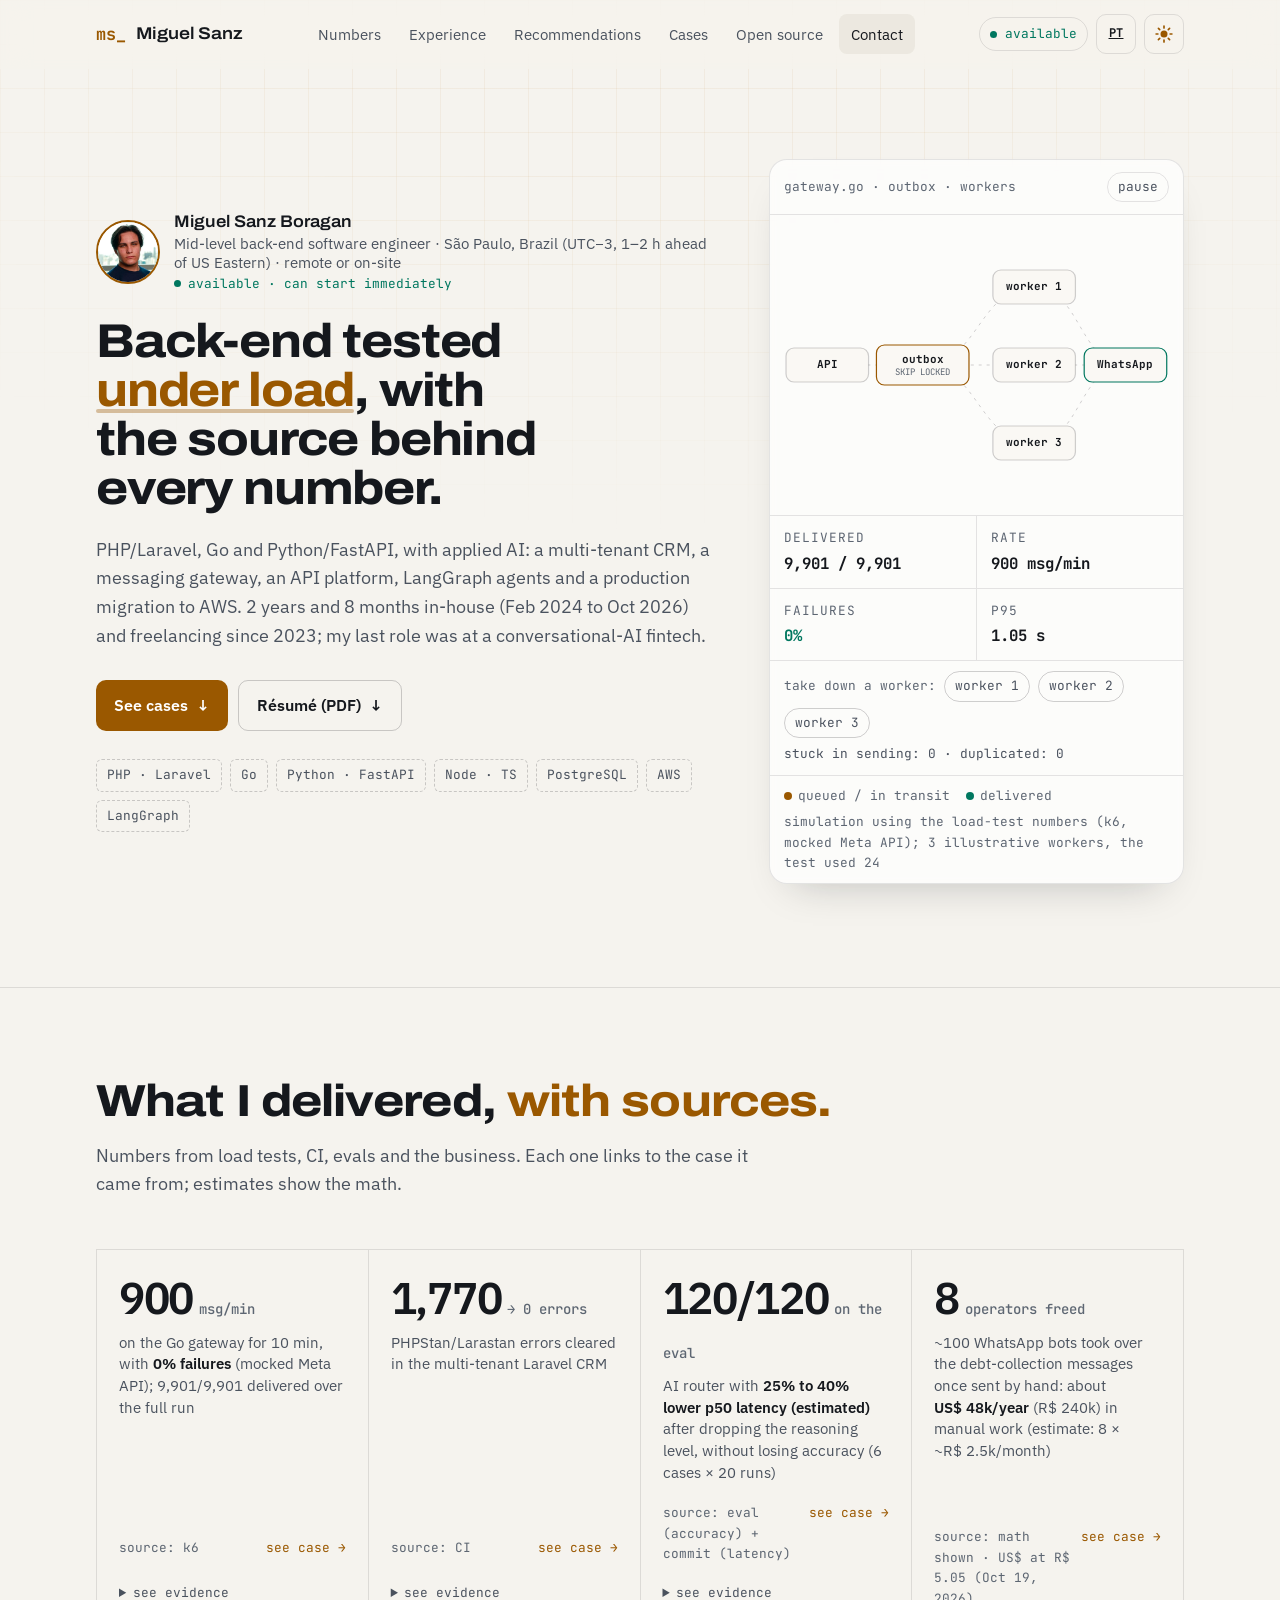
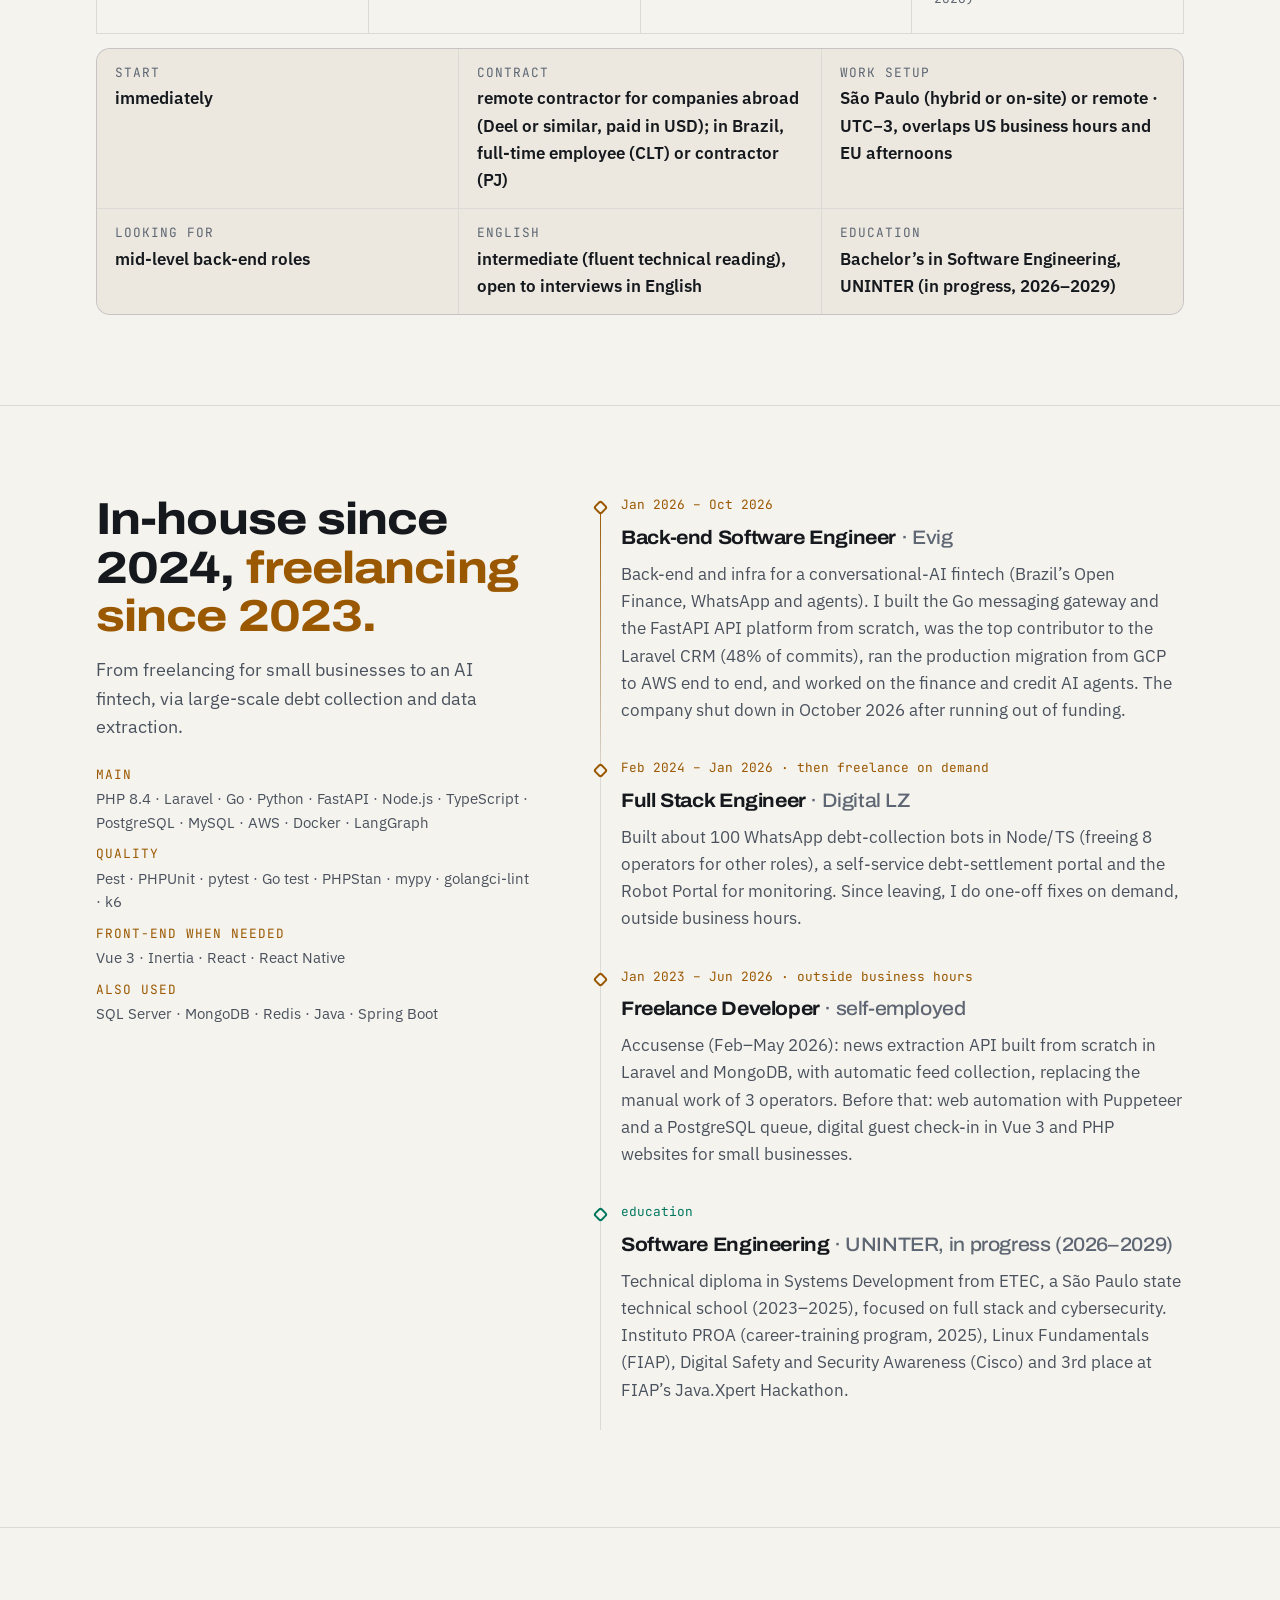
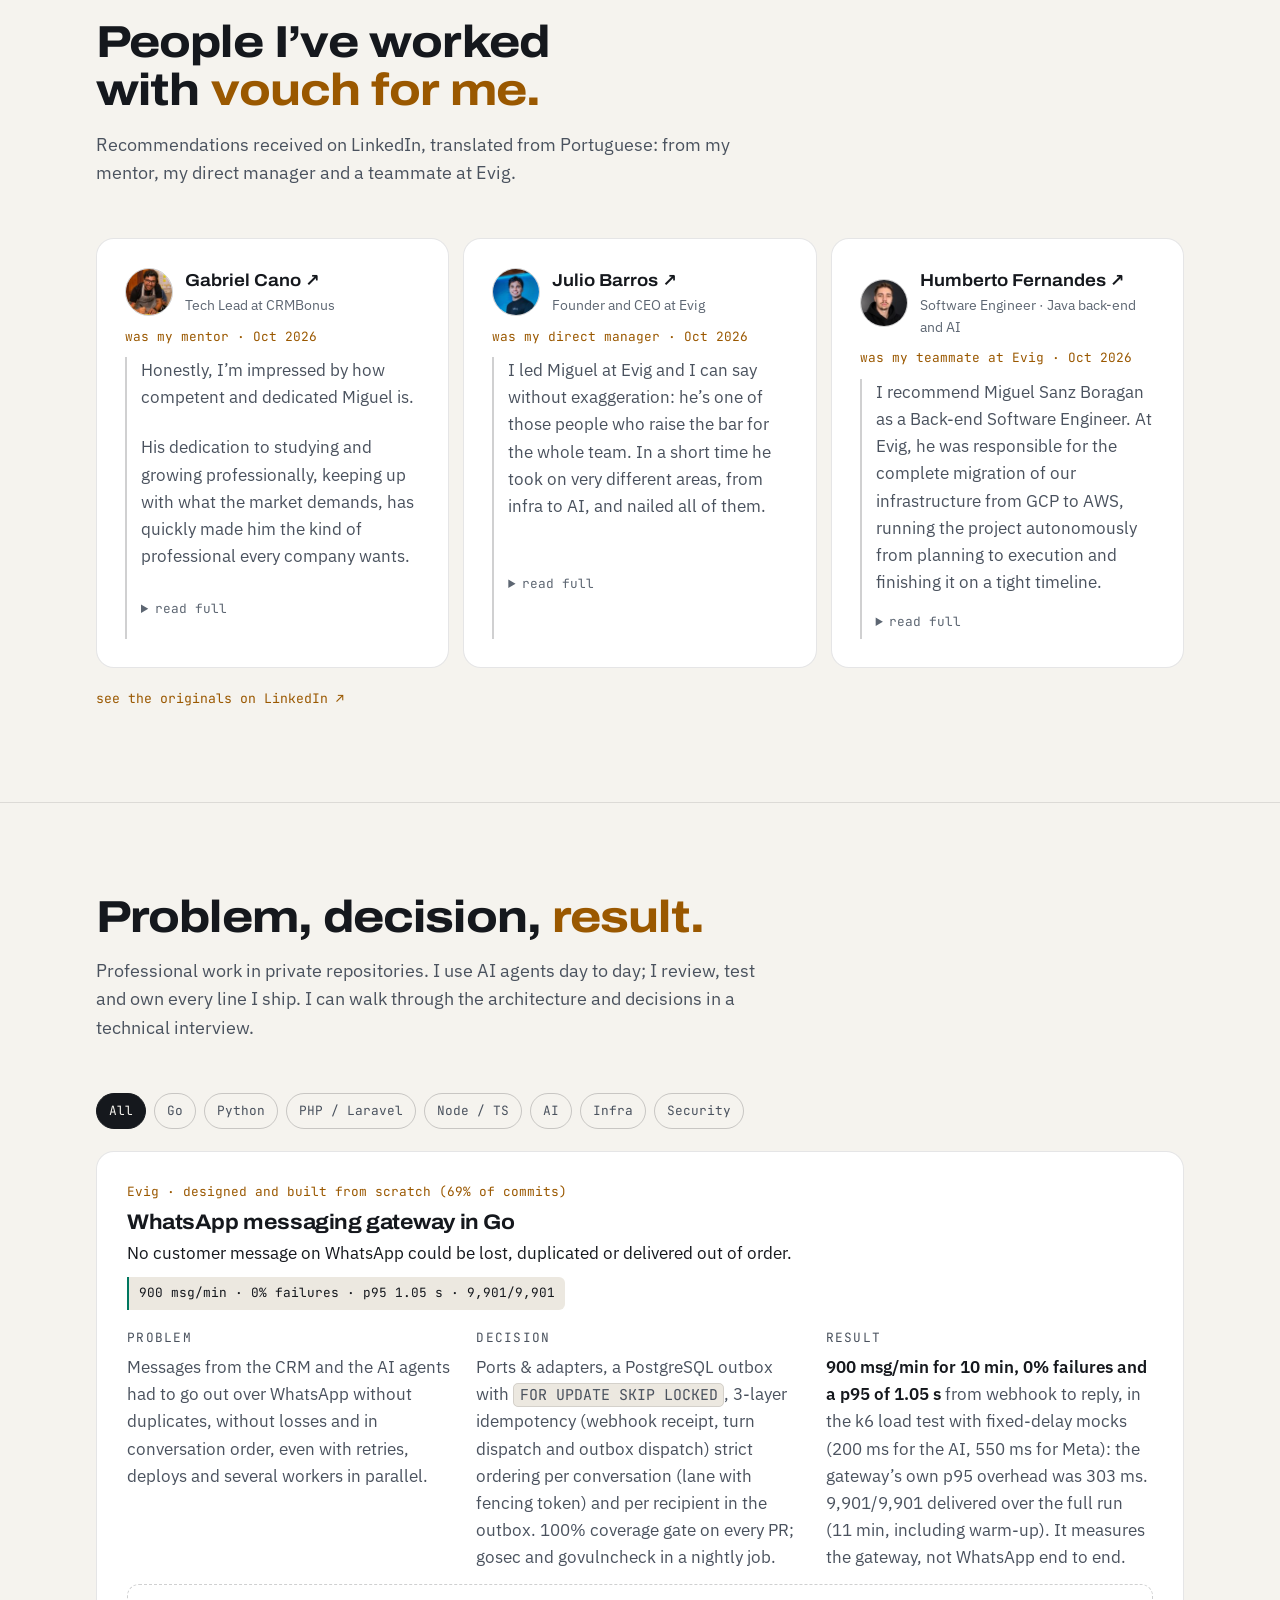
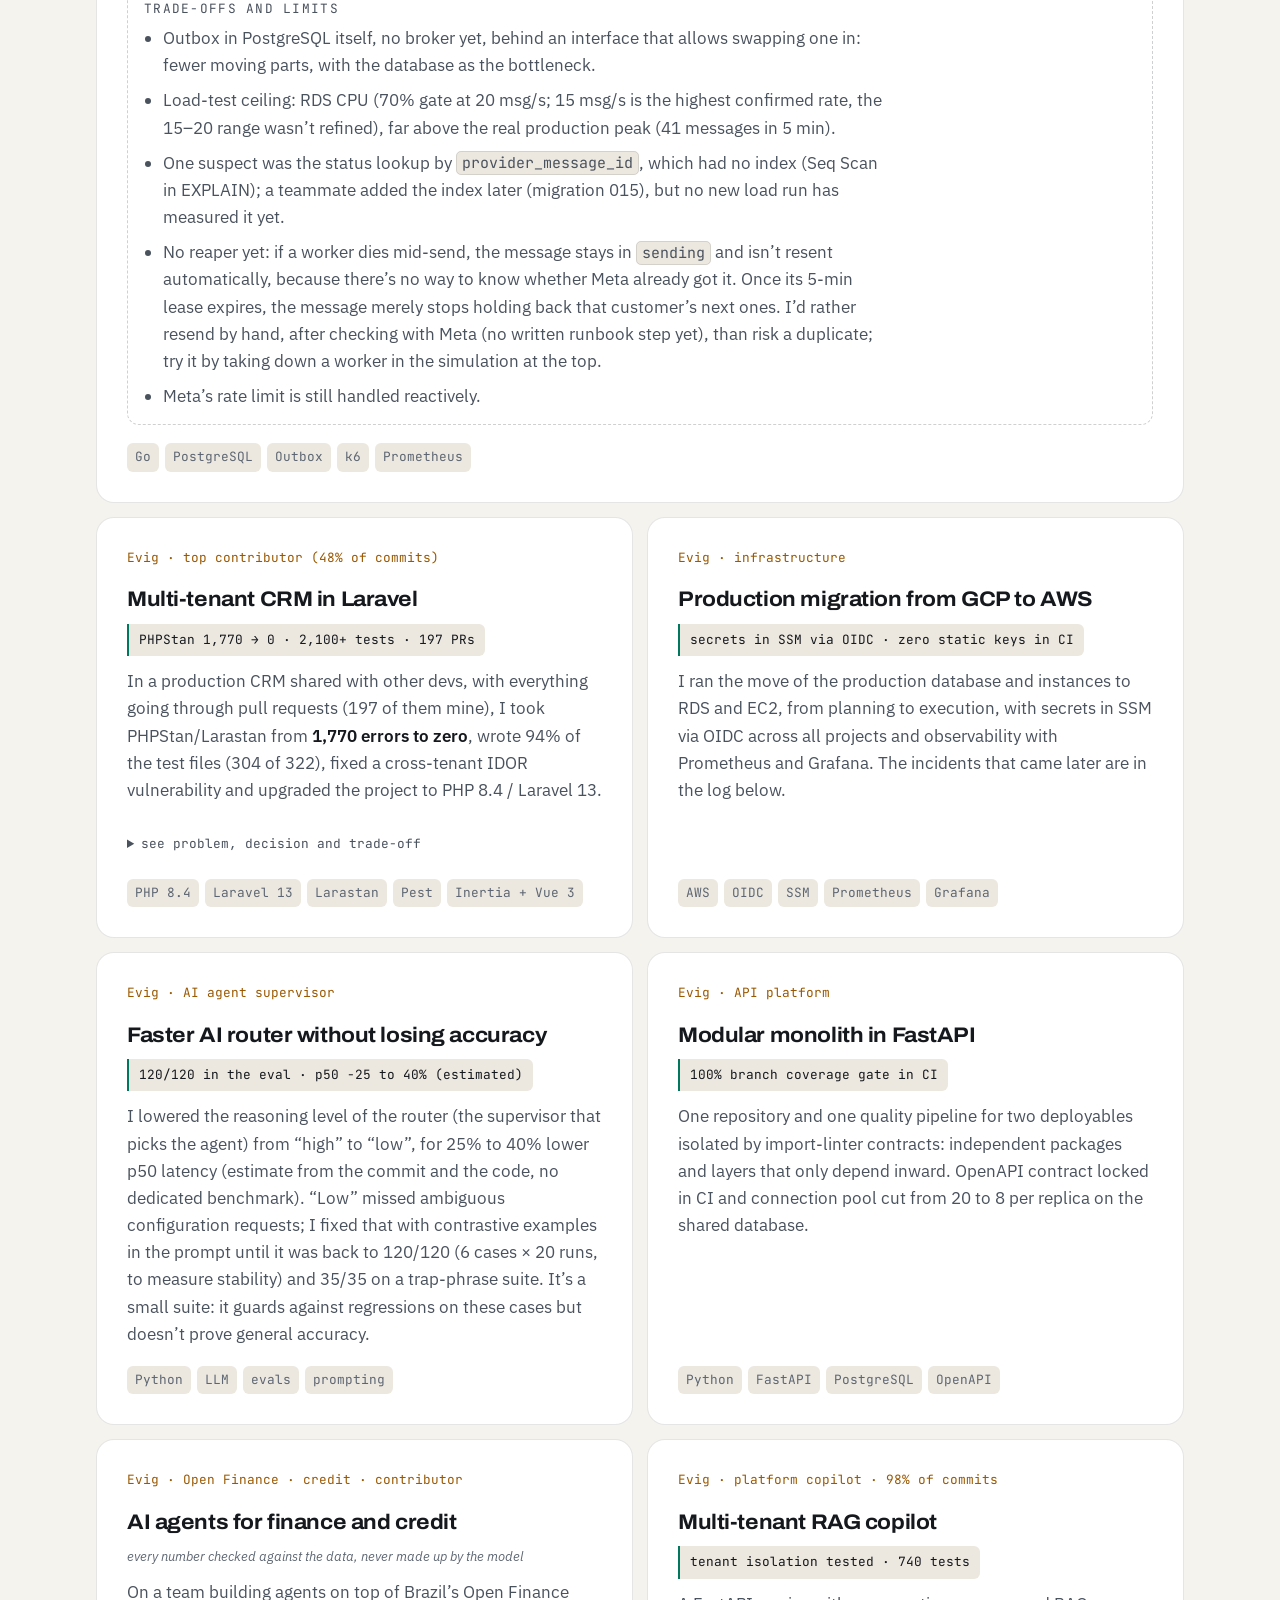
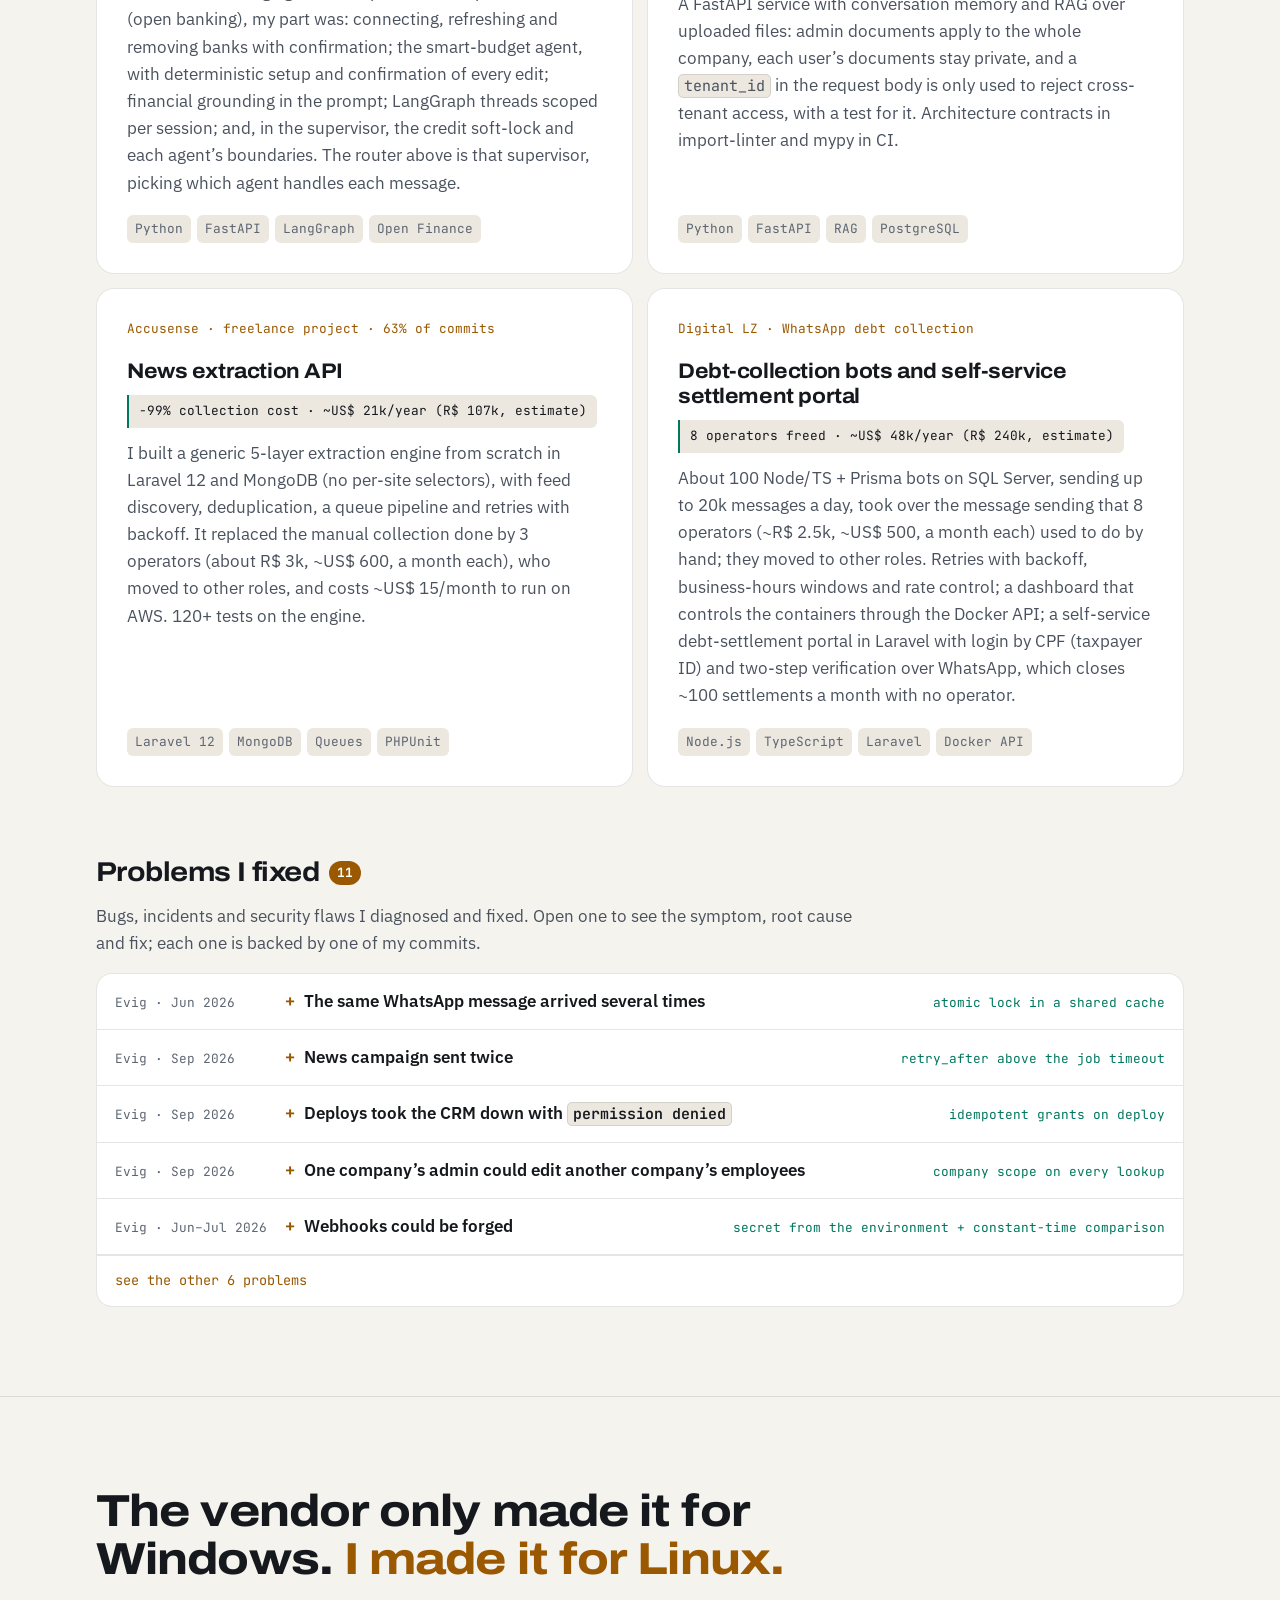
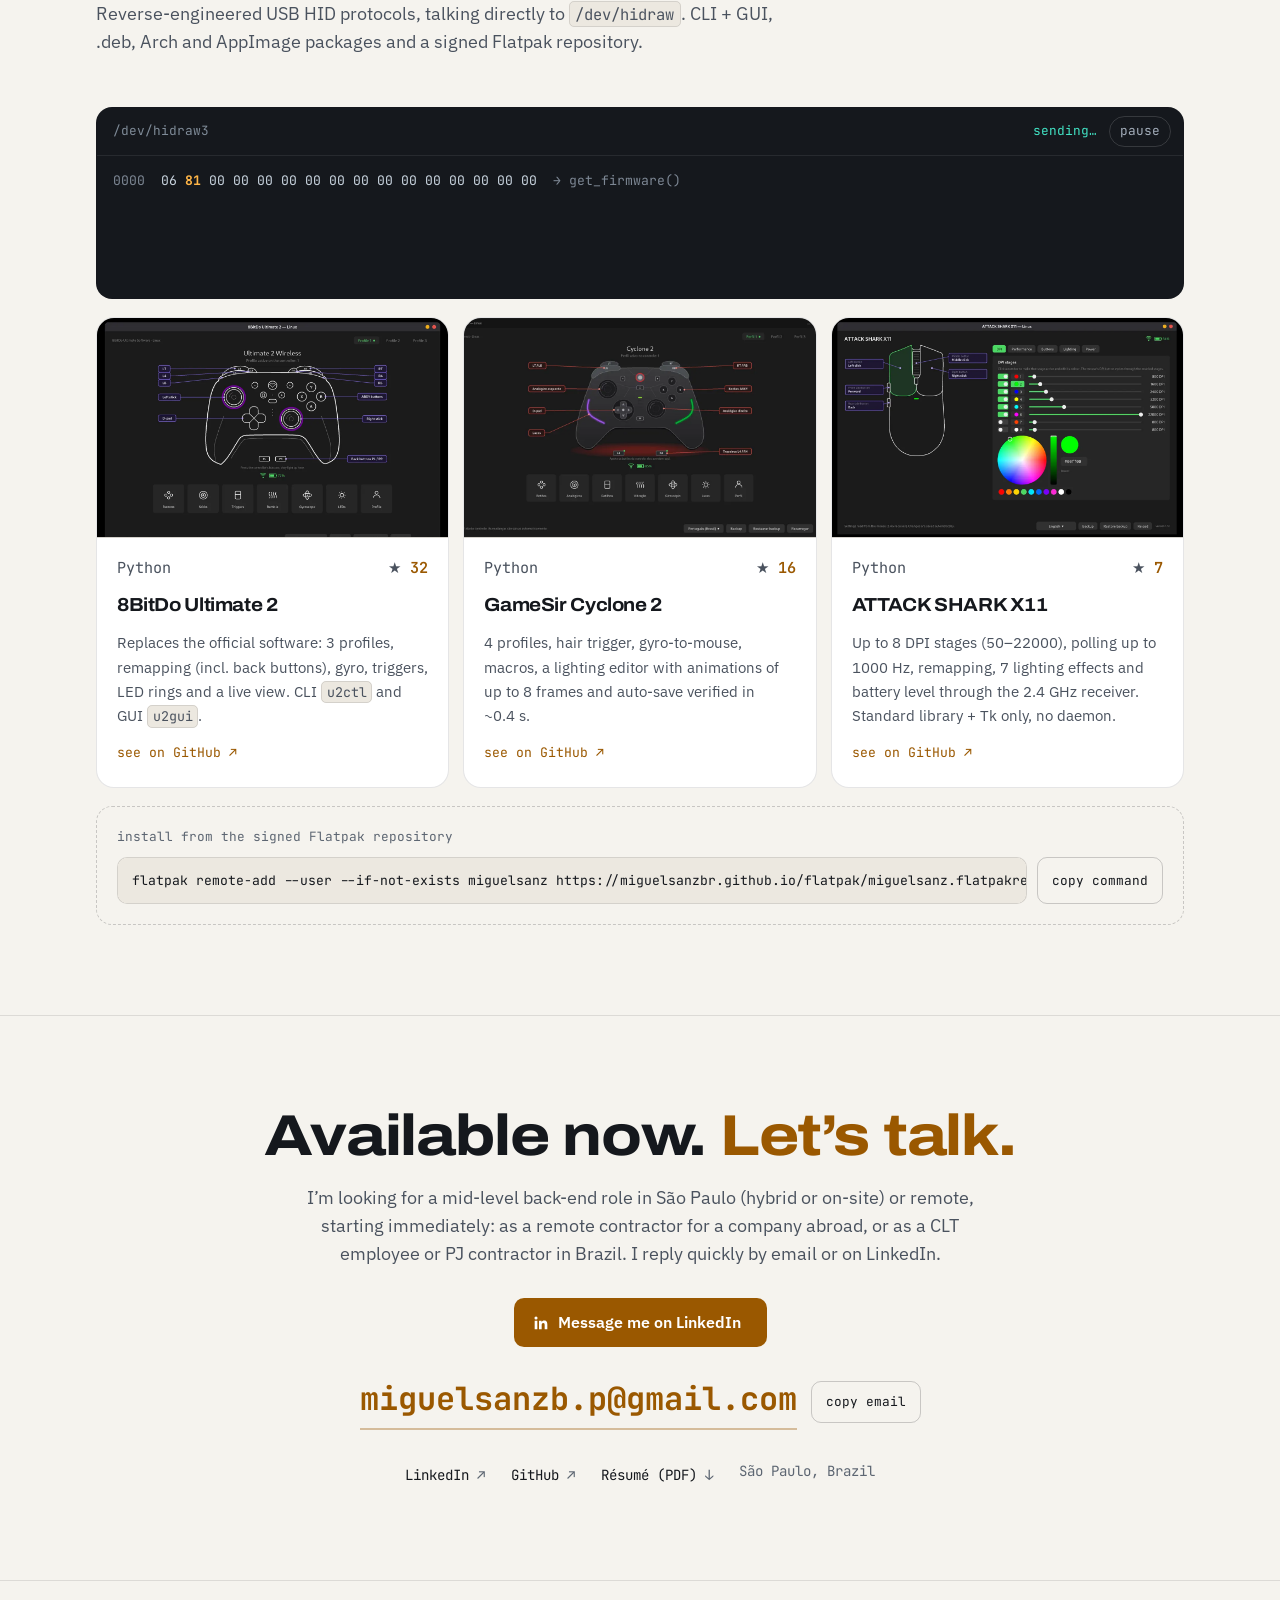
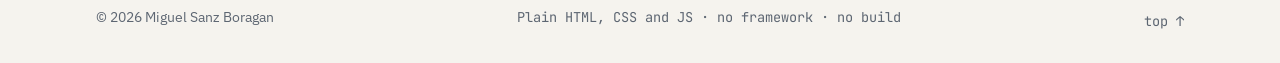
==== en/index.html @ bd4a0da2 "Banca rodada 3: fatos alinhados com git e CVs, trade-offs em lista - Accusense 63% dos commits (82/1" ====
<!DOCTYPE html>
<html lang="en">
<head>
    <meta charset="UTF-8">
    <meta name="viewport" content="width=device-width, initial-scale=1.0">
    <title>Miguel Sanz — Back-end Software Engineer</title>
    <meta name="description" content="Back-end software engineer in São Paulo, Brazil. PHP/Laravel, Go and Python/FastAPI with applied AI: a multi-tenant Laravel CRM (PHPStan 1,770 → 0) and a Go gateway at 900 msg/min with 0% failures.">
    <meta name="theme-color" content="#0b0d10" media="(prefers-color-scheme: dark)">
    <meta name="theme-color" content="#f5f3ee" media="(prefers-color-scheme: light)">
    <link rel="canonical" href="https://miguelsanzbr.github.io/en/">
    <link rel="alternate" hreflang="pt-BR" href="https://miguelsanzbr.github.io/">
    <link rel="alternate" hreflang="en" href="https://miguelsanzbr.github.io/en/">
    <link rel="alternate" hreflang="x-default" href="https://miguelsanzbr.github.io/">
    <meta property="og:type" content="website">
    <meta property="og:url" content="https://miguelsanzbr.github.io/en/">
    <meta property="og:title" content="Miguel Sanz — Back-end Software Engineer">
    <meta property="og:description" content="PHP/Laravel, Go and Python/FastAPI with applied AI. Back-end tested under load, with the source behind every number.">
    <meta property="og:image" content="https://miguelsanzbr.github.io/assets/og-en.png?v=20261019e">
    <meta property="og:image:type" content="image/png">
    <meta property="og:image:width" content="1200">
    <meta property="og:image:height" content="630">
    <meta property="og:image:alt" content="Miguel Sanz — Back-end Software Engineer">
    <meta property="og:locale" content="en_US">
    <meta property="og:locale:alternate" content="pt_BR">
    <meta property="og:site_name" content="Miguel Sanz">
    <meta name="twitter:card" content="summary_large_image">
    <link rel="icon" href="../favicon.svg" type="image/svg+xml">
    <link rel="icon" href="../favicon.ico" sizes="32x32">
    <link rel="apple-touch-icon" href="../assets/apple-touch-icon.png">

    <script>
        (function () {
            var root = document.documentElement;
            root.classList.add("js");
            try {
                var t = localStorage.getItem("ms-theme");
                if (t === "light" || t === "dark") root.setAttribute("data-theme", t);
            } catch (e) {}
        })();
    </script>

    <link rel="preconnect" href="https://fonts.googleapis.com">
    <link rel="preconnect" href="https://fonts.gstatic.com" crossorigin>
    <link href="https://fonts.googleapis.com/css2?family=Archivo:wdth,wght@108..115,500..800&family=IBM+Plex+Sans:wght@400;500;600&family=JetBrains+Mono:wght@400;500;700&display=swap" rel="stylesheet">
    <link rel="stylesheet" href="../style.css?v=20261019e">
    <script src="../main.js?v=20261019e" defer></script>

    <script type="application/ld+json">
    {
        "@context": "https://schema.org",
        "@type": "Person",
        "name": "Miguel Sanz Boragan",
        "jobTitle": "Back-end Software Engineer",
        "url": "https://miguelsanzbr.github.io/en/",
        "image": "https://miguelsanzbr.github.io/assets/avatar.jpg",
        "address": { "@type": "PostalAddress", "addressLocality": "São Paulo", "addressCountry": "BR" },
        "email": "mailto:miguelsanzb.p@gmail.com",
        "knowsAbout": ["PHP", "Laravel", "Vue", "React", "Go", "Python", "FastAPI", "Node.js", "TypeScript", "PostgreSQL", "MySQL", "AWS", "Docker", "LangGraph"],
        "sameAs": ["https://www.linkedin.com/in/miguel-sanz-boragan/", "https://github.com/MiguelSanzBr"]
    }
    </script>
</head>
<body>
    <a class="skip-link" href="#conteudo">Skip to content</a>
    <div class="grid-bg" aria-hidden="true"></div>

    <header class="site-header" data-header>
        <div class="shell header-row">
            <a class="brand" href="#topo">
                <span class="brand-mark" aria-hidden="true">ms<i>_</i></span>
                <span class="brand-name" translate="no">Miguel Sanz</span>
            </a>
            <nav class="nav" aria-label="Main navigation">
                <a href="#numeros" data-nav>Numbers</a>
                <a href="#trajetoria" data-nav>Experience</a>
                <a href="#recomendacoes" data-nav>Recommendations</a>
                <a href="#casos" data-nav>Cases</a>
                <a href="#open-source" data-nav>Open source</a>
                <a href="#contato" data-nav>Contact</a>
            </nav>
            <div class="header-tools">
                <a class="status" href="#contato" title="Open to new opportunities, can start immediately"><i aria-hidden="true"></i>available</a>
                <a class="icon-btn lang-btn" href="../" hreflang="pt-BR" lang="pt-BR" aria-label="PT: ler em português">PT</a>
                <button type="button" class="icon-btn" id="theme-toggle" aria-label="Toggle light/dark theme">
                    <svg class="i-moon" viewBox="0 0 24 24" aria-hidden="true">
                        <path class="moon" d="M20.2 14.6A8.4 8.4 0 0 1 9.4 3.8a8.4 8.4 0 1 0 10.8 10.8z"/>
                        <path class="star" d="M17 3.2l.55 1.45L19 5.2l-1.45.55L17 7.2l-.55-1.45L15 5.2l1.45-.55z"/>
                        <circle class="star star-2" cx="20.6" cy="9.4" r=".9"/>
                    </svg>
                    <svg class="i-sun" viewBox="0 0 24 24" aria-hidden="true">
                        <circle class="core" cx="12" cy="12" r="4.2"/>
                        <path class="rays" d="M12 2.5v2.2M12 19.3v2.2M2.5 12h2.2M19.3 12h2.2M5.3 5.3l1.55 1.55M17.15 17.15l1.55 1.55M5.3 18.7l1.55-1.55M17.15 6.85l1.55-1.55"/>
                    </svg>
                </button>
                <button type="button" class="icon-btn menu-btn" id="menu-toggle" aria-expanded="false" aria-controls="mobile-nav" aria-label="Menu">
                    <span></span><span></span>
                </button>
            </div>
        </div>
        <nav class="mobile-nav" id="mobile-nav" aria-label="Menu">
            <a href="#numeros">Numbers</a>
            <a href="#trajetoria">Experience</a>
            <a href="#recomendacoes">Recommendations</a>
            <a href="#casos">Cases</a>
            <a href="#open-source">Open source</a>
            <a href="#contato">Contact</a>
        </nav>
    </header>

    <main id="conteudo" tabindex="-1">
        <!-- ===================== HERO ===================== -->
        <section class="hero" id="topo" aria-labelledby="hero-title">
            <div class="shell hero-grid">
                <div class="hero-copy">
                    <div class="hero-id" data-in>
                        <img src="../assets/avatar.jpg" alt="" width="64" height="64">
                        <p>
                            <strong translate="no">Miguel Sanz Boragan</strong>
                            <span>Mid-level back-end software engineer · São Paulo, Brazil (UTC−3, 1–2 h ahead of US Eastern) · remote or on-site</span>
                            <span class="avail"><i aria-hidden="true"></i>available · can start immediately</span>
                        </p>
                    </div>
                    <h1 id="hero-title" data-in style="--d:80ms">
                        Back-end tested <span class="hl">under load</span>, with the source behind every number.
                    </h1>
                    <p class="hero-sub" data-in style="--d:160ms">
                        PHP/Laravel, Go and Python/FastAPI, with applied AI: a multi-tenant CRM, a messaging gateway, an API platform,
                        LangGraph agents and a production migration to AWS.
                        2 years and 8 months in-house (Feb 2024 to Oct 2026) and freelancing since 2023; my last role was at a conversational-AI fintech.
                    </p>
                    <div class="hero-cta" data-in style="--d:240ms">
                        <a class="btn btn-solid" href="#casos">See cases <span aria-hidden="true">↓</span></a>
                        <a class="btn btn-line" href="../assets/resume-miguel-sanz-boragan-en.pdf" download>Résumé (PDF) <span aria-hidden="true">↓</span></a>
                    </div>
                    <ul translate="no" class="hero-tags" data-in style="--d:320ms" aria-label="Main stack">
                        <li>PHP · Laravel</li><li>Go</li><li>Python · FastAPI</li><li>Node · TS</li><li>PostgreSQL</li><li>AWS</li><li>LangGraph</li>
                    </ul>
                </div>

                <figure class="flow-card" data-in style="--d:200ms" aria-label="Messaging gateway simulation">
                    <div class="card-bar">
                        <span class="mono" translate="no">gateway.go · outbox · workers</span>
                        <button type="button" class="pause" id="flow-pause" aria-label="pause gateway simulation">pause</button>
                    </div>
                    <canvas id="flow" aria-hidden="true"></canvas>
                    <dl class="flow-stats">
                        <div><dt>delivered</dt><dd><span id="flow-done">9,901</span> / <span id="flow-total">9,901</span></dd></div>
                        <div><dt>rate</dt><dd><span id="flow-rate">900</span> msg/min</dd></div>
                        <div><dt>failures</dt><dd class="ok">0%</dd></div>
                        <div><dt>p95</dt><dd>1.05&nbsp;s</dd></div>
                    </dl>
                    <div class="flow-chaos" id="flow-chaos"></div>
                    <figcaption class="mono"><span class="legend"><i></i>queued / in transit</span><span class="legend ok"><i></i>delivered</span><span>simulation using the load-test numbers (k6, mocked Meta API); 3 illustrative workers, the test used 24</span></figcaption>
                </figure>
            </div>
        </section>

        <!-- ===================== NUMBERS ===================== -->
        <section class="section section-numbers" id="numeros" aria-labelledby="numeros-title">
            <div class="shell">
                <header class="section-head" data-reveal>
                    <h2 id="numeros-title">What I delivered, <em>with sources.</em></h2>
                    <p class="lead">Numbers from load tests, CI, evals and the business. Each one links to the case it came from; estimates show the math.</p>
                </header>

                <div class="metrics">
                    <article class="metric" data-reveal>
                        <p class="metric-val">900<small>msg/min</small></p>
                        <p class="metric-label">on the Go gateway for 10&nbsp;min, with <b>0% failures</b> (mocked Meta API); 9,901/9,901 delivered over the full run</p>
                        <p class="metric-foot mono"><span>source: k6</span><a href="#caso-gateway" aria-label="see case: Go gateway">see case →</a></p>
                        <details class="receipt"><summary>see evidence</summary>
<pre translate="no" tabindex="0" role="region" aria-label="k6 output">checks_succeeded...: <b>100.00%</b> 49505 out of 49505
checks_failed......: 0.00%   0 out of 49505
e2e_first_ms...................: avg=920.04ms min=827ms    med=877ms   max=5.37s p(90)=968ms    p(95)=1.04s
http_req_failed................: <b>0.00%</b>  0 out of 49505
inbound_message................: <b>9901</b>   14.97598/s</pre>
                            <p>k6 output for the full run (660&nbsp;s, including warm-up). Over the measured 600&nbsp;s window, p95 was 1.053&nbsp;s.</p>
                        </details>
                    </article>
                    <article class="metric" data-reveal data-delay="60">
                        <p class="metric-val">1,770<small>→ 0 errors</small></p>
                        <p class="metric-label">PHPStan/Larastan errors cleared in the multi-tenant Laravel CRM</p>
                        <p class="metric-foot mono"><span>source: CI</span><a href="#caso-crm" aria-label="see case: Laravel CRM">see case →</a></p>
                        <details class="receipt"><summary>see evidence</summary>
<pre translate="no" tabindex="0" role="region" aria-label="Larastan baseline">$ git show fbbf7bea:phpstan-baseline.neon | grep -c 'message:'
<b>1770</b>
$ grep -c 'message:' phpstan-baseline.neon
<b>0</b></pre>
                            <p>Larastan baseline (level 5): 1,770 error entries in the commit where I added Larastan to the project. Today, none.</p>
                        </details>
                    </article>
                    <article class="metric" data-reveal data-delay="120">
                        <p class="metric-val">120/120<small>on the eval</small></p>
                        <p class="metric-label">AI router with <b>25% to 40% lower p50 latency (estimated)</b> after dropping the reasoning level, without losing accuracy (6 cases × 20 runs)</p>
                        <p class="metric-foot mono"><span>source: eval (accuracy) + commit (latency)</span><a href="#caso-roteador" aria-label="see case: AI router">see case →</a></p>
                        <details class="receipt"><summary>see evidence</summary>
<pre translate="no" lang="pt-BR" tabindex="0" role="region" aria-label="commit message">corta reasoning tokens + latencia em TODO turno (<b>~-40% p50</b> vs high).
…
Validado N=20 x 6 casos = <b>120/120</b>; suite de 35 frases-armadilha = 35/35.</pre>
                            <p>Excerpt from the commit message that changed the router (original, in Portuguese). In English: “cuts reasoning tokens + latency on EVERY turn (~-40% p50 vs high) … Validated N=20 x 6 cases = 120/120; 35-trap-phrase suite = 35/35.” The code comment in the same commit estimates ~25%: there was no dedicated benchmark, hence the range.</p>
                        </details>
                    </article>
                    <article class="metric" data-reveal data-delay="180">
                        <p class="metric-val">8<small>operators freed</small></p>
                        <p class="metric-label">~100 WhatsApp bots took over the debt-collection messages once sent by hand: about <b>US$&nbsp;48k/year</b> (R$&nbsp;240k) in manual work (estimate: 8 × ~R$&nbsp;2.5k/month)</p>
                        <p class="metric-foot mono"><span>source: math shown · US$ at R$ 5.05 (Oct 19, 2026)</span><a href="#caso-cobranca" aria-label="see case: debt-collection bots">see case →</a></p>
                    </article>
                </div>
                <dl class="terms" data-reveal>
                    <div><dt>start</dt><dd>immediately</dd></div>
                    <div><dt>contract</dt><dd>remote contractor for companies abroad (Deel or similar, paid in USD); in Brazil, full-time employee (CLT) or contractor (PJ)</dd></div>
                    <div><dt>work setup</dt><dd>São Paulo (hybrid or on-site) or remote · UTC−3, overlaps US business hours and EU afternoons</dd></div>
                    <div><dt>looking for</dt><dd>mid-level back-end roles</dd></div>
                    <div><dt>English</dt><dd>intermediate (fluent technical reading), open to interviews in English</dd></div>
                    <div><dt>education</dt><dd>Bachelor’s in Software Engineering, UNINTER (in progress, 2026–2029)</dd></div>
                </dl>
            </div>
        </section>

        <!-- ===================== EXPERIENCE ===================== -->
        <section class="section" id="trajetoria" aria-labelledby="traj-title">
            <div class="shell traj-grid">
                <header class="section-head" data-reveal>
                    <h2 id="traj-title">In-house since 2024, <em>freelancing since 2023.</em></h2>
                    <p class="lead">From freelancing for small businesses to an AI fintech, via large-scale debt collection and data extraction.</p>
                    <div class="stack-mini">
                        <p><span class="mono">main</span>PHP 8.4 · Laravel · Go · Python · FastAPI · Node.js · TypeScript · PostgreSQL · MySQL · AWS · Docker · LangGraph</p>
                        <p><span class="mono">quality</span>Pest · PHPUnit · pytest · Go test · PHPStan · mypy · golangci-lint · k6</p>
                        <p><span class="mono">front-end when needed</span>Vue 3 · Inertia · React · React Native</p>
                        <p><span class="mono">also used</span>SQL Server · MongoDB · Redis · Java · Spring Boot</p>
                    </div>
                </header>

                <ol class="timeline">
                    <li data-reveal>
                        <p class="when mono">Jan 2026 – Oct 2026</p>
                        <h3><span class="nowrap">Back-end</span> Software Engineer <span>· Evig</span></h3>
                        <p>Back-end and infra for a conversational-AI fintech (Brazil’s Open Finance, WhatsApp and agents). I built the Go messaging gateway and the FastAPI API platform from scratch, was the top contributor to the Laravel CRM (48% of commits), ran the production migration from GCP to AWS end to end, and worked on the finance and credit AI agents. The company shut down in October 2026 after running out of funding.</p>
                    </li>
                    <li data-reveal data-delay="60">
                        <p class="when mono">Feb 2024 – Jan 2026 · then freelance on demand</p>
                        <h3>Full Stack Engineer <span>· Digital LZ</span></h3>
                        <p>Built about 100 WhatsApp debt-collection bots in Node/TS (freeing 8 operators for other roles), a self-service debt-settlement portal and the Robot Portal for monitoring. Since leaving, I do one-off fixes on demand, outside business hours.</p>
                    </li>
                    <li data-reveal data-delay="120">
                        <p class="when mono">Jan 2023 – Jun 2026 · outside business hours</p>
                        <h3>Freelance Developer <span>· self-employed</span></h3>
                        <p>Accusense (Feb–May 2026): news extraction API built from scratch in Laravel and MongoDB, with automatic feed collection, replacing the manual work of 3 operators. Before that: web automation with Puppeteer and a PostgreSQL queue, digital guest check-in in Vue 3 and PHP websites for small businesses.</p>
                    </li>
                    <li class="edu" data-reveal data-delay="180">
                        <p class="when mono">education</p>
                        <h3>Software Engineering <span>· UNINTER, in progress (2026–2029)</span></h3>
                        <p>Technical diploma in Systems Development from ETEC, a São Paulo state technical school (2023–2025), focused on full stack and cybersecurity. Instituto PROA (career-training program, 2025), Linux Fundamentals (FIAP), Digital Safety and Security Awareness (Cisco) and 3rd place at FIAP’s Java.Xpert Hackathon.</p>
                    </li>
                </ol>
            </div>
        </section>

        <!-- ===================== RECOMMENDATIONS ===================== -->
        <section class="section" id="recomendacoes" aria-labelledby="recs-title">
            <div class="shell">
                <header class="section-head" data-reveal>
                    <h2 id="recs-title">People I’ve worked with <em>vouch for me.</em></h2>
                    <p class="lead">Recommendations received on LinkedIn, translated from Portuguese: from my mentor, my direct manager and a teammate at Evig.</p>
                </header>

                <div class="recs">
                    <figure class="rec" data-reveal>
                        <figcaption class="rec-who">
                            <img src="../assets/recs/rec-gabriel-cano.jpg" alt="" width="48" height="48" loading="lazy">
                            <span>
                                <a href="https://www.linkedin.com/in/gabrielcano-in/" target="_blank" rel="noopener" translate="no">Gabriel Cano <span aria-hidden="true">↗</span><span class="sr-only"> (opens in a new tab)</span></a>
                                <small>Tech Lead at CRMBonus</small>
                            </span>
                        </figcaption>
                        <p class="rec-rel mono">was my mentor · Oct 2026</p>
                        <blockquote class="rec-text">
                            <p>Honestly, I’m impressed by how competent and dedicated Miguel is.</p>
                            <p>His dedication to studying and growing professionally, keeping up with what the market demands, has quickly made him the kind of professional every company wants.</p>
                            <details class="rec-more"><summary>read full</summary>
                                <p>He has a rare grasp of the business side, always looking to make new products possible and to remove the blockers that hold the business team back.</p>
                                <p>He has broad knowledge of artificial intelligence, from training models to building well-optimized, advanced workflows.</p>
                                <p>He still has a bright future ahead, but I already see him as a true “one-man company”, since he can single-handedly take on many demands that go well beyond his back-end role.</p>
                            </details>
                        </blockquote>
                    </figure>

                    <figure class="rec" data-reveal data-delay="60">
                        <figcaption class="rec-who">
                            <img src="../assets/recs/rec-julio-barros.jpg" alt="" width="48" height="48" loading="lazy">
                            <span>
                                <a href="https://www.linkedin.com/in/juliobarros8/" target="_blank" rel="noopener" translate="no">Julio Barros <span aria-hidden="true">↗</span><span class="sr-only"> (opens in a new tab)</span></a>
                                <small>Founder and CEO at Evig</small>
                            </span>
                        </figcaption>
                        <p class="rec-rel mono">was my direct manager · Oct 2026</p>
                        <blockquote class="rec-text">
                            <p>I led Miguel at Evig and I can say without exaggeration: he’s one of those people who raise the bar for the whole team. In a short time he took on very different areas, from infra to AI, and nailed all of them.</p>
                            <details class="rec-more"><summary>read full</summary>
                                <p>He’s the one who ran the migration of our production from GCP to AWS, built our observability from scratch and created the Go messaging gateway that carries our WhatsApp conversations, and held up even under our heaviest load tests. He also played a huge role in our AI solution: he made agent routing much faster without losing accuracy, and built the platform’s RAG copilot.</p>
                                <p>But what struck me most was the way he works. Miguel is truly meticulous (he tests everything, thinks about security, goes after the root cause of every problem) and still delivers fast. He’s autonomous, takes ownership of what he builds and is a real pleasure to work with.</p>
                                <p>I recommend Miguel without hesitation. Any back-end, infra or AI team will be lucky to have him around.</p>
                            </details>
                        </blockquote>
                    </figure>

                    <figure class="rec" data-reveal>
                        <figcaption class="rec-who">
                            <img src="../assets/recs/rec-humberto-fernandes.jpg" alt="" width="48" height="48" loading="lazy">
                            <span>
                                <a href="https://www.linkedin.com/in/humberto-fernandes-9a4599234/" target="_blank" rel="noopener" translate="no">Humberto Fernandes <span aria-hidden="true">↗</span><span class="sr-only"> (opens in a new tab)</span></a>
                                <small>Software Engineer · Java back-end and AI</small>
                            </span>
                        </figcaption>
                        <p class="rec-rel mono">was my teammate at Evig · Oct 2026</p>
                        <blockquote class="rec-text">
                            <p>I recommend Miguel Sanz Boragan as a Back-end Software Engineer. At Evig, he was responsible for the complete migration of our infrastructure from GCP to AWS, running the project autonomously from planning to execution and finishing it on a tight timeline.</p>
                            <details class="rec-more"><summary>read full</summary>
                                <p>Technically, he stands out in software architecture, PostgreSQL, API development and integrations, with constant attention to system quality and reliability. On top of that, he brings a sense of responsibility, clear communication and a willingness to collaborate with the team. He’s a professional I recommend with complete confidence.</p>
                            </details>
                        </blockquote>
                    </figure>
                </div>

                <p class="recs-src mono" data-reveal><a class="link" href="https://www.linkedin.com/in/miguel-sanz-boragan/details/recommendations/" target="_blank" rel="noopener">see the originals on LinkedIn <span aria-hidden="true">↗</span><span class="sr-only"> (opens in a new tab)</span></a></p>
            </div>
        </section>

        <!-- ===================== CASES ===================== -->
        <section class="section" id="casos" aria-labelledby="casos-title">
            <div class="shell">
                <header class="section-head" data-reveal>
                    <h2 id="casos-title">Problem, decision, <em>result.</em></h2>
                    <p class="lead">Professional work in private repositories. I use AI agents day to day; I review, test and own every line I ship. I can walk through the architecture and decisions in a technical interview.</p>
                </header>

                <div class="filters" role="group" aria-label="Filter cases by stack" data-reveal>
                    <button type="button" class="chip is-on" data-filter="all" aria-pressed="true">All</button>
                    <button type="button" class="chip" data-filter="go" aria-pressed="false">Go</button>
                    <button type="button" class="chip" data-filter="python" aria-pressed="false">Python</button>
                    <button type="button" class="chip" data-filter="php" aria-pressed="false">PHP / Laravel</button>
                    <button type="button" class="chip" data-filter="node" aria-pressed="false">Node / TS</button>
                    <button type="button" class="chip" data-filter="ia" aria-pressed="false">AI</button>
                    <button type="button" class="chip" data-filter="infra" aria-pressed="false">Infra</button>
                    <button type="button" class="chip" data-filter="seg" aria-pressed="false">Security</button>
                </div>

                <div class="cases">
                    <article class="case case-wide" id="caso-gateway" data-tags="go infra" data-reveal>
                        <header>
                            <p class="case-meta mono">Evig · designed and built from scratch (69% of commits)</p>
                            <h3>WhatsApp messaging gateway in Go</h3>
                            <p class="case-lede">No customer message on WhatsApp could be lost, duplicated or delivered out of order.</p>
                            <p class="case-result mono">900&nbsp;msg/min · 0% failures · p95 1.05&nbsp;s · 9,901/9,901</p>
                        </header>
                        <div class="case-cols">
                            <div>
                                <p class="case-k mono">problem</p>
                                <p>Messages from the CRM and the AI agents had to go out over WhatsApp without duplicates, without losses and in conversation order, even with retries, deploys and several workers in parallel.</p>
                            </div>
                            <div>
                                <p class="case-k mono">decision</p>
                                <p>Ports &amp; adapters, a PostgreSQL outbox with <code translate="no">FOR UPDATE SKIP LOCKED</code>, 3-layer idempotency (webhook receipt, turn dispatch and outbox dispatch) strict ordering per conversation (lane with fencing token) and per recipient in the outbox. 100% coverage gate on every PR; gosec and govulncheck in a nightly job.</p>
                            </div>
                            <div>
                                <p class="case-k mono">result</p>
                                <p><b>900&nbsp;msg/min for 10&nbsp;min, 0% failures and a p95 of 1.05&nbsp;s</b> from webhook to reply, in the k6 load test with fixed-delay mocks (200&nbsp;ms for the AI, 550&nbsp;ms for Meta): the gateway’s own p95 overhead was 303&nbsp;ms. 9,901/9,901 delivered over the full run (11&nbsp;min, including warm-up). It measures the gateway, not WhatsApp end to end.</p>
                            </div>
                        </div>
                        <div class="case-trade">
                            <p class="case-k mono">trade-offs and limits</p>
                            <ul class="trade-list">
                                <li>Outbox in PostgreSQL itself, no broker yet, behind an interface that allows swapping one in: fewer moving parts, with the database as the bottleneck.</li>
                                <li>Load-test ceiling: RDS CPU (70% gate at 20&nbsp;msg/s; 15&nbsp;msg/s is the highest confirmed rate, the 15–20 range wasn’t refined), far above the real production peak (41 messages in 5&nbsp;min).</li>
                                <li>One suspect was the status lookup by <code translate="no">provider_message_id</code>, which had no index (Seq Scan in EXPLAIN); a teammate added the index later (migration 015), but no new load run has measured it yet.</li>
                                <li>No reaper yet: if a worker dies mid-send, the message stays in <code translate="no">sending</code> and isn’t resent automatically, because there’s no way to know whether Meta already got it. Once its 5-min lease expires, the message merely stops holding back that customer’s next ones. I’d rather resend by hand, after checking with Meta (no written runbook step yet), than risk a duplicate; try it by taking down a worker in the simulation at the top.</li>
                                <li>Meta’s rate limit is still handled reactively.</li>
                            </ul>
                        </div>
                        <ul class="case-stack mono" translate="no"><li>Go</li><li>PostgreSQL</li><li>Outbox</li><li>k6</li><li>Prometheus</li></ul>
                    </article>

                    <article class="case" id="caso-crm" data-tags="php seg" data-reveal>
                        <p class="case-meta mono">Evig · top contributor (48% of commits)</p>
                        <h3>Multi-tenant CRM in Laravel</h3>
                        <p class="case-result mono">PHPStan 1,770 → 0 · 2,100+ tests · 197 PRs</p>
                        <p>In a production CRM shared with other devs, with everything going through pull requests (197 of them mine), I took PHPStan/Larastan from <b>1,770 errors to zero</b>, wrote 94% of the test files (304 of 322), fixed a cross-tenant IDOR vulnerability and upgraded the project to PHP 8.4 / Laravel 13.</p>
                        <details class="receipt"><summary>see problem, decision and trade-off</summary>
                            <p><b>Problem:</b> a multi-tenant CRM in production, with other devs working on it at the same time and no static analysis. When I added Larastan (level 5), 1,770 errors showed up; and a route let one company’s admin edit another company’s employees.</p>
                            <p><b>Decision:</b> adopt a baseline so the team wouldn’t be blocked, then clear it gradually, in small PRs with tests; every employee lookup is now scoped to the caller’s company, with a 404 for outside IDs and a regression test per route.</p>
                            <p><b>Trade-off:</b> a baseline means living with known errors for a while, in exchange for not stopping delivery.</p>
                        </details>
                        <ul class="case-stack mono" translate="no"><li>PHP 8.4</li><li>Laravel 13</li><li>Larastan</li><li>Pest</li><li>Inertia + Vue 3</li></ul>
                    </article>

                    <article class="case" id="caso-migracao" data-tags="infra seg" data-reveal>
                        <p class="case-meta mono">Evig · infrastructure</p>
                        <h3>Production migration from GCP to AWS</h3>
                        <p class="case-result mono">secrets in SSM via OIDC · zero static keys in CI</p>
                        <p>I ran the move of the production database and instances to RDS and EC2, from planning to execution, with secrets in SSM via OIDC across all projects and observability with Prometheus and Grafana. The incidents that came later are in the log below.</p>
                        <ul class="case-stack mono" translate="no"><li>AWS</li><li>OIDC</li><li>SSM</li><li>Prometheus</li><li>Grafana</li></ul>
                    </article>

                    <article class="case" id="caso-roteador" data-tags="ia python" data-reveal data-delay="60">
                        <p class="case-meta mono">Evig · AI agent supervisor</p>
                        <h3>Faster AI router without losing accuracy</h3>
                        <p class="case-result mono">120/120 in the eval · p50 −25 to 40% (estimated)</p>
                        <p>I lowered the reasoning level of the router (the supervisor that picks the agent) from “high” to “low”, for 25% to 40% lower p50 latency (estimate from the commit and the code, no dedicated benchmark). “Low” missed ambiguous configuration requests; I fixed that with contrastive examples in the prompt until it was back to 120/120 (6 cases × 20 runs, to measure stability) and 35/35 on a trap-phrase suite. It’s a small suite: it guards against regressions on these cases but doesn’t prove general accuracy.</p>
                        <ul class="case-stack mono" translate="no"><li>Python</li><li>LLM</li><li>evals</li><li>prompting</li></ul>
                    </article>

                    <article class="case" data-tags="python" data-reveal>
                        <p class="case-meta mono">Evig · API platform</p>
                        <h3>Modular monolith in FastAPI</h3>
                        <p class="case-result mono">100% branch coverage gate in CI</p>
                        <p>One repository and one quality pipeline for two deployables isolated by import-linter contracts: independent packages and layers that only depend inward. OpenAPI contract locked in CI and connection pool cut from 20 to 8 per replica on the shared database.</p>
                        <ul class="case-stack mono" translate="no"><li>Python</li><li>FastAPI</li><li>PostgreSQL</li><li>OpenAPI</li></ul>
                    </article>

                    <article class="case" data-tags="ia python" data-reveal data-delay="60">
                        <p class="case-meta mono">Evig · Open Finance · credit · contributor</p>
                        <h3>AI agents for finance and credit</h3>
                        <p class="case-claim">every number checked against the data, never made up by the model</p>
                        <p>On a team building agents on top of Brazil’s Open Finance (open banking), my part was: connecting, refreshing and removing banks with confirmation; the smart-budget agent, with deterministic setup and confirmation of every edit; financial grounding in the prompt; LangGraph threads scoped per session; and, in the supervisor, the credit soft-lock and each agent’s boundaries. The router above is that supervisor, picking which agent handles each message.</p>
                        <ul class="case-stack mono" translate="no"><li>Python</li><li>FastAPI</li><li>LangGraph</li><li>Open Finance</li></ul>
                    </article>

                    <article class="case" data-tags="ia python seg" data-reveal>
                        <p class="case-meta mono">Evig · platform copilot · 98% of commits</p>
                        <h3>Multi-tenant RAG copilot</h3>
                        <p class="case-result mono">tenant isolation tested · 740 tests</p>
                        <p>A FastAPI service with conversation memory and RAG over uploaded files: admin documents apply to the whole company, each user’s documents stay private, and a <code translate="no">tenant_id</code> in the request body is only used to reject cross-tenant access, with a test for it. Architecture contracts in import-linter and mypy in CI.</p>
                        <ul class="case-stack mono" translate="no"><li>Python</li><li>FastAPI</li><li>RAG</li><li>PostgreSQL</li></ul>
                    </article>

                    <article class="case" data-tags="php" data-reveal data-delay="60">
                        <p class="case-meta mono">Accusense · freelance project · 63% of commits</p>
                        <h3>News extraction API</h3>
                        <p class="case-result mono">−99% collection cost · ~US$&nbsp;21k/year (R$&nbsp;107k, estimate)</p>
                        <p>I built a generic 5-layer extraction engine from scratch in Laravel 12 and MongoDB (no per-site selectors), with feed discovery, deduplication, a queue pipeline and retries with backoff. It replaced the manual collection done by 3 operators (about R$&nbsp;3k, ~US$&nbsp;600, a month each), who moved to other roles, and costs ~US$&nbsp;15/month to run on AWS. 120+ tests on the engine.</p>
                        <ul class="case-stack mono" translate="no"><li>Laravel 12</li><li>MongoDB</li><li>Queues</li><li>PHPUnit</li></ul>
                    </article>

                    <article class="case" id="caso-cobranca" data-tags="node php" data-reveal>
                        <p class="case-meta mono">Digital LZ · WhatsApp debt collection</p>
                        <h3>Debt-collection bots and self-service settlement portal</h3>
                        <p class="case-result mono">8 operators freed · ~US$&nbsp;48k/year (R$&nbsp;240k, estimate)</p>
                        <p>About 100 Node/TS + Prisma bots on SQL Server, sending up to 20k messages a day, took over the message sending that 8 operators (~R$&nbsp;2.5k, ~US$&nbsp;500, a month each) used to do by hand; they moved to other roles. Retries with backoff, business-hours windows and rate control; a dashboard that controls the containers through the Docker API; a self-service debt-settlement portal in Laravel with login by CPF (taxpayer ID) and two-step verification over WhatsApp, which closes ~100 settlements a month with no operator.</p>
                        <ul class="case-stack mono" translate="no"><li>Node.js</li><li>TypeScript</li><li>Laravel</li><li>Docker API</li></ul>
                    </article>
                </div>

                <div class="incidents" id="problemas">
                    <header class="inc-head" data-reveal>
                        <h3>Problems I fixed <span class="mono">11</span></h3>
                        <p>Bugs, incidents and security flaws I diagnosed and fixed. Open one to see the symptom, root cause and fix; each one is backed by one of my commits.</p>
                    </header>
                    <div class="inc-list">
                    <details class="inc" data-tags="php infra">
                        <summary><span class="inc-meta mono">Evig · Jun 2026</span> <span class="inc-title">The same WhatsApp message arrived several times</span> <span class="inc-fix mono">atomic lock in a shared cache</span></summary>
                        <dl class="inc-body">
                            <div><dt class="mono">symptom</dt><dd>Users received the same message more than once in production, but the database showed no duplicate execution.</dd></div>
                            <div><dt class="mono">root cause</dt><dd>The anti-duplication lock used a file cache, and Cloud Run runs 1 to 100 instances, each with its own disk: each one only saw its own lock.</dd></div>
                            <div><dt class="mono">fix</dt><dd>Atomic lock (<code>Cache::add</code>) in a shared PostgreSQL cache, a second content lock (sha256, 24&nbsp;h), no resend on timeout and removal of a legacy path that also sent messages.</dd></div>
                        </dl>
                        <ul class="case-stack mono" translate="no"><li>Laravel</li><li>Cloud Run</li><li>PostgreSQL</li><li>WhatsApp</li></ul>
                    </details>
                    <details class="inc" data-tags="php">
                        <summary><span class="inc-meta mono">Evig · Sep 2026</span> <span class="inc-title">News campaign sent twice</span> <span class="inc-fix mono">retry_after above the job timeout</span></summary>
                        <dl class="inc-body">
                            <div><dt class="mono">symptom</dt><dd>The same campaign reached the same user twice.</dd></div>
                            <div><dt class="mono">root cause</dt><dd>The queue’s <code>retry_after</code> (90&nbsp;s) was shorter than the job’s run time: another worker picked up the job while the first was still sending.</dd></div>
                            <div><dt class="mono">fix</dt><dd><code>retry_after</code> of 900&nbsp;s, above the worker timeout, a per-user-and-campaign lock, a batch named after the campaign, 30/120/300&nbsp;s backoff and a metric for skipped duplicate sends.</dd></div>
                        </dl>
                        <ul class="case-stack mono" translate="no"><li>Laravel Queues</li><li>Supervisor</li></ul>
                    </details>
                    <details class="inc" data-tags="php infra">
                        <summary><span class="inc-meta mono">Evig · Sep 2026</span> <span class="inc-title">Deploys took the CRM down with <code>permission denied</code></span> <span class="inc-fix mono">idempotent grants on deploy</span></summary>
                        <dl class="inc-body">
                            <div><dt class="mono">symptom</dt><dd>After a deploy, the CRM returned 500 with <code>SQLSTATE[42501]</code>.</dd></div>
                            <div><dt class="mono">root cause</dt><dd>Migrations ran under another role, which owned the new tables, and <code>ALTER DEFAULT PRIVILEGES</code> without <code>FOR ROLE</code> only covers objects of the role that ran the command.</dd></div>
                            <div><dt class="mono">fix</dt><dd>An idempotent command that grants DML only, right after <code>migrate</code>, default privileges for the migration role and a deploy that fails early on bad config. Documented in a runbook.</dd></div>
                        </dl>
                        <ul class="case-stack mono" translate="no"><li>PostgreSQL</li><li>Laravel</li><li>deploy</li></ul>
                    </details>
                    <details class="inc" data-tags="php seg">
                        <summary><span class="inc-meta mono">Evig · Sep 2026</span> <span class="inc-title">One company’s admin could edit another company’s employees</span> <span class="inc-fix mono">company scope on every lookup</span></summary>
                        <dl class="inc-body">
                            <div><dt class="mono">symptom</dt><dd>Any admin who knew the ID could change the email, CPF and phone of another company’s employees, or delete them.</dd></div>
                            <div><dt class="mono">root cause</dt><dd>The update and destroy routes looked the employee up by ID without checking the company (IDOR).</dd></div>
                            <div><dt class="mono">fix</dt><dd>Lookups always scoped to the caller’s company, 404 for outside IDs, a review of the bulk endpoints and regression tests for every path.</dd></div>
                        </dl>
                        <ul class="case-stack mono" translate="no"><li>Laravel</li><li>multi-tenant</li><li>PHPUnit</li></ul>
                    </details>
                    <details class="inc" data-tags="go seg">
                        <summary><span class="inc-meta mono">Evig · Jun–Jul 2026</span> <span class="inc-title">Webhooks could be forged</span> <span class="inc-fix mono">secret from the environment + constant-time comparison</span></summary>
                        <dl class="inc-body">
                            <div><dt class="mono">symptom</dt><dd>The webhook signature used a secret hard-coded in the source, and the internal endpoint only checked that an authorization header was present.</dd></div>
                            <div><dt class="mono">root cause</dt><dd>Placeholder values in the code, with no config validation at boot.</dd></div>
                            <div><dt class="mono">fix</dt><dd>Secret from the environment (empty = reject), internal key compared with <code>crypto/subtle</code>, body capped at 1&nbsp;MiB, boot fails without secrets. Later: signed tokens with single-use nonces, events older than 5&nbsp;min dropped and rate limiting on public routes.</dd></div>
                        </dl>
                        <ul class="case-stack mono" translate="no"><li>Go</li><li>HMAC</li><li>rate limit</li></ul>
                    </details>
                    <details class="inc-more" id="inc-more"><summary class="mono">see the other 6 problems</summary>
                    <details class="inc" data-tags="go seg">
                        <summary><span class="inc-meta mono">Evig · Sep 2026</span> <span class="inc-title">Login by CPF could cross companies</span> <span class="inc-fix mono">tenant-scoped lookup</span></summary>
                        <dl class="inc-body">
                            <div><dt class="mono">symptom</dt><dd>An identity found in another company could open a session or redeem an invite.</dd></div>
                            <div><dt class="mono">root cause</dt><dd>The per-turn identity lookup did not respect the directory’s tenant.</dd></div>
                            <div><dt class="mono">fix</dt><dd>Every lookup respects the tenant; a mismatch becomes “not found” and feeds a metric, an ambiguous invite gets 409, all behind a feature flag.</dd></div>
                        </dl>
                        <ul class="case-stack mono" translate="no"><li>Go</li><li>multi-tenant</li><li>Prometheus</li></ul>
                    </details>
                    <details class="inc" data-tags="go infra">
                        <summary><span class="inc-meta mono">Evig · Jul 2026</span> <span class="inc-title">Production worker consumed the Dev queue</span> <span class="inc-fix mono">worker role pinned per environment</span></summary>
                        <dl class="inc-body">
                            <div><dt class="mono">symptom</dt><dd>Commands went unanswered and Dev events were processed with production credentials.</dd></div>
                            <div><dt class="mono">root cause</dt><dd>Two machines shared the same database URL, so the production worker picked up Dev events.</dd></div>
                            <div><dt class="mono">fix</dt><dd>Worker role pinned per environment, a verification runbook that never prints secrets and config validation that doesn’t take down back-end-only workers.</dd></div>
                        </dl>
                        <ul class="case-stack mono" translate="no"><li>Go</li><li>AWS</li><li>runbook</li></ul>
                    </details>
                    <details class="inc" data-tags="python">
                        <summary><span class="inc-meta mono">Evig · Jun 2026</span> <span class="inc-title">Message marked as sent without reaching the user</span> <span class="inc-fix mono">lease with reclaim in the outbox</span></summary>
                        <dl class="inc-body">
                            <div><dt class="mono">symptom</dt><dd>If the instance died mid-send, every later attempt was skipped as a “duplicate”.</dd></div>
                            <div><dt class="mono">root cause</dt><dd>The idempotency record stayed <code>reserved</code> forever.</dd></div>
                            <div><dt class="mono">fix</dt><dd>Lease-based reclaim with <code>ON CONFLICT DO UPDATE … WHERE</code>, success (200) only on a confirmed send and 409 so the caller retries.</dd></div>
                        </dl>
                        <ul class="case-stack mono" translate="no"><li>Python</li><li>FastAPI</li><li>PostgreSQL</li></ul>
                    </details>
                    <details class="inc" data-tags="ia python">
                        <summary><span class="inc-meta mono">Evig · May–Jun 2026</span> <span class="inc-title">AI could make up numbers in financial answers</span> <span class="inc-fix mono">number guard + deterministic fallback</span></summary>
                        <dl class="inc-body">
                            <div><dt class="mono">symptom</dt><dd>The model could cite values that didn’t exist and once showed internal keys to the user.</dd></div>
                            <div><dt class="mono">root cause</dt><dd>The LLM’s answer went to the user without being checked against the data.</dd></div>
                            <div><dt class="mono">fix</dt><dd>Every number must exist in the data snapshot, otherwise it falls back to a deterministic answer; a rule in the output contract, internal identifiers stripped and tests with made-up numbers.</dd></div>
                        </dl>
                        <ul class="case-stack mono" translate="no"><li>LLM</li><li>guardrails</li><li>Python</li></ul>
                    </details>
                    <details class="inc" data-tags="go">
                        <summary><span class="inc-meta mono">Evig · Aug 2026</span> <span class="inc-title">100% test coverage, broken boot on real Postgres</span> <span class="inc-fix mono">database contract test</span></summary>
                        <dl class="inc-body">
                            <div><dt class="mono">symptom</dt><dd>The authentication service died at startup on a real PostgreSQL.</dd></div>
                            <div><dt class="mono">root cause</dt><dd>A NULL value in the <code>roles</code> column violated a NOT NULL constraint; the tests covered the line, not the database contract.</dd></div>
                            <div><dt class="mono">fix</dt><dd>Bootstrap fix, a migration that merges users duplicated by email (window function) and an SMTP timeout without retry, so temporary passwords aren’t sent twice.</dd></div>
                        </dl>
                        <ul class="case-stack mono" translate="no"><li>Go</li><li>PostgreSQL</li><li>SMTP</li></ul>
                    </details>
                    <details class="inc" data-tags="node">
                        <summary><span class="inc-meta mono">Digital LZ · Nov 2025</span> <span class="inc-title">Memory leak in QR code login</span> <span class="inc-fix mono">single finalize + global timeout</span></summary>
                        <dl class="inc-body">
                            <div><dt class="mono">symptom</dt><dd>Every WhatsApp reconnect left timers and listeners alive, and memory kept growing.</dd></div>
                            <div><dt class="mono">root cause</dt><dd>The QR flow didn’t clear <code>setInterval</code> or listeners and had no overall timeout.</dd></div>
                            <div><dt class="mono">fix</dt><dd>A single <code>finalize()</code> that removes listeners and timers, a 5&nbsp;min timeout and cleanup before every reconnect.</dd></div>
                        </dl>
                        <ul class="case-stack mono" translate="no"><li>TypeScript</li><li>Node.js</li><li>Baileys</li></ul>
                    </details>
                    </details>
                    </div>
                </div>
            </div>
        </section>

        <!-- ===================== OPEN SOURCE ===================== -->
        <section class="section" id="open-source" aria-labelledby="os-title">
            <div class="shell">
                <header class="section-head" data-reveal>
                    <h2 id="os-title">The vendor only made it for Windows. <em>I made it for Linux.</em></h2>
                    <p class="lead">Reverse-engineered USB HID protocols, talking directly to <code translate="no">/dev/hidraw</code>. CLI + GUI, .deb, Arch and AppImage packages and a signed Flatpak repository.</p>
                </header>

                <div class="hex" data-reveal>
                    <div class="hex-head mono"><span translate="no">/dev/hidraw3</span><span id="hex-status">capturing…</span><button type="button" class="pause" id="hex-pause" aria-label="pause HID dump">pause</button></div>
                    <pre class="hex-body mono" id="hex" translate="no" tabindex="0" role="img" aria-label="Sample HID reports sent and acknowledged by the device"></pre>
                </div>

                <div class="repos">
                    <article class="repo" data-repo="MiguelSanzBr/8bitdo-ultimate2-linux" data-reveal>
                        <img src="../assets/8bitdo-ultimate2-linux.webp" alt="u2gui interface: live view of the 8BitDo Ultimate 2 controller" loading="lazy" width="1280" height="845">
                        <div class="repo-body">
                            <p class="repo-meta mono"><span>Python</span><span class="stars">★ <b data-stars>32</b></span></p>
                            <h3>8BitDo Ultimate 2</h3>
                            <p>Replaces the official software: 3 profiles, remapping (incl. back buttons), gyro, triggers, LED rings and a live view. CLI <code translate="no">u2ctl</code> and GUI <code translate="no">u2gui</code>.</p>
                            <a class="link" href="https://github.com/MiguelSanzBr/8bitdo-ultimate2-linux" target="_blank" rel="noopener">see on GitHub <span aria-hidden="true">↗</span><span class="sr-only"> (opens in a new tab)</span></a>
                        </div>
                    </article>
                    <article class="repo" data-repo="MiguelSanzBr/gamesir-cyclone2-linux" data-reveal data-delay="80">
                        <img src="../assets/gamesir-cyclone2-linux.webp" alt="c2gui interface for the GameSir Cyclone 2 controller" loading="lazy" width="1280" height="692">
                        <div class="repo-body">
                            <p class="repo-meta mono"><span>Python</span><span class="stars">★ <b data-stars>16</b></span></p>
                            <h3>GameSir Cyclone 2</h3>
                            <p>4 profiles, hair trigger, gyro-to-mouse, macros, a lighting editor with animations of up to 8 frames and auto-save verified in ~0.4&nbsp;s.</p>
                            <a class="link" href="https://github.com/MiguelSanzBr/gamesir-cyclone2-linux" target="_blank" rel="noopener">see on GitHub <span aria-hidden="true">↗</span><span class="sr-only"> (opens in a new tab)</span></a>
                        </div>
                    </article>
                    <article class="repo" data-repo="MiguelSanzBr/attackshark-x11-linux" data-reveal data-delay="160">
                        <img src="../assets/attackshark-x11-linux.webp" alt="x11gui interface with the DPI stages of the ATTACK SHARK X11 mouse" loading="lazy" width="1280" height="790">
                        <div class="repo-body">
                            <p class="repo-meta mono"><span>Python</span><span class="stars">★ <b data-stars>7</b></span></p>
                            <h3>ATTACK SHARK X11</h3>
                            <p>Up to 8 DPI stages (50–22000), polling up to 1000&nbsp;Hz, remapping, 7 lighting effects and battery level through the 2.4&nbsp;GHz receiver. Standard library + Tk only, no daemon.</p>
                            <a class="link" href="https://github.com/MiguelSanzBr/attackshark-x11-linux" target="_blank" rel="noopener">see on GitHub <span aria-hidden="true">↗</span><span class="sr-only"> (opens in a new tab)</span></a>
                        </div>
                    </article>
                </div>

                <div class="flatpak" data-reveal>
                    <p class="mono flatpak-k">install from the signed Flatpak repository</p>
                    <div class="cmd">
                        <code id="flatpak-cmd" translate="no" tabindex="0" role="region" aria-label="Flatpak command">flatpak remote-add --user --if-not-exists miguelsanz https://miguelsanzbr.github.io/flatpak/miguelsanz.flatpakrepo</code>
                        <button type="button" class="copy" data-copy="#flatpak-cmd">copy command</button>
                    </div>
                </div>
            </div>
        </section>

        <!-- ===================== CONTACT ===================== -->
        <section class="section contact" id="contato" aria-labelledby="contato-title">
            <div class="shell">
                <h2 id="contato-title" data-reveal>Available now. <em>Let’s talk.</em></h2>
                <p class="lead" data-reveal>I’m looking for a mid-level back-end role in São Paulo (hybrid or on-site) or remote, starting immediately: as a remote contractor for a company abroad, or as a CLT employee or PJ contractor in Brazil. I reply quickly by email or on LinkedIn.</p>
                <div class="contact-cta" data-reveal>
                    <a class="btn btn-solid" href="https://www.linkedin.com/messaging/compose/?recipient=ACoAAEqHUKgBj80vZTlyQ8fioHG4Je4HlGZfmNg" target="_blank" rel="noopener">
                        <svg viewBox="0 0 24 24" aria-hidden="true"><path d="M20.45 20.45h-3.56v-5.57c0-1.33-.02-3.04-1.85-3.04-1.86 0-2.14 1.45-2.14 2.94v5.67H9.34V9h3.42v1.56h.05c.48-.9 1.64-1.85 3.37-1.85 3.6 0 4.27 2.37 4.27 5.46v6.28zM5.34 7.43a2.06 2.06 0 110-4.13 2.06 2.06 0 010 4.13zM7.12 20.45H3.56V9h3.56v11.45z"/></svg>
                        Message me on LinkedIn<span class="sr-only"> (opens in a new tab)</span>
                    </a>
                </div>
                <div class="mail-row" data-reveal>
                    <a class="mail" href="mailto:miguelsanzb.p@gmail.com">miguelsanzb.p<wbr>@gmail.com</a>
                    <button type="button" class="copy" data-copy-text="miguelsanzb.p@gmail.com">copy email</button>
                </div>
                <ul class="contact-links" data-reveal>
                    <li><a href="https://www.linkedin.com/in/miguel-sanz-boragan/" target="_blank" rel="noopener">LinkedIn <span aria-hidden="true">↗</span><span class="sr-only"> (opens in a new tab)</span></a></li>
                    <li><a href="https://github.com/MiguelSanzBr" target="_blank" rel="noopener">GitHub <span aria-hidden="true">↗</span><span class="sr-only"> (opens in a new tab)</span></a></li>
                    <li><a href="../assets/resume-miguel-sanz-boragan-en.pdf" download>Résumé (PDF) <span aria-hidden="true">↓</span></a></li>
                    <li><span>São Paulo, Brazil</span></li>
                </ul>
            </div>
        </section>
    </main>

    <footer class="site-footer">
        <div class="shell footer-row">
            <p>© 2026 Miguel Sanz Boragan</p>
            <p class="mono">Plain HTML, CSS and JS · no framework · no build</p>
            <a href="#topo" class="mono">top <span aria-hidden="true">↑</span></a>
        </div>
    </footer>
    <div class="toast mono" id="toast" role="status" aria-live="polite"></div>
</body>
</html>
---- style.css ----
/* ============================================================
   Miguel Sanz — Portfólio 2026
   Grafite + âmbar (sinal) + ciano (ok). Grade de osciloscópio,
   tipografia Archivo + IBM Plex Sans + JetBrains Mono.
   ============================================================ */

:root {
    /* layout: coluna editorial larga + um único "instrumento" vivo (o gateway) no hero */
    --display: "Archivo", "Arial Narrow", system-ui, sans-serif;
    --font: "IBM Plex Sans", system-ui, -apple-system, "Segoe UI", sans-serif;
    --mono: "JetBrains Mono", ui-monospace, "Cascadia Code", Consolas, monospace;

    --bg: #0b0d10;
    --bg-2: #11151a;
    --panel: #12161c;
    --panel-2: #171c23;
    --text: #e9edf2;
    --dim: #a3adba;
    --faint: #8691a0;
    --line: rgba(233, 237, 242, 0.10);
    --line-2: rgba(233, 237, 242, 0.18);
    --amber: #ffb547;
    --amber-2: #ffd08a;
    --amber-ink: #1b1204;
    --cyan: #42e2c4;
    --red: #ff6b6b;
    --grid: rgba(255, 181, 71, 0.045);
    --shadow: 0 30px 60px -30px rgba(0, 0, 0, 0.7);
    /* marcas do canvas (validadas: dataviz validate_palette, dark L 0.48–0.67) */
    --mark-in: #c8811e;
    --mark-ok: #12a58c;

    --shell: 1200px;
    --gutter: clamp(16px, 4.5vw, 56px);
    --header-h: 68px;
    --ease: cubic-bezier(0.22, 1, 0.36, 1);
    color-scheme: dark;
}

@media (prefers-color-scheme: light) {
    :root:not([data-theme="dark"]) {
        --bg: #f5f3ee;
        --bg-2: #ece8e0;
        --panel: #ffffff;
        --panel-2: #faf8f4;
        --text: #15181d;
        --dim: #4a525e;
        --faint: #5d6672;
        --line: rgba(21, 24, 29, 0.11);
        --line-2: rgba(21, 24, 29, 0.2);
        --amber: #9a5800;
        --amber-2: #7a4500;
        --amber-ink: #ffffff;
        --cyan: #00775f;
        --red: #b83232;
        --grid: rgba(184, 106, 0, 0.06);
        --shadow: 0 20px 40px -24px rgba(21, 24, 29, 0.28);
        --mark-in: #9a5800;
        --mark-ok: #00775f;
        color-scheme: light;
    }
}
:root[data-theme="light"] {
    --bg: #f5f3ee;
    --bg-2: #ece8e0;
    --panel: #ffffff;
    --panel-2: #faf8f4;
    --text: #15181d;
    --dim: #4a525e;
    --faint: #5d6672;
    --line: rgba(21, 24, 29, 0.11);
    --line-2: rgba(21, 24, 29, 0.2);
    --amber: #9a5800;
    --amber-2: #7a4500;
    --amber-ink: #ffffff;
    --cyan: #00775f;
    --red: #b83232;
    --grid: rgba(184, 106, 0, 0.06);
    --shadow: 0 20px 40px -24px rgba(21, 24, 29, 0.28);
    --mark-in: #9a5800;
    --mark-ok: #00775f;
    color-scheme: light;
}

*, *::before, *::after { box-sizing: border-box; margin: 0; padding: 0; }
@media (pointer: fine) { html { overscroll-behavior: none; } }
html { scroll-behavior: smooth; scroll-padding-top: calc(var(--header-h) + 12px); -webkit-text-size-adjust: 100%; }
body {
    font-family: var(--font);
    font-size: 1.0625rem;
    line-height: 1.6;
    color: var(--text);
    background: var(--bg);
    overflow-x: hidden;
    transition: background-color .4s ease, color .4s ease;
}
img { max-width: 100%; height: auto; display: block; }
p, dd, li, h3 { overflow-wrap: break-word; }
b, strong { font-weight: 600; }
a, button, summary { touch-action: manipulation; -webkit-tap-highlight-color: color-mix(in srgb, var(--amber) 25%, transparent); }
.hero-grid > *, .cmd code, .case-cols > div, .repo-body, .metric { min-width: 0; }
a { color: inherit; }
button { font: inherit; color: inherit; cursor: pointer; background: none; border: 0; }
code { font-family: var(--mono); font-size: .88em; padding: .1em .35em; border-radius: 5px; background: var(--bg-2); border: 1px solid var(--line); }
.mono { font-family: var(--mono); }
:focus-visible { outline: 2px solid var(--amber); outline-offset: 3px; border-radius: 4px; }
::selection { background: var(--amber); color: var(--amber-ink); }

.skip-link { position: absolute; left: 12px; top: -60px; z-index: 100; padding: 10px 14px; background: var(--amber); color: var(--amber-ink); border-radius: 8px; text-decoration: none; font-weight: 600; }
.skip-link:focus-visible { top: 12px; }
main:focus { outline: none; }

.shell { width: 100%; max-width: var(--shell); margin: 0 auto; padding: 0 var(--gutter); }

/* grade de fundo, desvanece para baixo */
.grid-bg {
    position: fixed; inset: 0; z-index: -1; pointer-events: none;
    background-image:
        linear-gradient(var(--grid) 1px, transparent 1px),
        linear-gradient(90deg, var(--grid) 1px, transparent 1px);
    background-size: 44px 44px;
    mask-image: radial-gradient(ellipse 90% 70% at 50% 0%, #000 30%, transparent 85%);
}

/* ---------- Header ---------- */
.site-header {
    /* inset vira padding, não offset: com top = inset o conteúdo vazava por cima do header no celular */
    position: sticky; top: 0; padding-top: env(safe-area-inset-top, 0px); z-index: 50;
    backdrop-filter: blur(14px) saturate(140%);
    -webkit-backdrop-filter: blur(14px) saturate(140%);
    background: color-mix(in srgb, var(--bg) 72%, transparent);
    border-bottom: 1px solid transparent;
    transition: border-color .3s ease;
}
.site-header.is-scrolled { border-bottom-color: var(--line); }
.header-row { height: var(--header-h); display: flex; align-items: center; justify-content: space-between; gap: 16px; }
.brand { font-family: var(--display); font-stretch: 112%; display: flex; align-items: center; gap: 10px; text-decoration: none; font-weight: 600; letter-spacing: -.01em; }
.brand-mark { font-family: var(--mono); font-weight: 700; color: var(--amber); font-size: 1.05rem; }
.brand-mark i { font-style: normal; }
.nav { display: flex; gap: 4px; }
.nav a { text-decoration: none; color: var(--dim); font-size: .95rem; padding: 8px 12px; white-space: nowrap; border-radius: 8px; transition: color .2s, background .2s; }
.nav a:hover, .nav a.is-active { color: var(--text); background: var(--bg-2); }
.header-tools { display: flex; align-items: center; gap: 8px; }
.status { display: inline-flex; align-items: center; gap: 8px; font-family: var(--mono); font-size: .8rem; color: var(--cyan); padding: 6px 10px; border: 1px solid var(--line); border-radius: 999px; text-decoration: none; }
.icon-btn { width: 40px; height: 40px; display: grid; place-items: center; border-radius: 10px; border: 1px solid var(--line); transition: border-color .2s, background .2s; }
.icon-btn:hover { border-color: var(--line-2); background: var(--bg-2); }
.lang-btn { font-family: var(--mono); font-size: .75rem; font-weight: 700; letter-spacing: .04em; }
.icon-btn svg { width: 18px; height: 18px; fill: none; stroke: currentColor; stroke-width: 1.7; stroke-linecap: round; stroke-linejoin: round; }
/* tema: lua e sol empilhados, trocam girando */
#theme-toggle { overflow: hidden; }
#theme-toggle svg { grid-area: 1 / 1; width: 20px; height: 20px; stroke: none; transition: transform .55s var(--ease), opacity .3s ease; }
.i-moon .moon { fill: var(--amber-2); }
.i-moon .star { fill: var(--amber); animation: twinkle 2.4s ease-in-out 2; transform-origin: center; transform-box: fill-box; }
.i-moon .star-2 { animation-delay: 1.2s; }
.i-sun .core { fill: var(--amber); }
.i-sun .rays { stroke: var(--amber); stroke-width: 2; stroke-linecap: round; }
.i-sun { opacity: 0; transform: rotate(-90deg) scale(.4); }
#theme-toggle:hover .i-moon { transform: rotate(-18deg) scale(1.08); }
@keyframes twinkle { 0%, 100% { opacity: 1; transform: scale(1); } 50% { opacity: .35; transform: scale(.6); } }
:root[data-theme="light"] .i-sun { opacity: 1; transform: none; }
:root[data-theme="light"] .i-moon { opacity: 0; transform: rotate(90deg) scale(.4); }
:root[data-theme="light"] #theme-toggle:hover .i-sun { transform: rotate(45deg) scale(1.08); }
@media (prefers-color-scheme: light) {
    :root:not([data-theme="dark"]) .i-sun { opacity: 1; transform: none; }
    :root:not([data-theme="dark"]) .i-moon { opacity: 0; transform: rotate(90deg) scale(.4); }
    :root:not([data-theme="dark"]) #theme-toggle:hover .i-sun { transform: rotate(45deg) scale(1.08); }
}
.menu-btn { display: none; flex-direction: column; align-items: center; justify-content: center; gap: 5px; }
.menu-btn span { display: block; width: 18px; height: 1.6px; background: currentColor; transition: transform .25s var(--ease); }
.menu-btn[aria-expanded="true"] span:first-child { transform: translateY(3.3px) rotate(45deg); }
.menu-btn[aria-expanded="true"] span:last-child { transform: translateY(-3.3px) rotate(-45deg); }
.mobile-nav { display: none; }

/* ---------- Botões ---------- */
.btn { display: inline-flex; align-items: center; gap: 8px; padding: 12px 18px; border-radius: 10px; font-weight: 600; font-size: .98rem; text-decoration: none; transition: transform .2s var(--ease), background .2s, border-color .2s, color .2s; }
.btn:hover { transform: translateY(-2px); }
.btn-solid { background: var(--amber); color: var(--amber-ink); }
.btn-solid:hover { background: var(--amber-2); }
.btn-line { border: 1px solid var(--line-2); }
.btn-line:hover { border-color: var(--amber); color: var(--amber); }
.btn-ghost { color: var(--dim); }
.btn-ghost:hover { color: var(--text); }

/* ---------- Hero ---------- */
.hero { position: relative; padding: clamp(40px, 7vw, 96px) 0 clamp(64px, 8vw, 104px); }
.hero-grid { display: grid; grid-template-columns: 1.2fr .8fr; gap: clamp(28px, 4vw, 56px); align-items: center; }
.hero-id { display: flex; align-items: center; gap: 14px; margin-bottom: 24px; }
.hero-id img { width: 64px; height: 64px; border-radius: 50%; border: 2px solid var(--amber); object-fit: cover; flex: none; }
.hero-id p { display: flex; flex-direction: column; line-height: 1.35; }
.hero-id strong { font-family: var(--display); font-stretch: 108%; font-size: 1.05rem; }
.hero-id span { color: var(--dim); font-size: .92rem; }
.avail { display: inline-flex; align-items: center; gap: 7px; color: var(--cyan) !important; font-family: var(--mono); font-size: .8rem !important; margin-top: 2px; }
.avail i, .status i { width: 7px; height: 7px; border-radius: 50%; background: var(--cyan); }
h1 { font-family: var(--display); font-stretch: 112%; font-size: clamp(2.05rem, 3.7vw, 3.15rem); line-height: 1.04; letter-spacing: -.025em; font-weight: 750; text-wrap: balance; }
.hl { color: var(--amber); position: relative; white-space: nowrap; }
.hl::after { content: ""; position: absolute; left: 0; right: 0; bottom: .06em; height: .09em; background: currentColor; opacity: .35; border-radius: 2px; transform-origin: left; animation: underline 1.2s .6s var(--ease) both; }
@keyframes underline { from { transform: scaleX(0); } }
.hero-sub { margin-top: 22px; max-width: 58ch; color: var(--dim); font-size: 1.12rem; }
.hero-sub strong { color: var(--text); }
.hero-cta { margin-top: 30px; display: flex; flex-wrap: wrap; gap: 10px; }
.hero-tags { margin-top: 28px; display: flex; flex-wrap: wrap; gap: 8px; list-style: none; }
.hero-tags li { font-family: var(--mono); font-size: .8rem; color: var(--dim); padding: 5px 10px; border: 1px dashed var(--line-2); border-radius: 6px; }

/* cartão do fluxo */
.flow-card { background: color-mix(in srgb, var(--panel) 72%, transparent); -webkit-backdrop-filter: blur(5px); backdrop-filter: blur(5px); border: 1px solid var(--line); border-radius: 18px; box-shadow: var(--shadow); overflow: hidden; }
.card-bar { display: flex; align-items: center; gap: 12px; padding: 12px 14px; border-bottom: 1px solid var(--line); font-size: .8rem; color: var(--faint); }
.card-bar .mono { min-width: 0; white-space: nowrap; overflow: hidden; text-overflow: ellipsis; }
#flow { display: block; width: 100%; height: 300px; }
.flow-stats { display: grid; grid-template-columns: repeat(2, minmax(0, 1fr)); border-top: 1px solid var(--line); }
.flow-stats div { padding: 12px 14px; border-right: 1px solid var(--line); min-width: 0; }
.flow-stats div:nth-child(2n) { border-right: 0; }
.flow-stats div:nth-child(-n+2) { border-bottom: 1px solid var(--line); }
.flow-stats dt { font-family: var(--mono); font-size: .8rem; text-transform: uppercase; letter-spacing: .08em; color: var(--faint); }
.flow-stats dd { font-family: var(--mono); font-size: .98rem; font-weight: 700; margin-top: 2px; font-variant-numeric: tabular-nums; white-space: nowrap; }
.flow-stats .ok { color: var(--cyan); }
.pause { margin-left: auto; font-family: var(--mono); font-size: .8rem; color: var(--dim); padding: 4px 10px; border: 1px solid var(--line); border-radius: 999px; transition: color .2s, border-color .2s; }
.pause:hover { color: var(--amber); border-color: var(--amber); }
.flow-card figcaption { padding: 10px 14px; font-size: .8rem; color: var(--faint); border-top: 1px solid var(--line); display: flex; flex-wrap: wrap; gap: 6px 16px; }
.flow-chaos { display: flex; flex-wrap: wrap; align-items: center; gap: 6px 8px; padding: 10px 14px; border-top: 1px solid var(--line); font-family: var(--mono); font-size: .8rem; color: var(--faint); }
.flow-chaos:empty { display: none; }
.chaos-btn { font-family: var(--mono); font-size: .8rem; padding: 4px 10px; border-radius: 999px; border: 1px solid var(--line-2); color: var(--dim); transition: color .2s, border-color .2s, background-color .2s; }
.chaos-btn:hover { color: var(--red); border-color: var(--red); }
.chaos-btn[aria-pressed="true"] { color: var(--red); border-color: var(--red); background: color-mix(in srgb, var(--red) 12%, transparent); text-decoration: line-through; }
.chaos-log { flex-basis: 100%; color: var(--dim); min-height: 1.5em; }
.legend { display: inline-flex; align-items: center; gap: 6px; }
.legend i { width: 8px; height: 8px; border-radius: 50%; background: var(--mark-in); }
.legend.ok i { background: var(--mark-ok); }

/* ---------- Seções ---------- */
.section { padding: clamp(56px, 7vw, 96px) 0; border-top: 1px solid var(--line); }
.section-head { max-width: 760px; margin-bottom: clamp(32px, 4vw, 52px); }
h2 { font-family: var(--display); font-stretch: 115%; font-size: clamp(1.8rem, 3.6vw, 2.8rem); line-height: 1.08; letter-spacing: -.02em; font-weight: 750; text-wrap: balance; }
h2 em { font-style: normal; color: var(--amber); }
.lead { margin-top: 16px; color: var(--dim); font-size: 1.1rem; max-width: 62ch; }

/* números */
.metrics { display: grid; grid-template-columns: repeat(4, 1fr); border-top: 1px solid var(--line); border-left: 1px solid var(--line); }
.metric { padding: 26px 22px 24px; border-right: 1px solid var(--line); border-bottom: 1px solid var(--line); transition: background .25s; }
.metric:hover { background: var(--bg-2); }
.metric-val { font-variant-numeric: tabular-nums; font-family: var(--font); font-size: clamp(2.2rem, 3.4vw, 3rem); font-weight: 600; letter-spacing: -.03em; line-height: 1; }
.metric-val small { font-family: var(--mono); font-size: .32em; font-weight: 500; color: var(--faint); margin-left: 6px; letter-spacing: 0; }
.metric-label { margin-top: 12px; color: var(--dim); font-size: .93rem; line-height: 1.45; }
.metric-label b { color: var(--text); }
.metric { display: flex; flex-direction: column; }
.metric-foot { margin-top: auto; padding-top: 14px; display: flex; justify-content: space-between; align-items: baseline; gap: 10px; font-size: .8rem; color: var(--faint); }
.metric-foot a { color: var(--amber); text-decoration: none; white-space: nowrap; display: inline-block; padding-block: 6px; }
.metric-foot a:hover { text-decoration: underline; }
.receipt { margin-top: 12px; font-size: .8rem; }
.receipt summary { padding-block: 6px; cursor: pointer; font-family: var(--mono); color: var(--dim); width: fit-content; }
.receipt summary:hover { color: var(--amber); }
.receipt pre { margin-top: 8px; padding: 10px 12px; background: #07090b; color: #c9d4df; border-radius: 10px; font-family: var(--mono); font-size: .8rem; line-height: 1.6; overflow-x: auto; white-space: pre; }
.receipt pre b { color: #42e2c4; font-weight: 500; }
.receipt p { margin-top: 8px; color: var(--faint); font-size: .8rem; }

/* recomendações */
.recs { display: grid; grid-template-columns: repeat(3, 1fr); gap: 14px; align-items: stretch; }
.recs .rec-text { flex: 1; }
.rec { background: var(--panel); border: 1px solid var(--line); border-radius: 18px; padding: clamp(20px, 2.4vw, 28px); min-width: 0; display: flex; flex-direction: column; gap: 10px; transition: border-color .25s; }
.rec:hover { border-color: var(--line-2); }
.rec-who { display: flex; align-items: center; gap: 12px; }
.rec-who img { width: 48px; height: 48px; border-radius: 50%; border: 1px solid var(--line-2); flex: none; object-fit: cover; }
.rec-who > span { display: grid; min-width: 0; }
.rec-who a { font-family: var(--display); font-stretch: 108%; font-weight: 650; font-size: 1.08rem; color: var(--text); text-decoration: none; }
.rec-who a:hover { color: var(--amber); }
.rec-who small { color: var(--faint); font-size: .85rem; }
.rec-rel { font-size: .8rem; color: var(--amber); }
.rec-text { display: grid; gap: 10px; padding-left: 14px; border-left: 2px solid var(--line-2); }
.rec-text p { color: var(--dim); }
.rec-more summary { padding-block: 6px; cursor: pointer; font-family: var(--mono); font-size: .8rem; color: var(--faint); width: fit-content; }
.rec-more summary:hover { color: var(--amber); }
.rec-more p { margin-top: 10px; }
.recs-src { margin-top: 16px; }
.recs-src a, .contact-links a { display: inline-block; padding-block: 4px; }
.terms { margin-top: 14px; display: grid; grid-template-columns: repeat(3, 1fr); gap: 1px; background: var(--line); border: 1px solid var(--line); border-radius: 14px; overflow: hidden; }
.terms div { padding: 14px 18px; background: var(--bg-2); min-width: 0; }
.terms dt { font-family: var(--mono); font-size: .8rem; text-transform: uppercase; letter-spacing: .08em; color: var(--faint); }
.terms dd { font-weight: 600; margin-top: 2px; font-variant-numeric: tabular-nums; }

/* trajetória: stack resumida */
.stack-mini { margin-top: 24px; display: grid; gap: 10px; }
.stack-mini p { color: var(--dim); font-size: .92rem; }
.stack-mini span { display: block; font-size: .8rem; text-transform: uppercase; letter-spacing: .08em; color: var(--amber); margin-bottom: 2px; }

/* casos */
.filters { display: flex; flex-wrap: wrap; gap: 8px; margin-bottom: 22px; }
.chip { font-family: var(--mono); font-size: .8rem; padding: 7px 12px; border-radius: 999px; border: 1px solid var(--line-2); color: var(--dim); transition: color .2s, background-color .2s, border-color .2s; }
.chip:hover { color: var(--text); border-color: var(--text); }
.chip.is-on { background: var(--text); color: var(--bg); border-color: var(--text); }
.cases { display: grid; grid-template-columns: repeat(2, 1fr); gap: 14px; }
.case { background: var(--panel); border: 1px solid var(--line); border-radius: 18px; padding: clamp(20px, 2.4vw, 30px); display: flex; flex-direction: column; gap: 12px; transition: border-color .25s, opacity .3s, transform .3s var(--ease); }
.case:hover { border-color: var(--line-2); }
.case.is-hidden { display: none; }
.case-wide { grid-column: 1 / -1; }
.case h3 { font-family: var(--display); font-stretch: 108%; font-size: 1.32rem; letter-spacing: -.02em; line-height: 1.2; }
.case p { color: var(--dim); }
.case p b { color: var(--text); font-weight: 600; }
.case .case-meta { font-size: .8rem; color: var(--amber); margin-bottom: 6px; }
.case .case-result { font-size: .8rem; color: var(--text); padding: 6px 10px; border-left: 2px solid var(--cyan); background: var(--bg-2); border-radius: 0 6px 6px 0; width: fit-content; max-width: 100%; }
.case header .case-result { margin-top: 10px; }
/* frase de posição, não número medido: sem a barra ciano de "resultado" */
.case .case-claim { font-size: .82rem; color: var(--faint); font-style: italic; }
.chaos-group { display: contents; }
.sr-only { position: absolute; width: 1px; height: 1px; overflow: hidden; clip-path: inset(50%); white-space: nowrap; }
.case .case-lede { color: var(--text); font-size: 1.05rem; margin-top: 6px; }
.case-trade { padding: 14px 16px; border: 1px dashed var(--line-2); border-radius: 12px; }
.case-trade p:last-child { color: var(--dim); max-width: 75ch; }
.case-cols { display: grid; grid-template-columns: repeat(3, 1fr); gap: 22px; margin-top: 6px; }
.case-k { font-size: .8rem; text-transform: uppercase; letter-spacing: .1em; color: var(--faint); margin-bottom: 6px; }
.case-stack { list-style: none; display: flex; flex-wrap: wrap; gap: 6px; margin-top: auto; padding-top: 6px; }
.case-stack li { font-size: .8rem; color: var(--faint); padding: 4px 8px; background: var(--bg-2); border-radius: 6px; }

/* registro de problemas */
.incidents { margin-top: clamp(40px, 5vw, 64px); }
.inc-head { margin-bottom: 16px; max-width: 760px; }
.inc-head h3 { font-family: var(--display); font-stretch: 112%; font-size: clamp(1.3rem, 2.4vw, 1.7rem); letter-spacing: -.02em; display: flex; align-items: center; gap: 10px; }
.inc-head h3 span { font-size: .8rem; color: var(--amber-ink); background: var(--amber); padding: 2px 8px; border-radius: 999px; letter-spacing: 0; }
.inc-head p { margin-top: 8px; color: var(--dim); }
.inc-list { border: 1px solid var(--line); border-radius: 16px; overflow: hidden; background: var(--panel); }
.inc { border-bottom: 1px solid var(--line); }
.inc:last-child { border-bottom: 0; }
.inc.is-hidden { display: none; }
.inc-more { border-top: 1px solid var(--line); }
.inc-more > summary { list-style: none; cursor: pointer; padding: 14px 18px; color: var(--amber); font-size: .85rem; }
.inc-more > summary::-webkit-details-marker { display: none; }
.inc-more > summary:hover { background: var(--bg-2); }
.inc-more[open] > summary { border-bottom: 1px solid var(--line); }
.inc summary { list-style: none; cursor: pointer; display: grid; grid-template-columns: 9.5rem 1fr auto; align-items: baseline; gap: 6px 18px; padding: 14px 18px; transition: background .2s; }
.inc summary::-webkit-details-marker { display: none; }
.inc summary:hover, .inc[open] summary { background: var(--bg-2); }
.inc-meta { font-size: .8rem; color: var(--faint); }
.inc-title { font-weight: 600; min-width: 0; }
.inc-title::before { content: "+" / ""; display: inline-block; width: 1.1em; font-family: var(--mono); color: var(--amber); }
.inc[open] .inc-title::before { content: "−" / ""; }
.inc summary:focus-visible, .inc-more > summary:focus-visible { outline-offset: -3px; }
.inc-fix { font-size: .8rem; color: var(--cyan); text-align: right; }
.inc-body { display: grid; grid-template-columns: repeat(3, 1fr); gap: 18px; padding: 4px 18px 6px calc(9.5rem + 36px); }
.inc-body dt { font-size: .8rem; text-transform: uppercase; letter-spacing: .1em; color: var(--faint); margin-bottom: 4px; }
.inc-body dd { color: var(--dim); font-size: .95rem; }
.inc .case-stack { padding: 6px 18px 16px calc(9.5rem + 36px); }

/* open source */
.hex { background: #07090b; color: #c9d4df; border: 1px solid var(--line); border-radius: 16px; overflow: hidden; margin-bottom: 18px; }
[data-theme="light"] .hex { background: #15181d; }
@media (prefers-color-scheme: light) { :root:not([data-theme="dark"]) .hex { background: #15181d; } }
.hex-head { display: flex; align-items: center; gap: 12px; padding: 8px 12px 8px 16px; font-size: .8rem; color: #7f8b98; border-bottom: 1px solid rgba(255,255,255,.08); }
#hex-status { color: #42e2c4; margin-left: auto; }
.hex .pause { margin-left: 0; color: #a3adba; border-color: rgba(255,255,255,.14); }
.hex-body { padding: 14px 16px; font-size: clamp(.62rem, 1.35vw, .82rem); line-height: 1.75; height: calc(5 * 1.75em + 28px); overflow: hidden; white-space: pre; }
.hex-body:focus-visible { outline-offset: -3px; }
.trade-list { display: grid; gap: 8px; padding-left: 1.1em; margin: 0; color: var(--dim); max-width: 75ch; }
.nowrap { white-space: nowrap; }
.hex-body .off { color: #7d8794; }
.hex-body .hot { color: #ffb547; font-weight: 700; }
.hex-body .ack { color: #42e2c4; }
.repos { display: grid; grid-template-columns: repeat(3, 1fr); gap: 14px; }
.repo { background: var(--panel); border: 1px solid var(--line); border-radius: 18px; overflow: hidden; display: flex; flex-direction: column; transition: border-color .25s, transform .25s var(--ease); }
.repo:hover { border-color: var(--amber); transform: translateY(-4px); }
.repo img { width: 100%; height: auto; aspect-ratio: 16 / 10; object-fit: cover; object-position: top; border-bottom: 1px solid var(--line); background: var(--bg-2); }
.repo-body { padding: 18px 20px 20px; display: flex; flex-direction: column; gap: 10px; flex: 1; }
.repo-meta { display: flex; justify-content: space-between; font-size: .8rem; color: var(--faint); }
.stars b { color: var(--amber); font-variant-numeric: tabular-nums; }
.repo h3 { font-family: var(--display); font-stretch: 108%; font-size: 1.18rem; letter-spacing: -.02em; }
.repo p { color: var(--dim); font-size: .95rem; }
.link { display: inline-block; padding-block: 4px; margin-top: auto; font-family: var(--mono); font-size: .82rem; color: var(--amber); text-decoration: none; }
.link:hover { text-decoration: underline; }
.flatpak { margin-top: 18px; padding: 20px; border: 1px dashed var(--line-2); border-radius: 16px; }
.flatpak-k { font-size: .8rem; color: var(--faint); margin-bottom: 10px; }
.cmd { display: flex; gap: 10px; align-items: stretch; }
.cmd code { flex: 1; display: block; overflow-x: auto; white-space: nowrap; padding: 12px 14px; font-size: .82rem; border-radius: 10px; }
.copy { font-family: var(--mono); font-size: .8rem; padding: 0 14px; border-radius: 10px; border: 1px solid var(--line-2); white-space: nowrap; transition: color .2s, border-color .2s; }
.copy:hover { border-color: var(--amber); color: var(--amber); }

/* trajetória */
.traj-grid { display: grid; grid-template-columns: .85fr 1.15fr; gap: clamp(28px, 5vw, 72px); align-items: start; }
.traj-grid .section-head { position: sticky; top: calc(var(--header-h) + 28px); }
.timeline { list-style: none; position: relative; padding-left: 26px; }
.timeline::before { content: ""; position: absolute; left: 5px; top: 8px; bottom: 8px; width: 1px; background: linear-gradient(var(--amber), var(--line) 30%); }
.timeline li { position: relative; padding: 0 0 34px; }
.timeline li::before { content: ""; position: absolute; left: -26px; top: 7px; width: 11px; height: 11px; border-radius: 3px; background: var(--bg); border: 2px solid var(--amber); transform: rotate(45deg); }
.timeline li.edu::before { border-color: var(--cyan); }
.when { font-size: .8rem; color: var(--amber); }
.timeline .edu .when { color: var(--cyan); }
.timeline h3 { font-family: var(--display); font-stretch: 108%; font-size: 1.22rem; margin: 6px 0 8px; letter-spacing: -.02em; }
.timeline h3 span:not(.nowrap) { color: var(--faint); font-weight: 500; }
.timeline p:not(.when) { color: var(--dim); }


/* contato */
.contact .shell { max-width: 900px; text-align: center; }
.contact .lead { margin-left: auto; margin-right: auto; }
.contact h2 { font-size: clamp(2.1rem, 5vw, 3.6rem); }
.contact-cta { margin-top: 30px; display: flex; justify-content: center; }
.contact-cta svg { width: 18px; height: 18px; fill: currentColor; flex: none; }
.mail-row { margin-top: 26px; display: flex; flex-wrap: wrap; justify-content: center; align-items: center; gap: 14px; }
.mail { font-family: var(--mono); font-size: clamp(1.1rem, 3.2vw, 2rem); font-weight: 700; color: var(--amber); text-decoration: none; border-bottom: 2px solid color-mix(in srgb, var(--amber) 35%, transparent); padding-bottom: 4px; overflow-wrap: anywhere; }
.mail:hover { border-bottom-color: var(--amber); }
.mail-row .copy { padding: 10px 14px; }
.contact-links { list-style: none; margin-top: 30px; display: flex; flex-wrap: wrap; justify-content: center; gap: 10px 26px; font-family: var(--mono); font-size: .88rem; }
.contact-links a { color: var(--text); text-decoration: none; }
.contact-links a:hover { color: var(--amber); }
.contact-links span { color: var(--faint); }

/* footer */
.site-footer { border-top: 1px solid var(--line); padding: 26px 0; font-size: .85rem; color: var(--faint); }
.footer-row { display: flex; flex-wrap: wrap; justify-content: space-between; gap: 10px; }
.site-footer a { text-decoration: none; display: inline-block; padding-block: 4px; }
.site-footer a:hover { color: var(--amber); }

.toast { position: fixed; left: 50%; bottom: 24px; transform: translate(-50%, 20px); opacity: 0; pointer-events: none; background: var(--text); color: var(--bg); padding: 10px 16px; border-radius: 10px; font-size: .82rem; transition: opacity .3s var(--ease), transform .3s var(--ease); z-index: 90; }
.toast.is-on { opacity: 1; transform: translate(-50%, 0); }

/* ---------- Animações de entrada ---------- */
/* conteúdo sempre visível; o movimento é só um leve assentamento */
.js [data-in] { animation: settle .7s var(--ease) both; animation-delay: var(--d, 0ms); }
@keyframes settle { from { transform: translateY(10px); } to { transform: none; } }
.js [data-reveal] { transform: translateY(12px); transition: transform .7s var(--ease); }
.js [data-reveal].is-in { transform: none; }


/* ---------- Responsivo ---------- */
@media (max-width: 1060px) {
    .status { display: none; }
    .nav a { padding: 8px 9px; }
    .hero-grid { grid-template-columns: 1fr; }
    .metrics { grid-template-columns: repeat(2, 1fr); }
    .repos { grid-template-columns: 1fr 1fr; }
    .traj-grid { grid-template-columns: 1fr; }
    .traj-grid .section-head { position: static; }
    .recs { grid-template-columns: repeat(2, 1fr); }
    .rec:last-child:nth-child(odd) { grid-column: 1 / -1; }
}
@media (max-width: 860px) {
    .nav, .status { display: none; }
    .menu-btn { display: flex; }
    .mobile-nav { display: grid; max-height: 0; overflow: hidden; visibility: hidden; transition: max-height .35s var(--ease), visibility 0s .35s; border-top: 1px solid transparent; }
    .mobile-nav.is-open { max-height: 420px; visibility: visible; transition-delay: 0s; border-top-color: var(--line); }
    .mobile-nav a { padding: 14px var(--gutter); text-decoration: none; font-size: 1.05rem; border-bottom: 1px solid var(--line); }
    .cases { grid-template-columns: 1fr; }
    .recs { grid-template-columns: 1fr; }
    .inc summary { grid-template-columns: 1fr; }
    .inc-fix { text-align: left; }
    .inc-body { grid-template-columns: 1fr; gap: 10px; padding: 4px 18px 6px; }
    .inc .case-stack { padding: 6px 18px 16px; }
    .terms { grid-template-columns: repeat(2, 1fr); }
    .case-cols { grid-template-columns: 1fr; gap: 14px; }
}
@media (max-width: 620px) {
    body { font-size: 1rem; }
    .metrics, .repos { grid-template-columns: 1fr; }
    .hex-body { overflow-x: auto; }
    #flow { height: 190px; }
    .flow-card figcaption > span:last-child { position: absolute; width: 1px; height: 1px; overflow: hidden; clip-path: inset(50%); white-space: nowrap; }
    .terms { grid-template-columns: repeat(2, 1fr); grid-auto-flow: dense; }
    .terms div:nth-child(2), .terms div:nth-child(5) { grid-column: 1 / -1; }
    .cmd { flex-direction: column; }
    .copy { padding: 10px 14px; }
    .btn { padding: 11px 15px; }
    .hero-tags { position: absolute; width: 1px; height: 1px; overflow: hidden; clip-path: inset(50%); white-space: nowrap; margin: 0; }
    .inc-head h3 { display: block; }
    .inc-head h3 span { display: inline-block; vertical-align: middle; margin-left: 8px; }
}

@media (prefers-reduced-motion: reduce) {
    *, *::before, *::after { animation-duration: .01ms !important; animation-iteration-count: 1 !important; transition-duration: .01ms !important; scroll-behavior: auto !important; }
    .js [data-in], .js [data-reveal] { transform: none; }
}
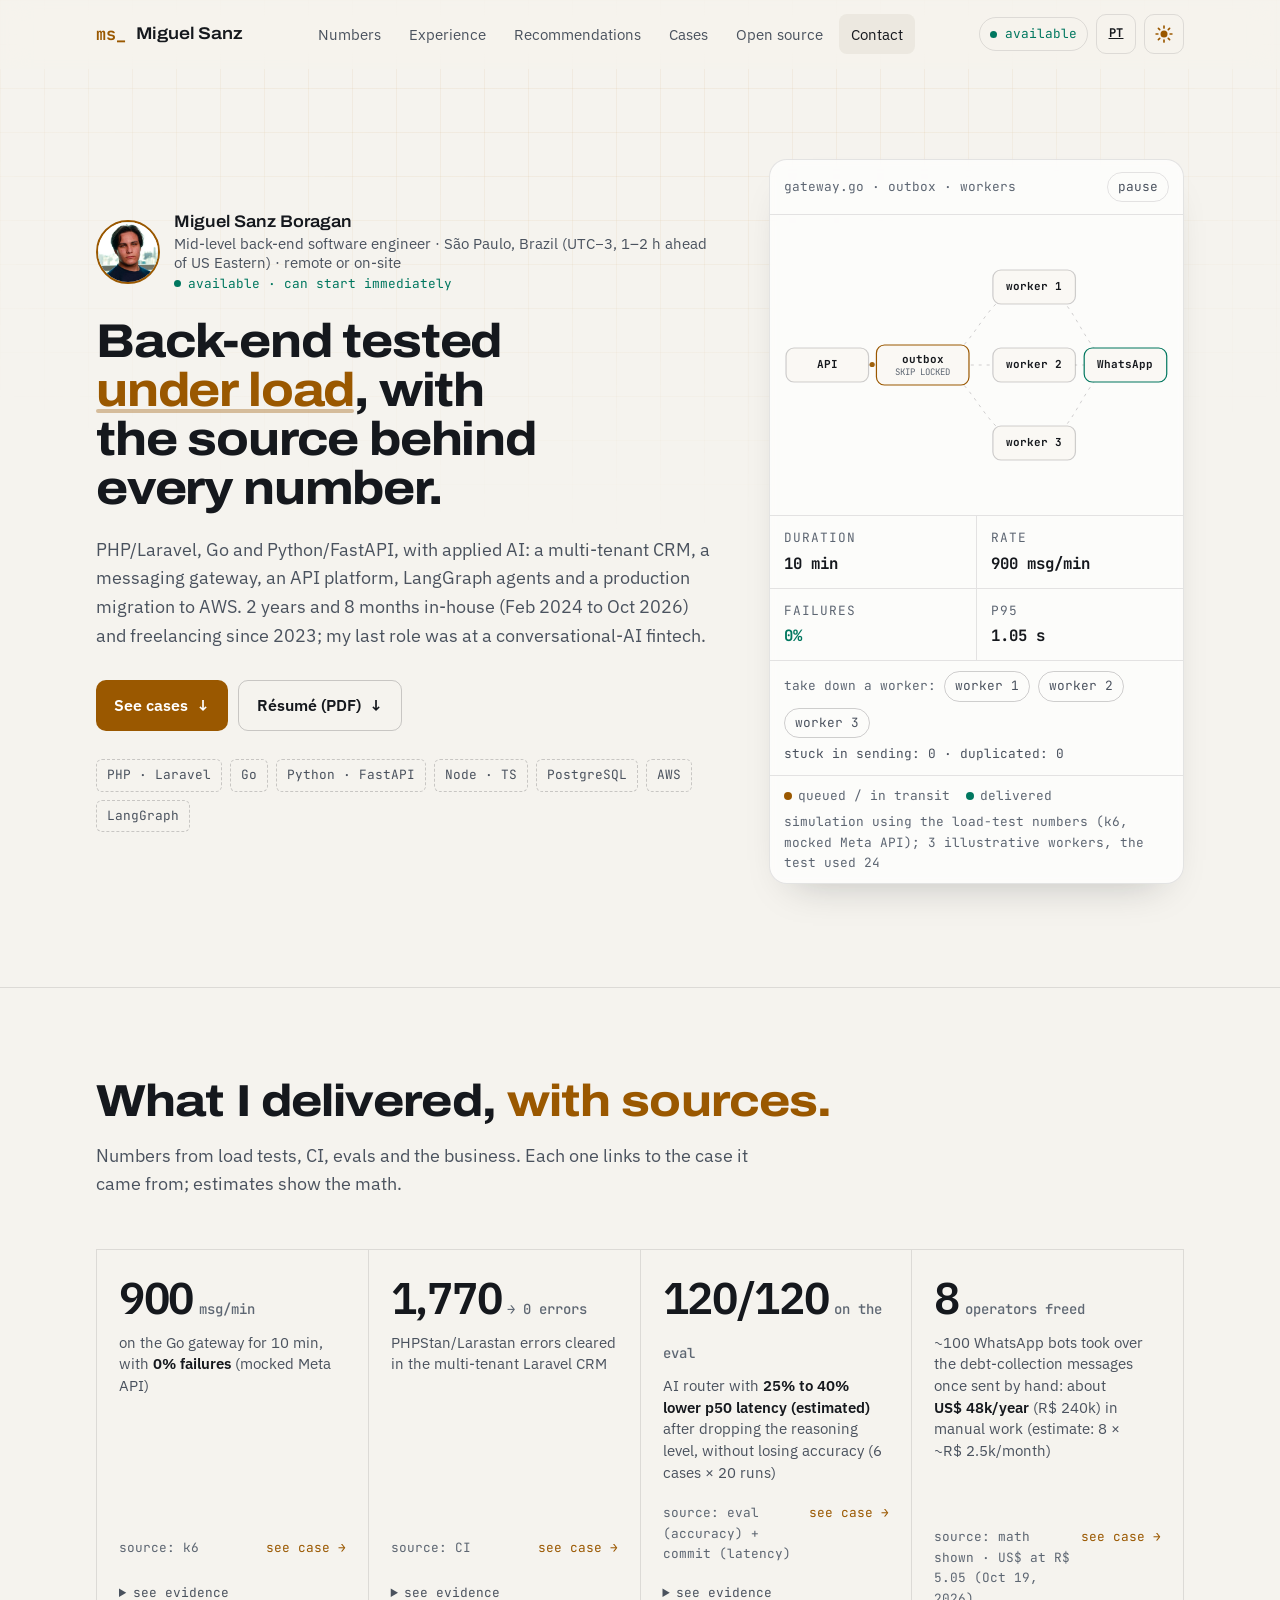
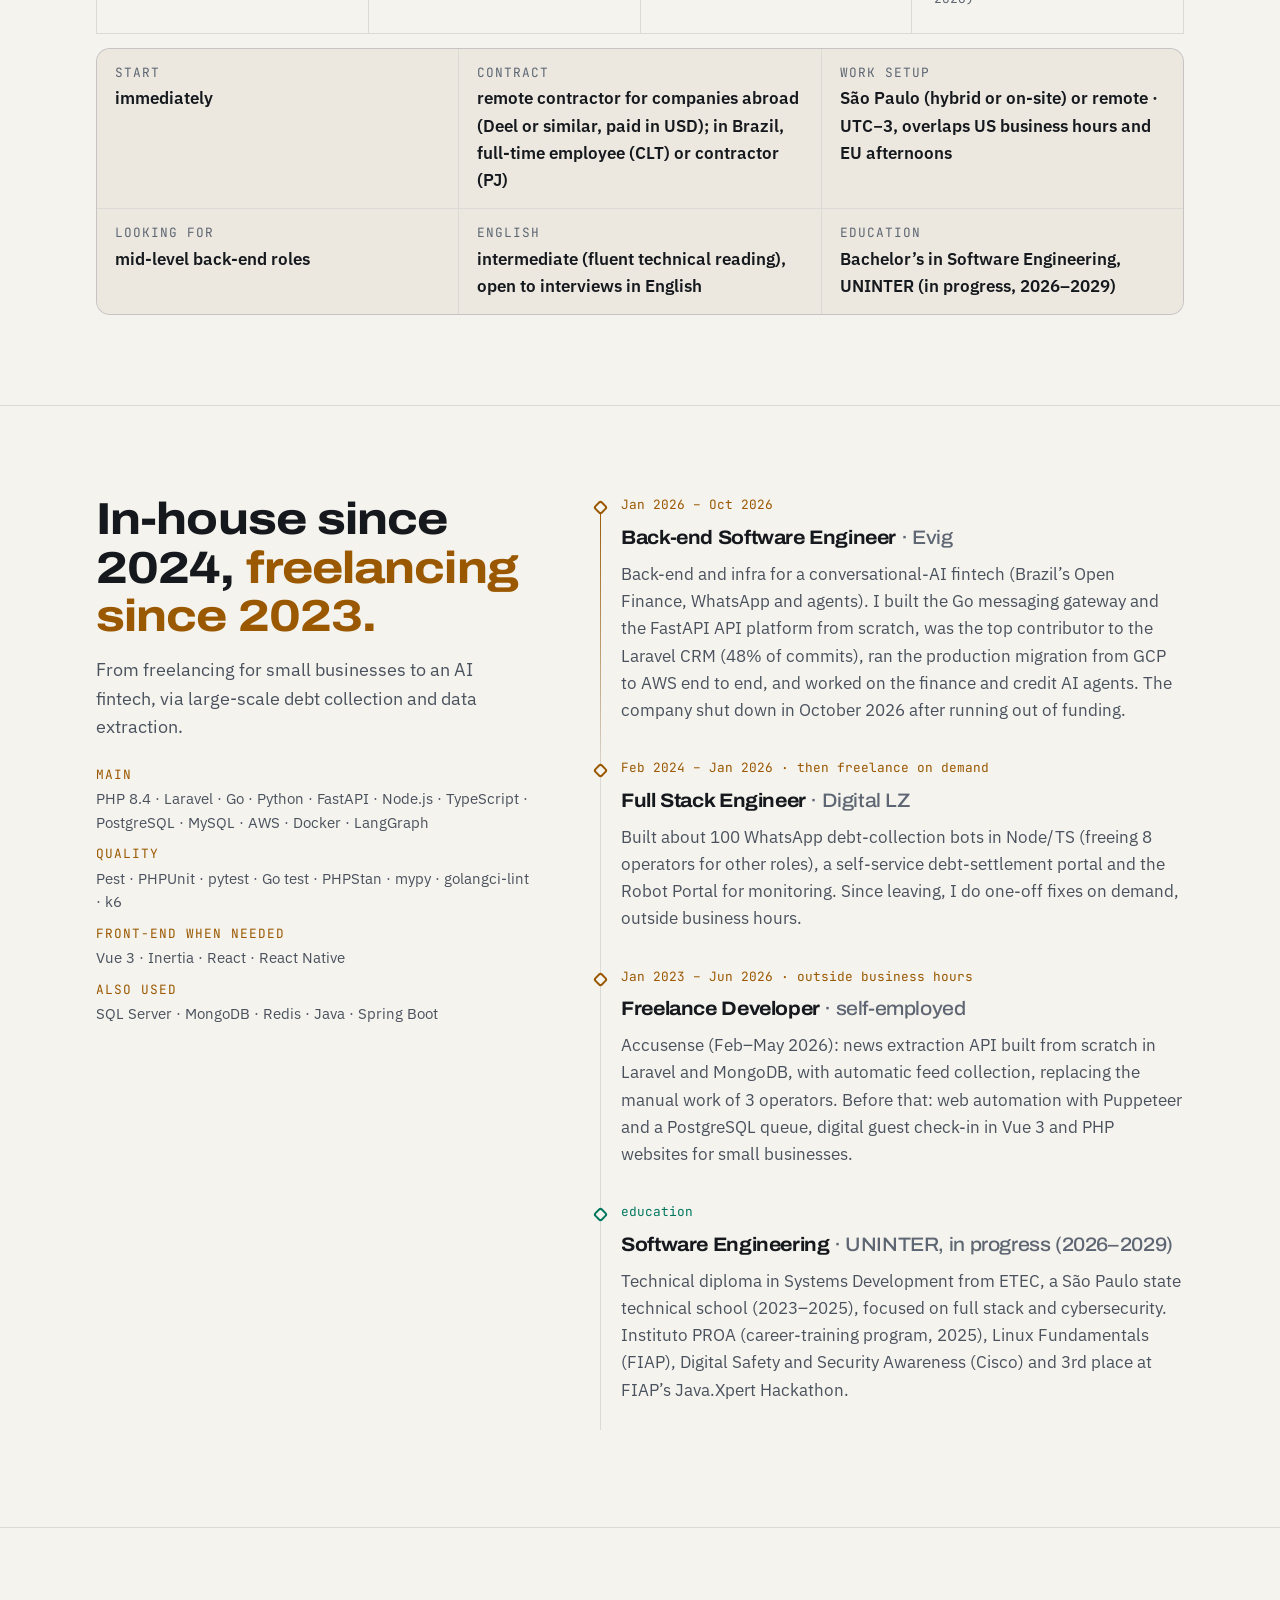
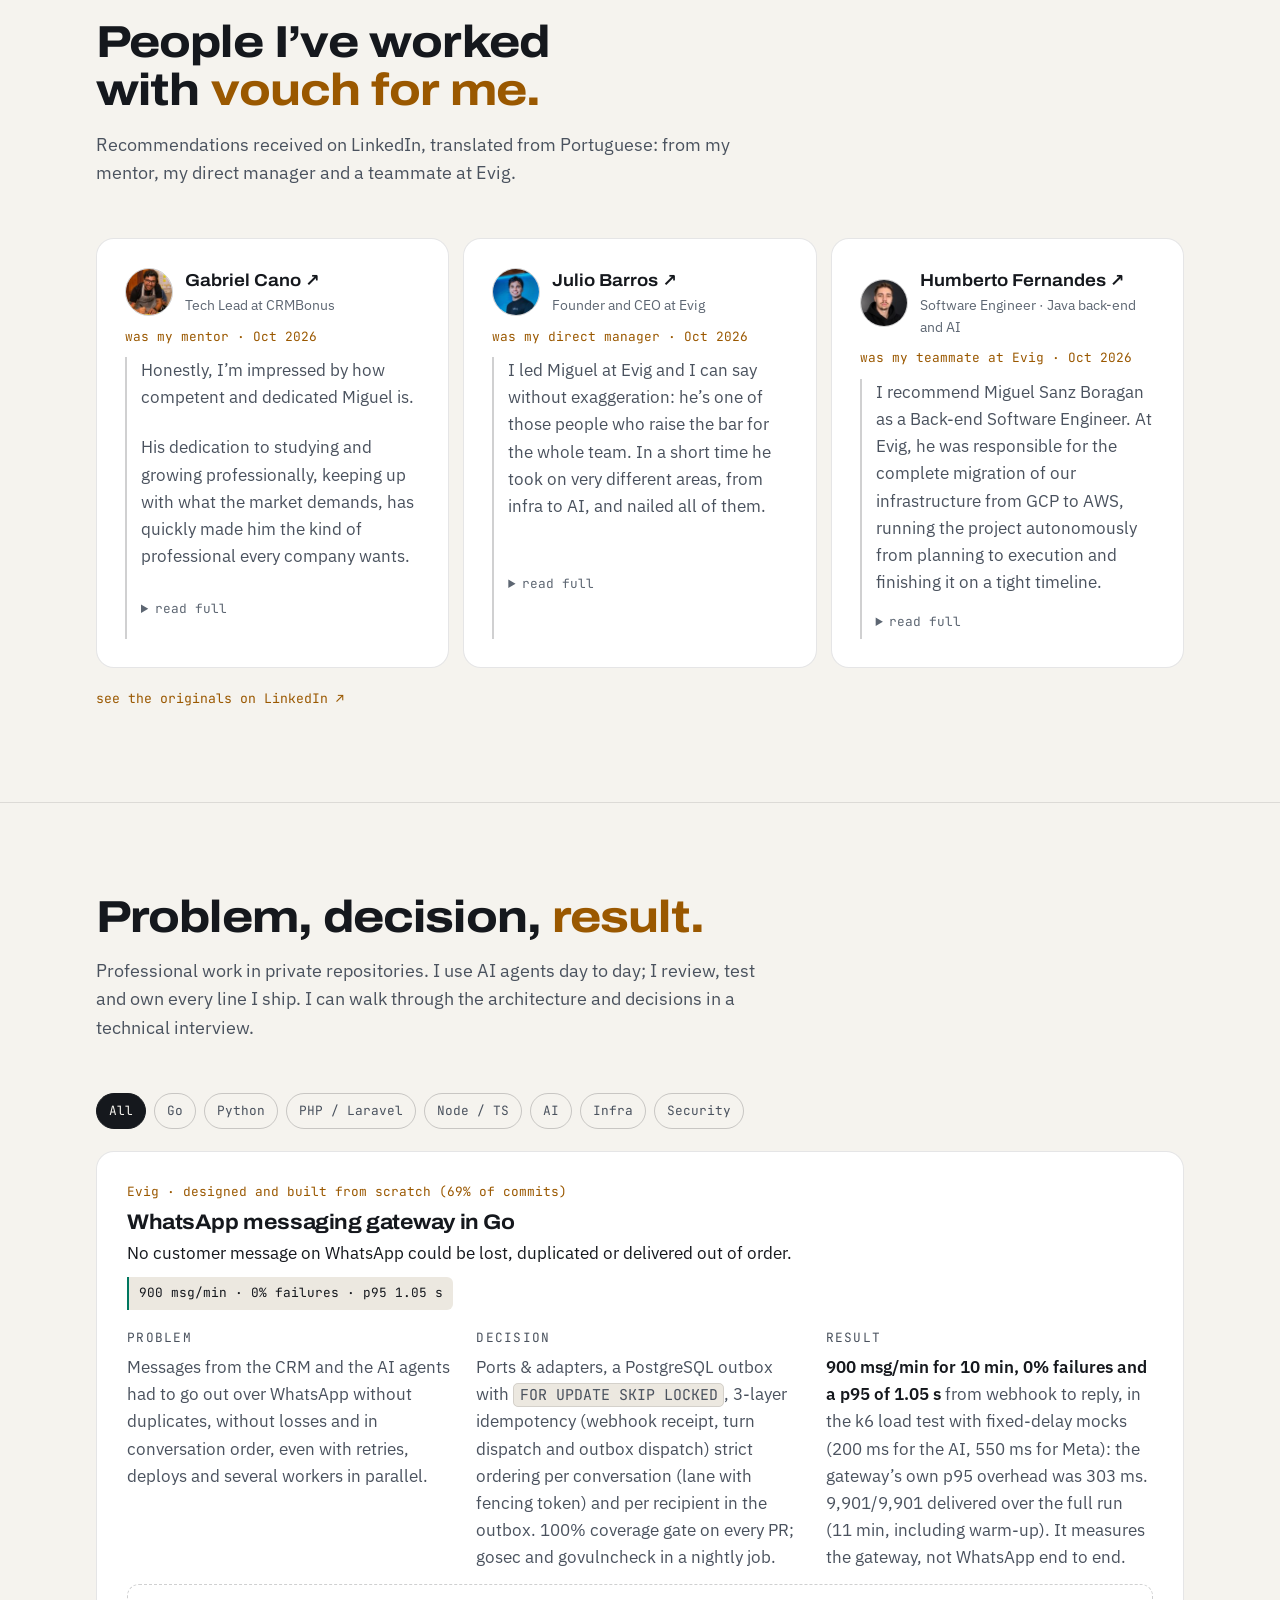
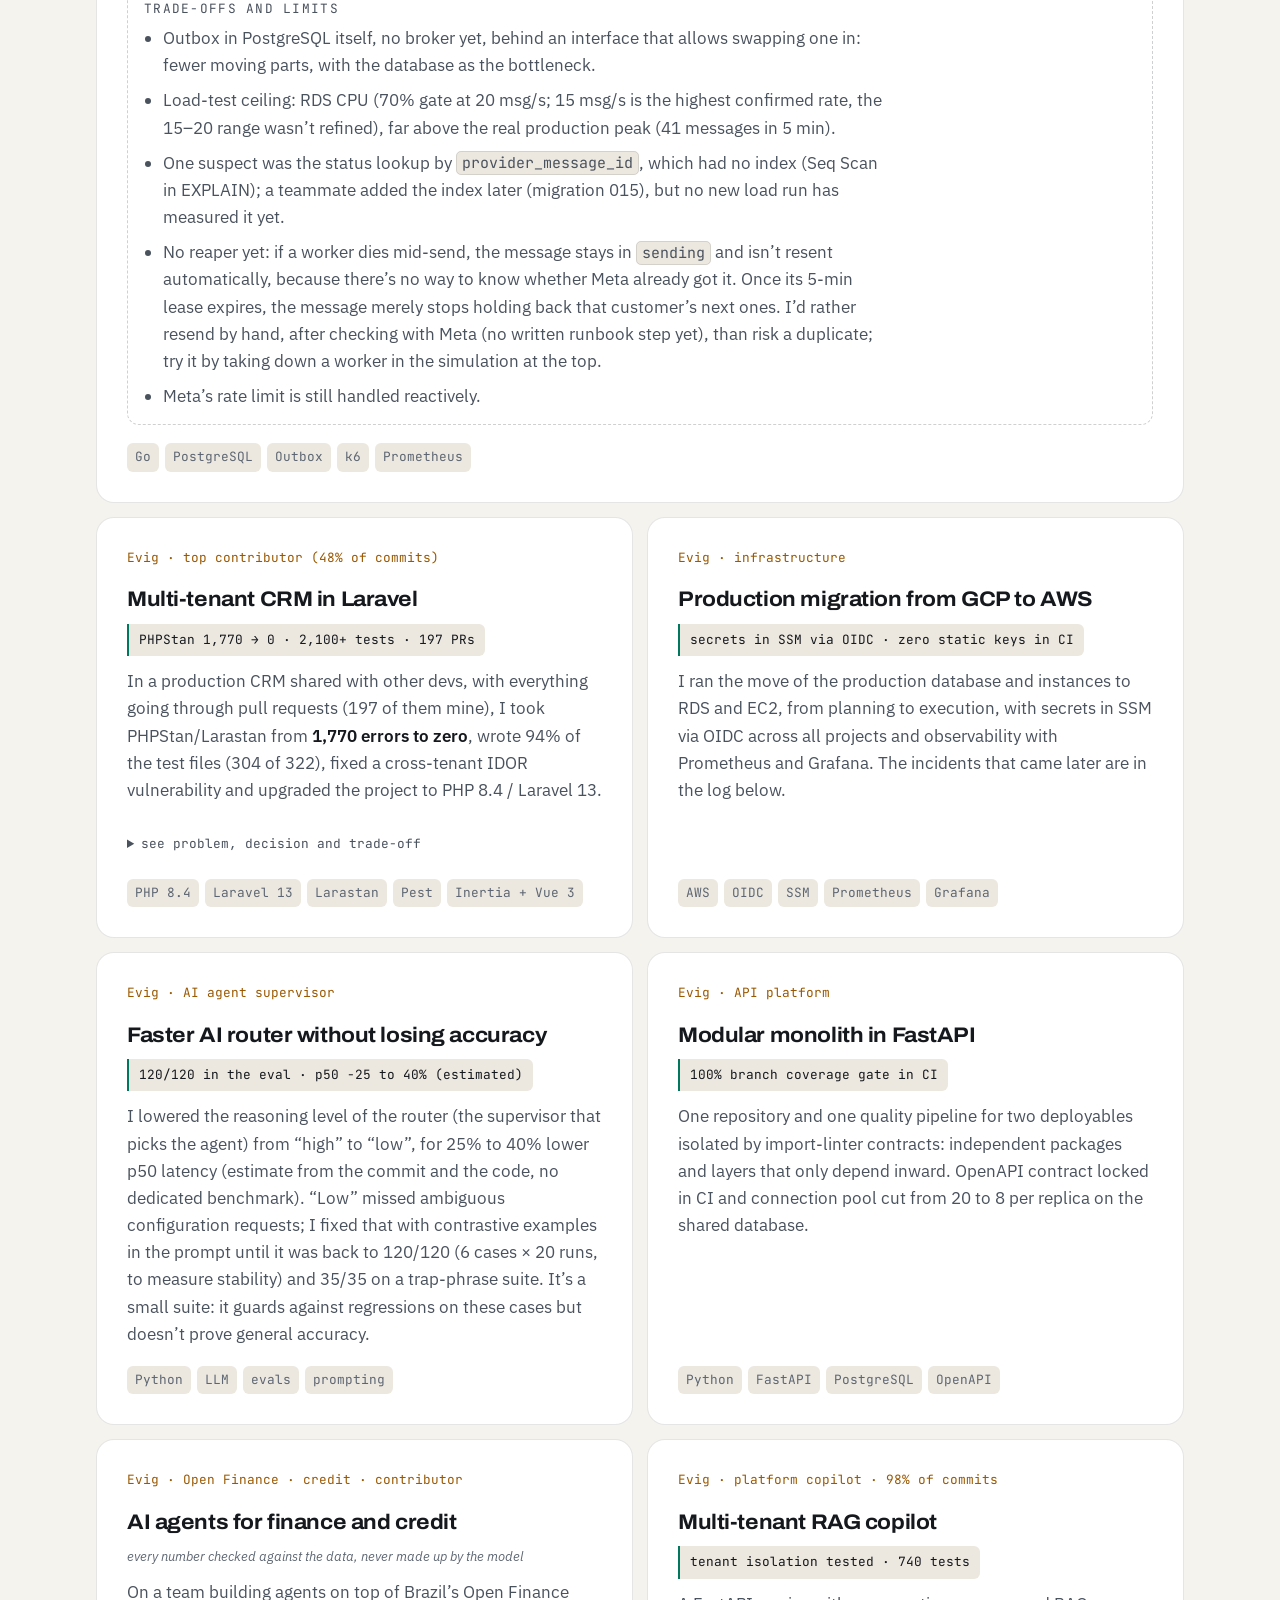
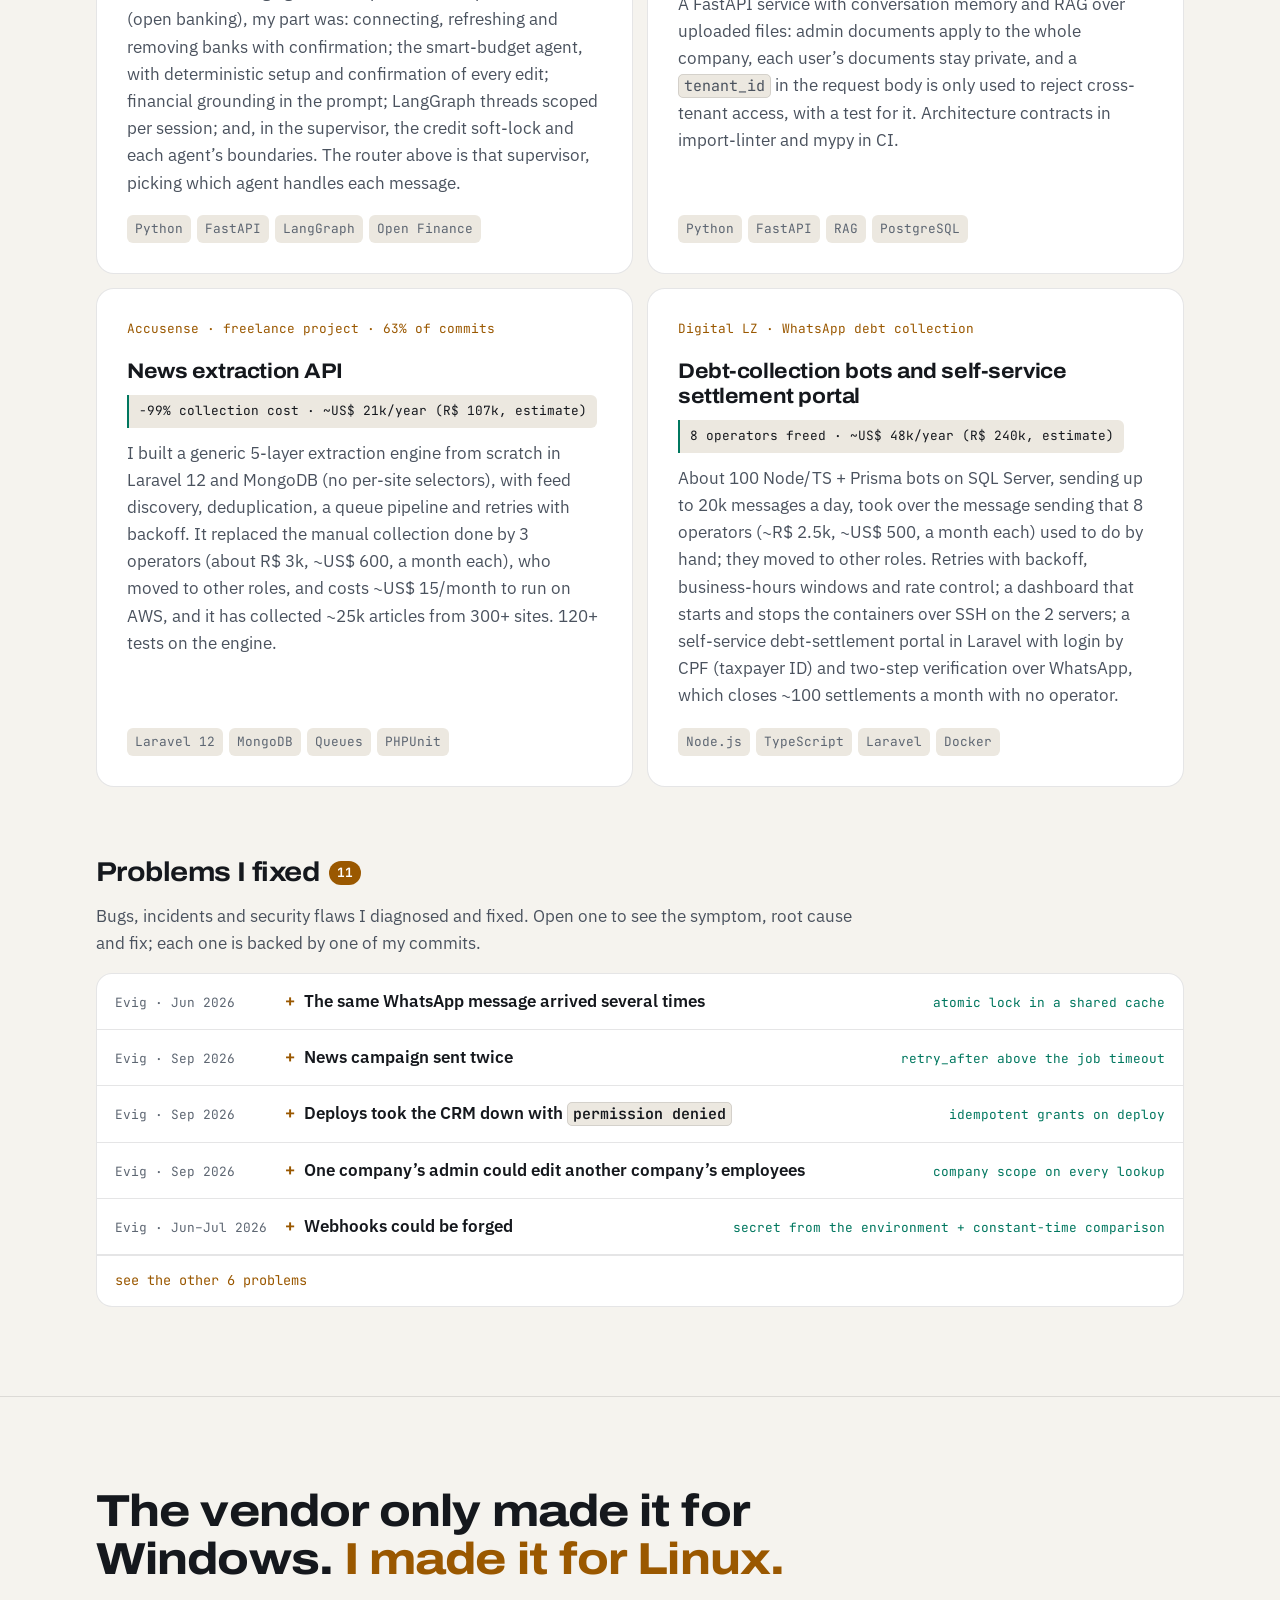
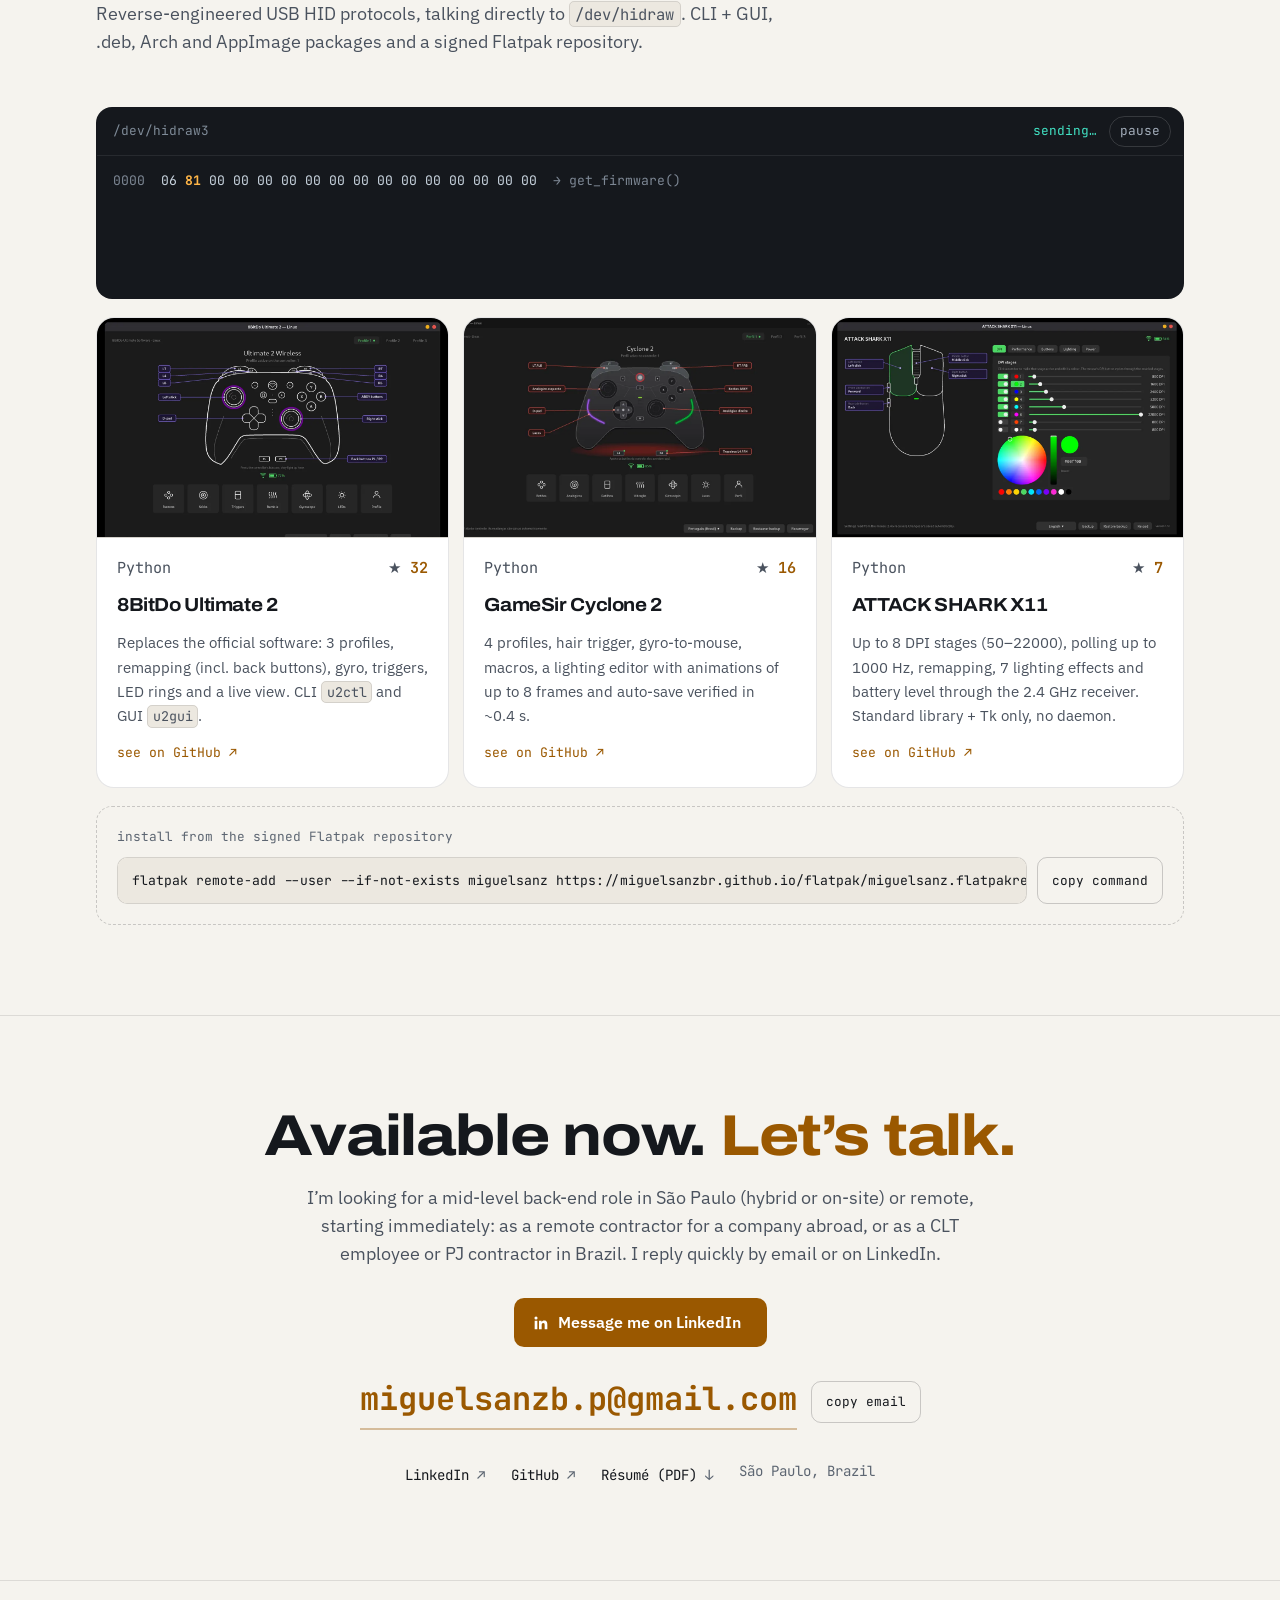
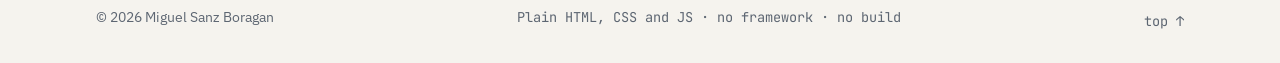
==== commit 4037ce37: "Alinha números com LinkedIn e CVs - Tira 9.901/9.901 do hero, da métrica e do resumo do caso (900 × " ====
--- a/en/index.html
+++ b/en/index.html
@@ -144,7 +144,7 @@
                     </div>
                     <canvas id="flow" aria-hidden="true"></canvas>
                     <dl class="flow-stats">
-                        <div><dt>delivered</dt><dd><span id="flow-done">9,901</span> / <span id="flow-total">9,901</span></dd></div>
+                        <div><dt>duration</dt><dd>10&nbsp;min</dd></div>
                         <div><dt>rate</dt><dd><span id="flow-rate">900</span> msg/min</dd></div>
                         <div><dt>failures</dt><dd class="ok">0%</dd></div>
                         <div><dt>p95</dt><dd>1.05&nbsp;s</dd></div>
@@ -166,7 +166,7 @@
                 <div class="metrics">
                     <article class="metric" data-reveal>
                         <p class="metric-val">900<small>msg/min</small></p>
-                        <p class="metric-label">on the Go gateway for 10&nbsp;min, with <b>0% failures</b> (mocked Meta API); 9,901/9,901 delivered over the full run</p>
+                        <p class="metric-label">on the Go gateway for 10&nbsp;min, with <b>0% failures</b> (mocked Meta API)</p>
                         <p class="metric-foot mono"><span>source: k6</span><a href="#caso-gateway" aria-label="see case: Go gateway">see case →</a></p>
                         <details class="receipt"><summary>see evidence</summary>
 <pre translate="no" tabindex="0" role="region" aria-label="k6 output">checks_succeeded...: <b>100.00%</b> 49505 out of 49505
@@ -351,7 +351,7 @@
                             <p class="case-meta mono">Evig · designed and built from scratch (69% of commits)</p>
                             <h3>WhatsApp messaging gateway in Go</h3>
                             <p class="case-lede">No customer message on WhatsApp could be lost, duplicated or delivered out of order.</p>
-                            <p class="case-result mono">900&nbsp;msg/min · 0% failures · p95 1.05&nbsp;s · 9,901/9,901</p>
+                            <p class="case-result mono">900&nbsp;msg/min · 0% failures · p95 1.05&nbsp;s</p>
                         </header>
                         <div class="case-cols">
                             <div>
@@ -437,7 +437,7 @@
                         <p class="case-meta mono">Accusense · freelance project · 63% of commits</p>
                         <h3>News extraction API</h3>
                         <p class="case-result mono">−99% collection cost · ~US$&nbsp;21k/year (R$&nbsp;107k, estimate)</p>
-                        <p>I built a generic 5-layer extraction engine from scratch in Laravel 12 and MongoDB (no per-site selectors), with feed discovery, deduplication, a queue pipeline and retries with backoff. It replaced the manual collection done by 3 operators (about R$&nbsp;3k, ~US$&nbsp;600, a month each), who moved to other roles, and costs ~US$&nbsp;15/month to run on AWS. 120+ tests on the engine.</p>
+                        <p>I built a generic 5-layer extraction engine from scratch in Laravel 12 and MongoDB (no per-site selectors), with feed discovery, deduplication, a queue pipeline and retries with backoff. It replaced the manual collection done by 3 operators (about R$&nbsp;3k, ~US$&nbsp;600, a month each), who moved to other roles, and costs ~US$&nbsp;15/month to run on AWS, and it has collected ~25k articles from 300+ sites. 120+ tests on the engine.</p>
                         <ul class="case-stack mono" translate="no"><li>Laravel 12</li><li>MongoDB</li><li>Queues</li><li>PHPUnit</li></ul>
                     </article>
 
@@ -445,8 +445,8 @@
                         <p class="case-meta mono">Digital LZ · WhatsApp debt collection</p>
                         <h3>Debt-collection bots and self-service settlement portal</h3>
                         <p class="case-result mono">8 operators freed · ~US$&nbsp;48k/year (R$&nbsp;240k, estimate)</p>
-                        <p>About 100 Node/TS + Prisma bots on SQL Server, sending up to 20k messages a day, took over the message sending that 8 operators (~R$&nbsp;2.5k, ~US$&nbsp;500, a month each) used to do by hand; they moved to other roles. Retries with backoff, business-hours windows and rate control; a dashboard that controls the containers through the Docker API; a self-service debt-settlement portal in Laravel with login by CPF (taxpayer ID) and two-step verification over WhatsApp, which closes ~100 settlements a month with no operator.</p>
-                        <ul class="case-stack mono" translate="no"><li>Node.js</li><li>TypeScript</li><li>Laravel</li><li>Docker API</li></ul>
+                        <p>About 100 Node/TS + Prisma bots on SQL Server, sending up to 20k messages a day, took over the message sending that 8 operators (~R$&nbsp;2.5k, ~US$&nbsp;500, a month each) used to do by hand; they moved to other roles. Retries with backoff, business-hours windows and rate control; a dashboard that starts and stops the containers over SSH on the 2 servers; a self-service debt-settlement portal in Laravel with login by CPF (taxpayer ID) and two-step verification over WhatsApp, which closes ~100 settlements a month with no operator.</p>
+                        <ul class="case-stack mono" translate="no"><li>Node.js</li><li>TypeScript</li><li>Laravel</li><li>Docker</li></ul>
                     </article>
                 </div>
 
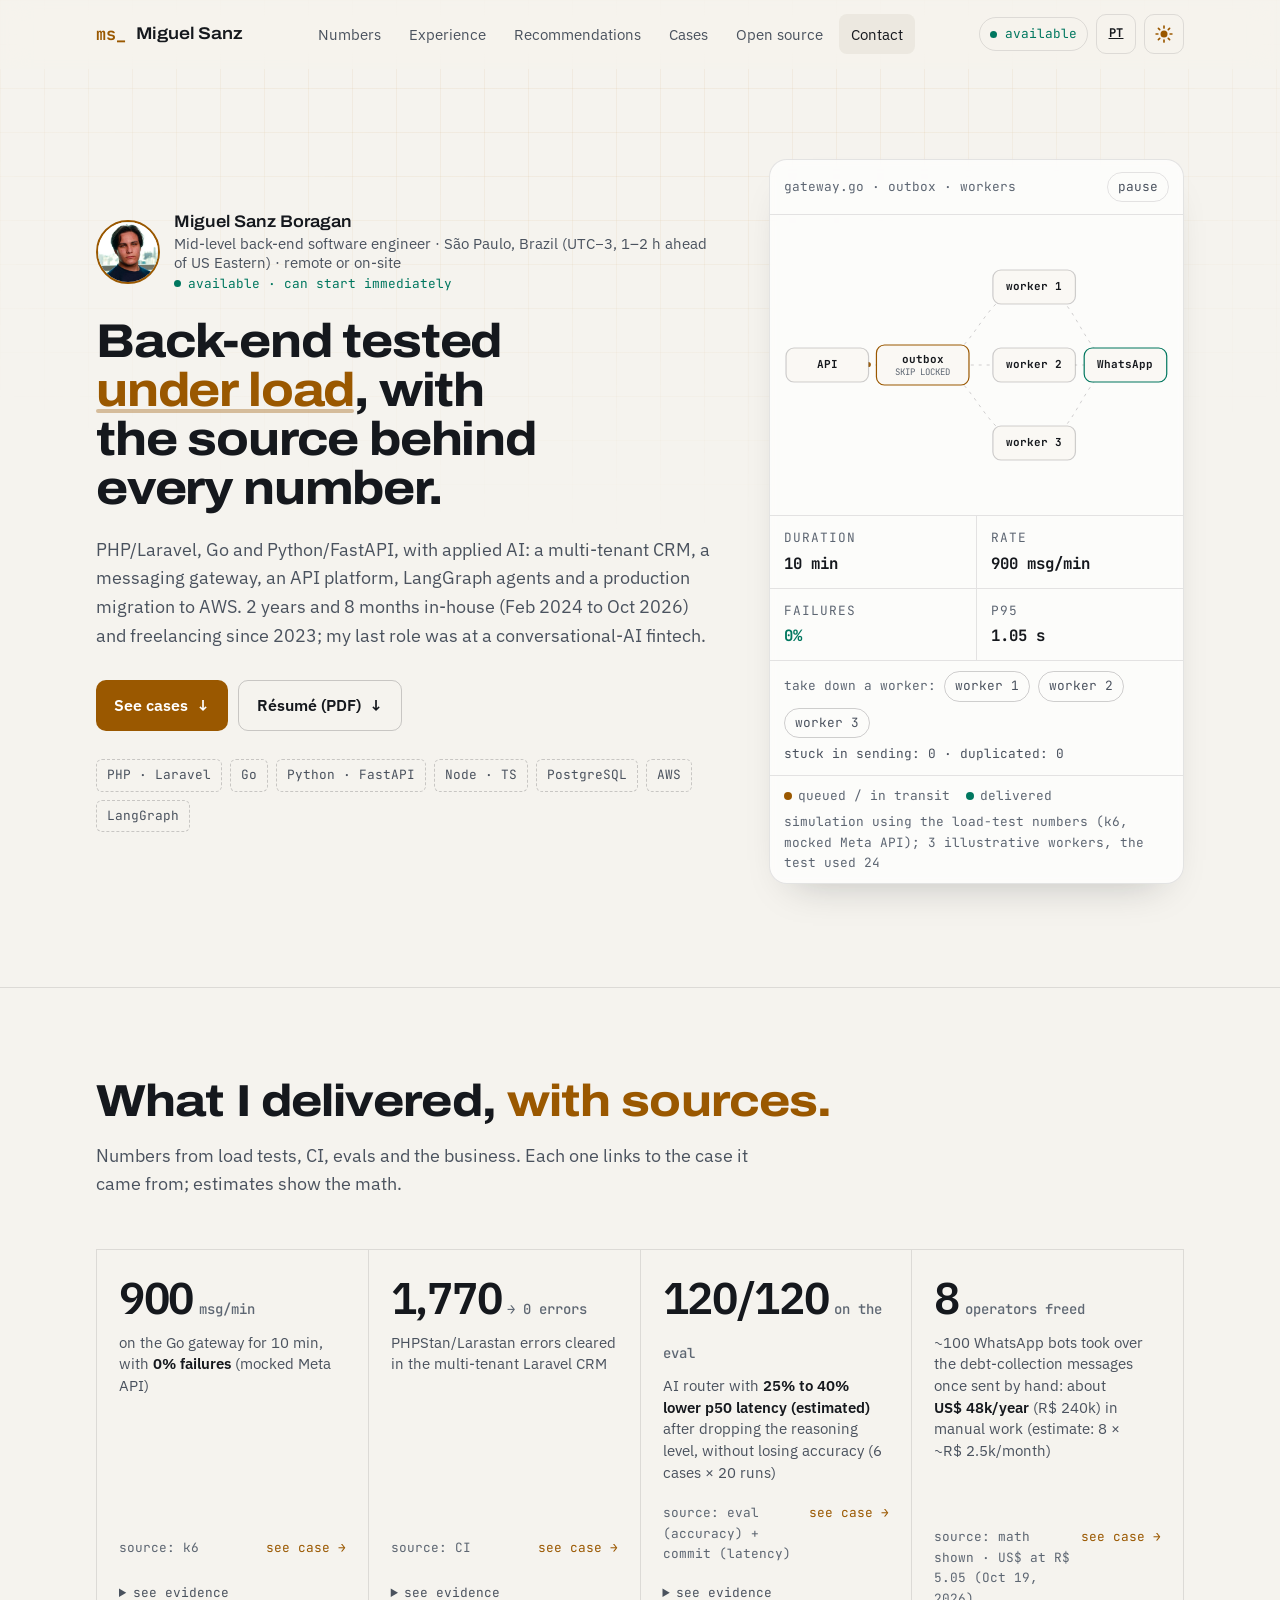
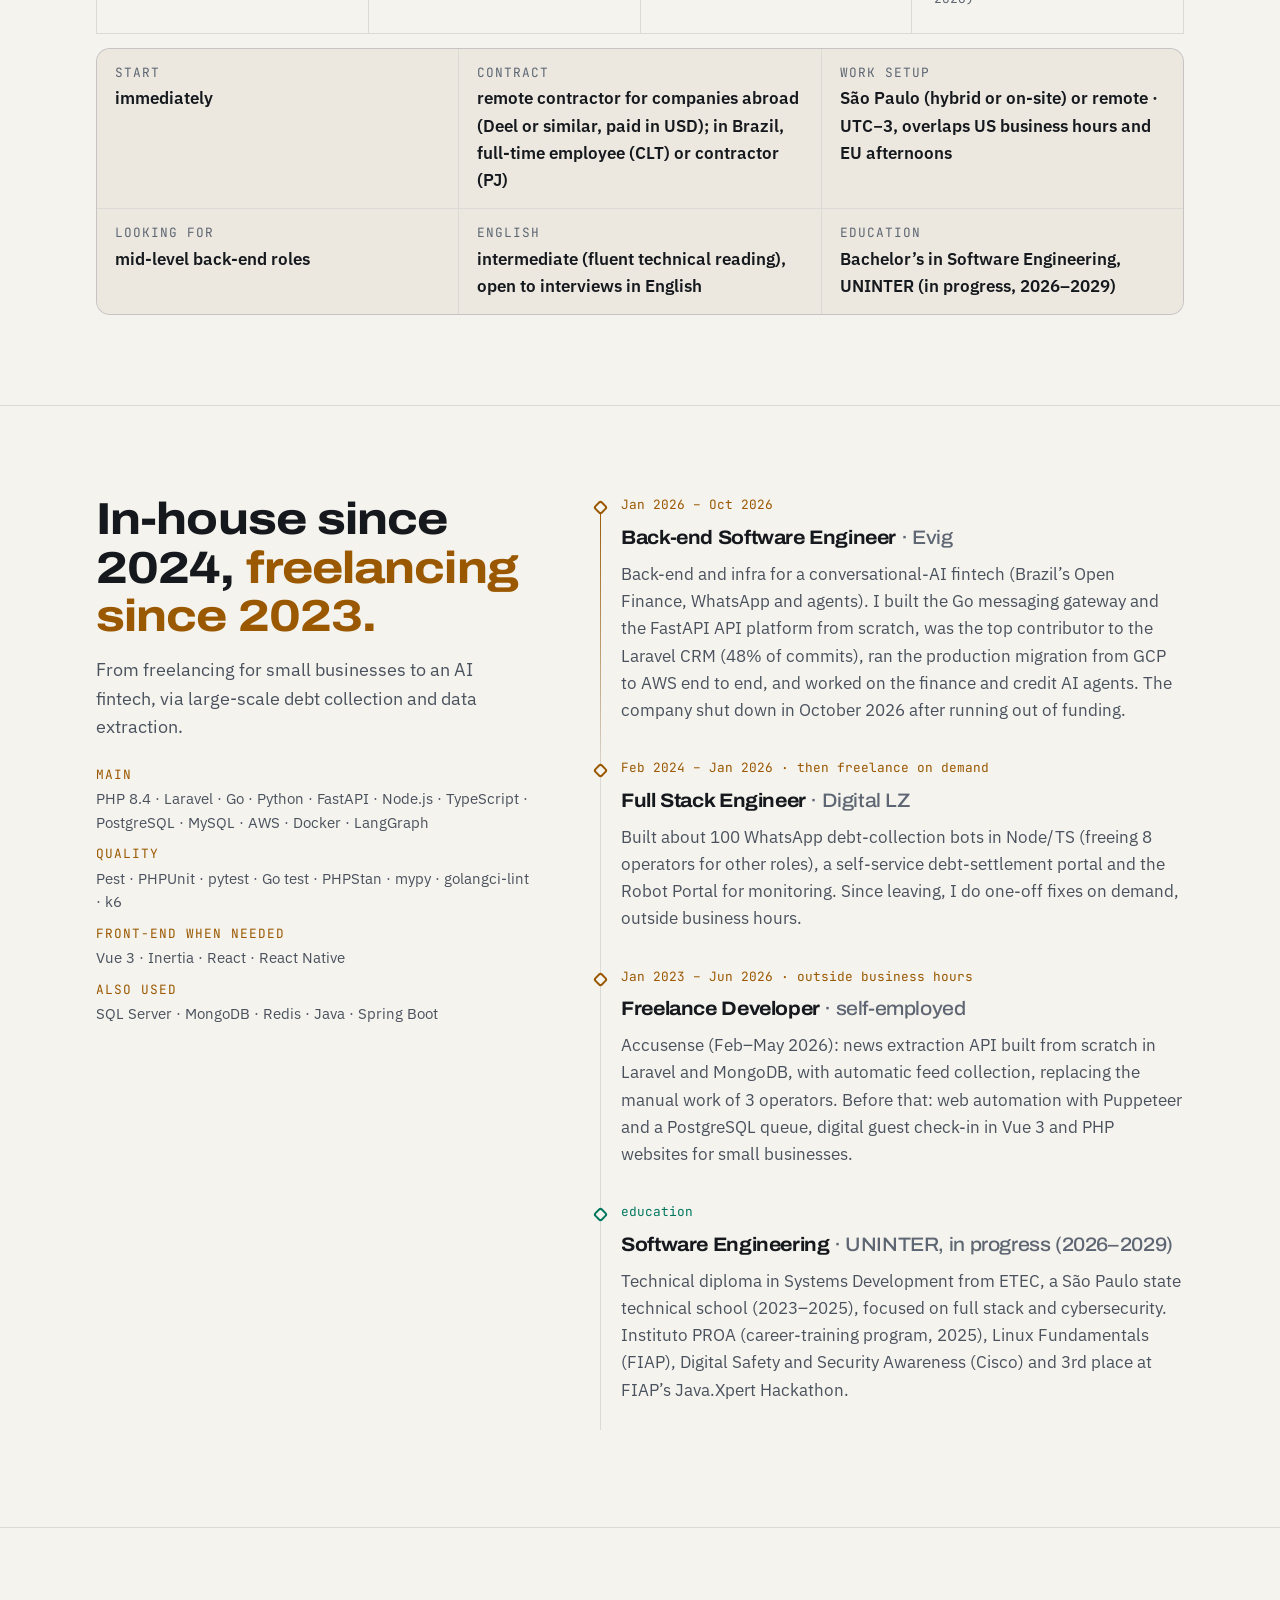
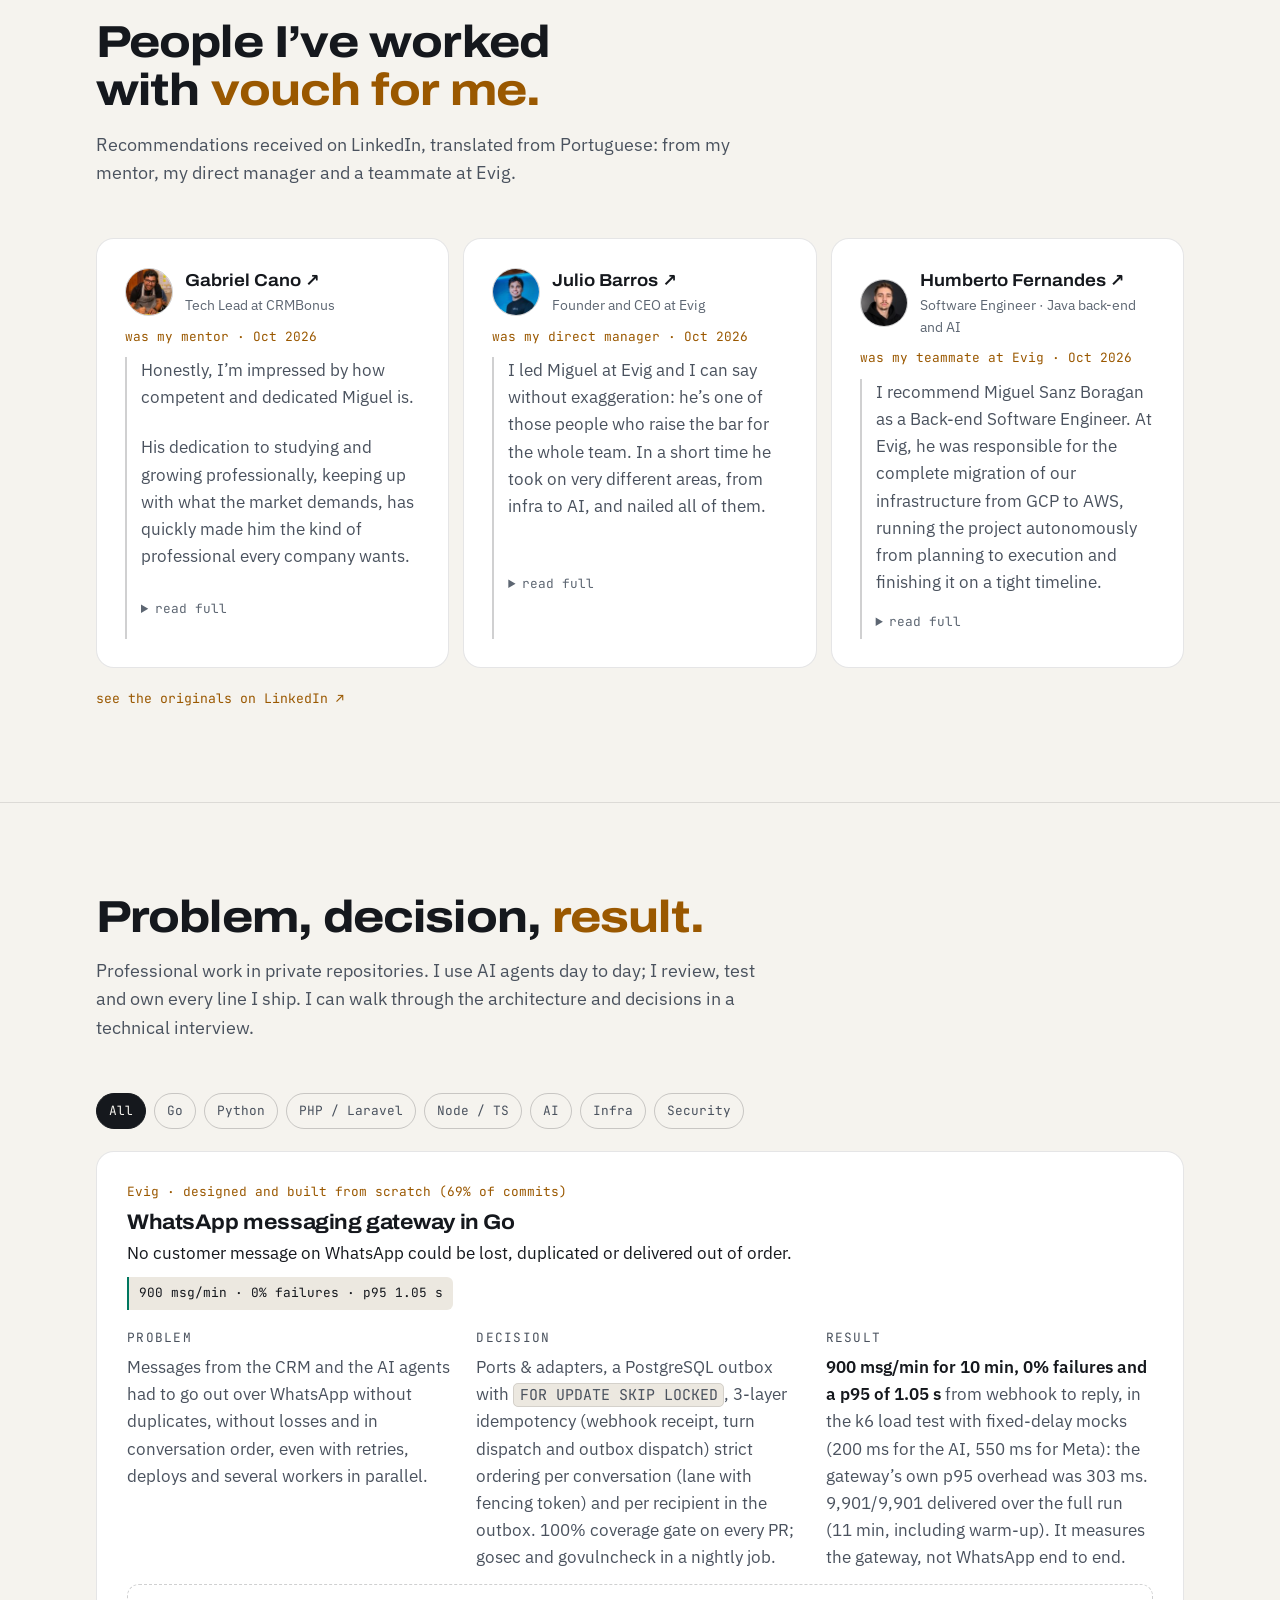
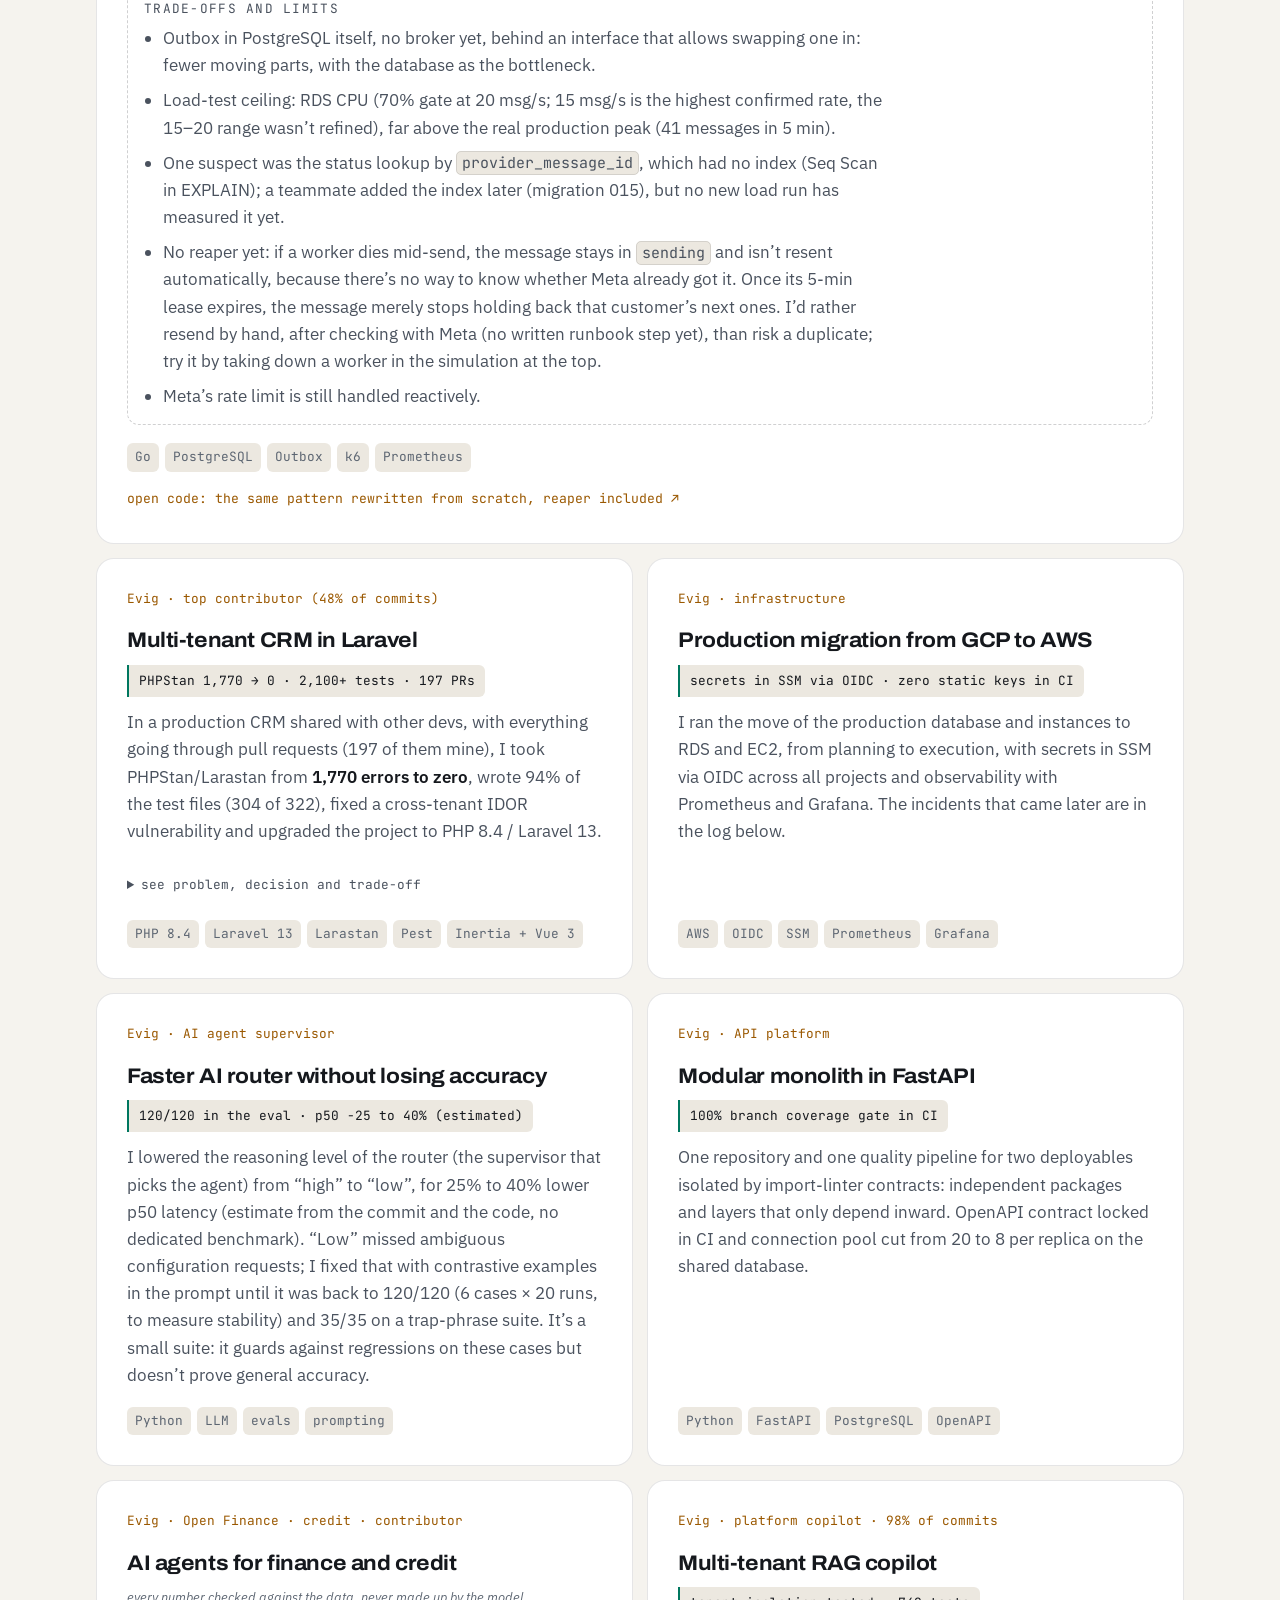
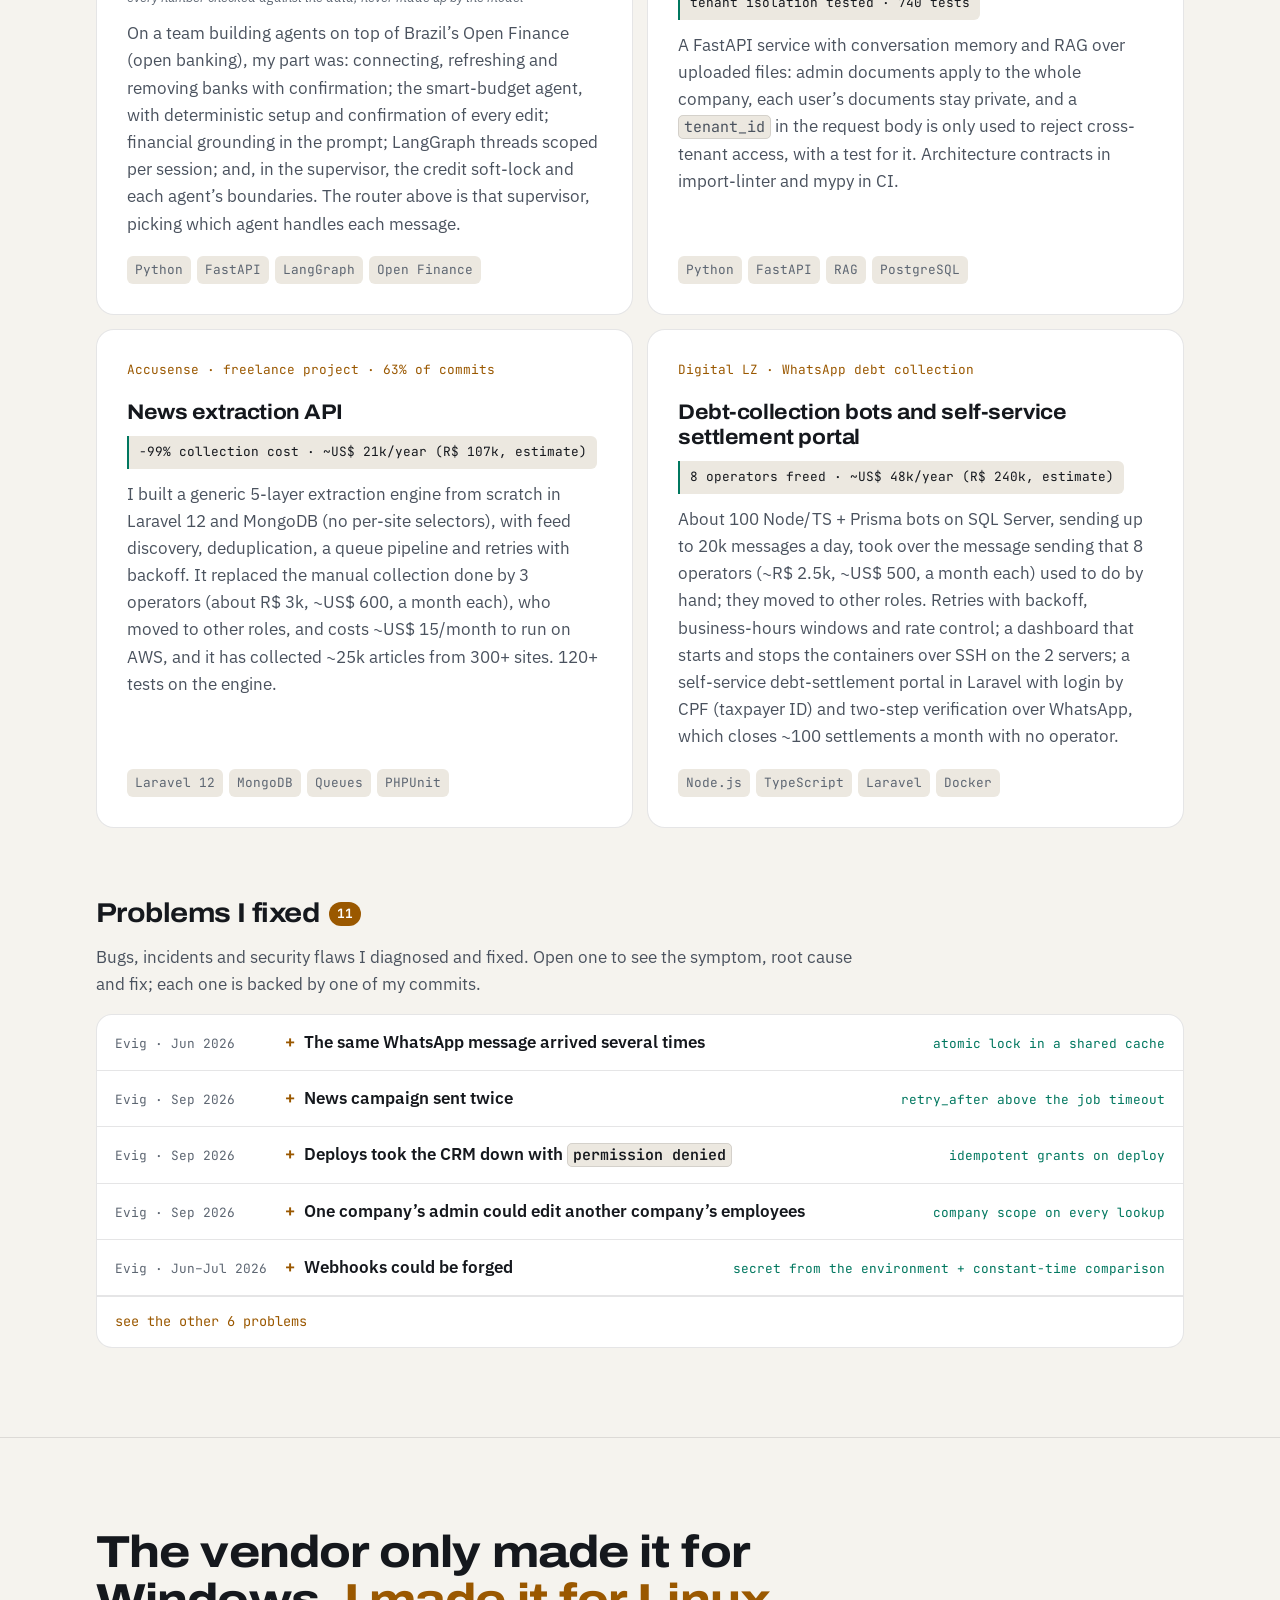
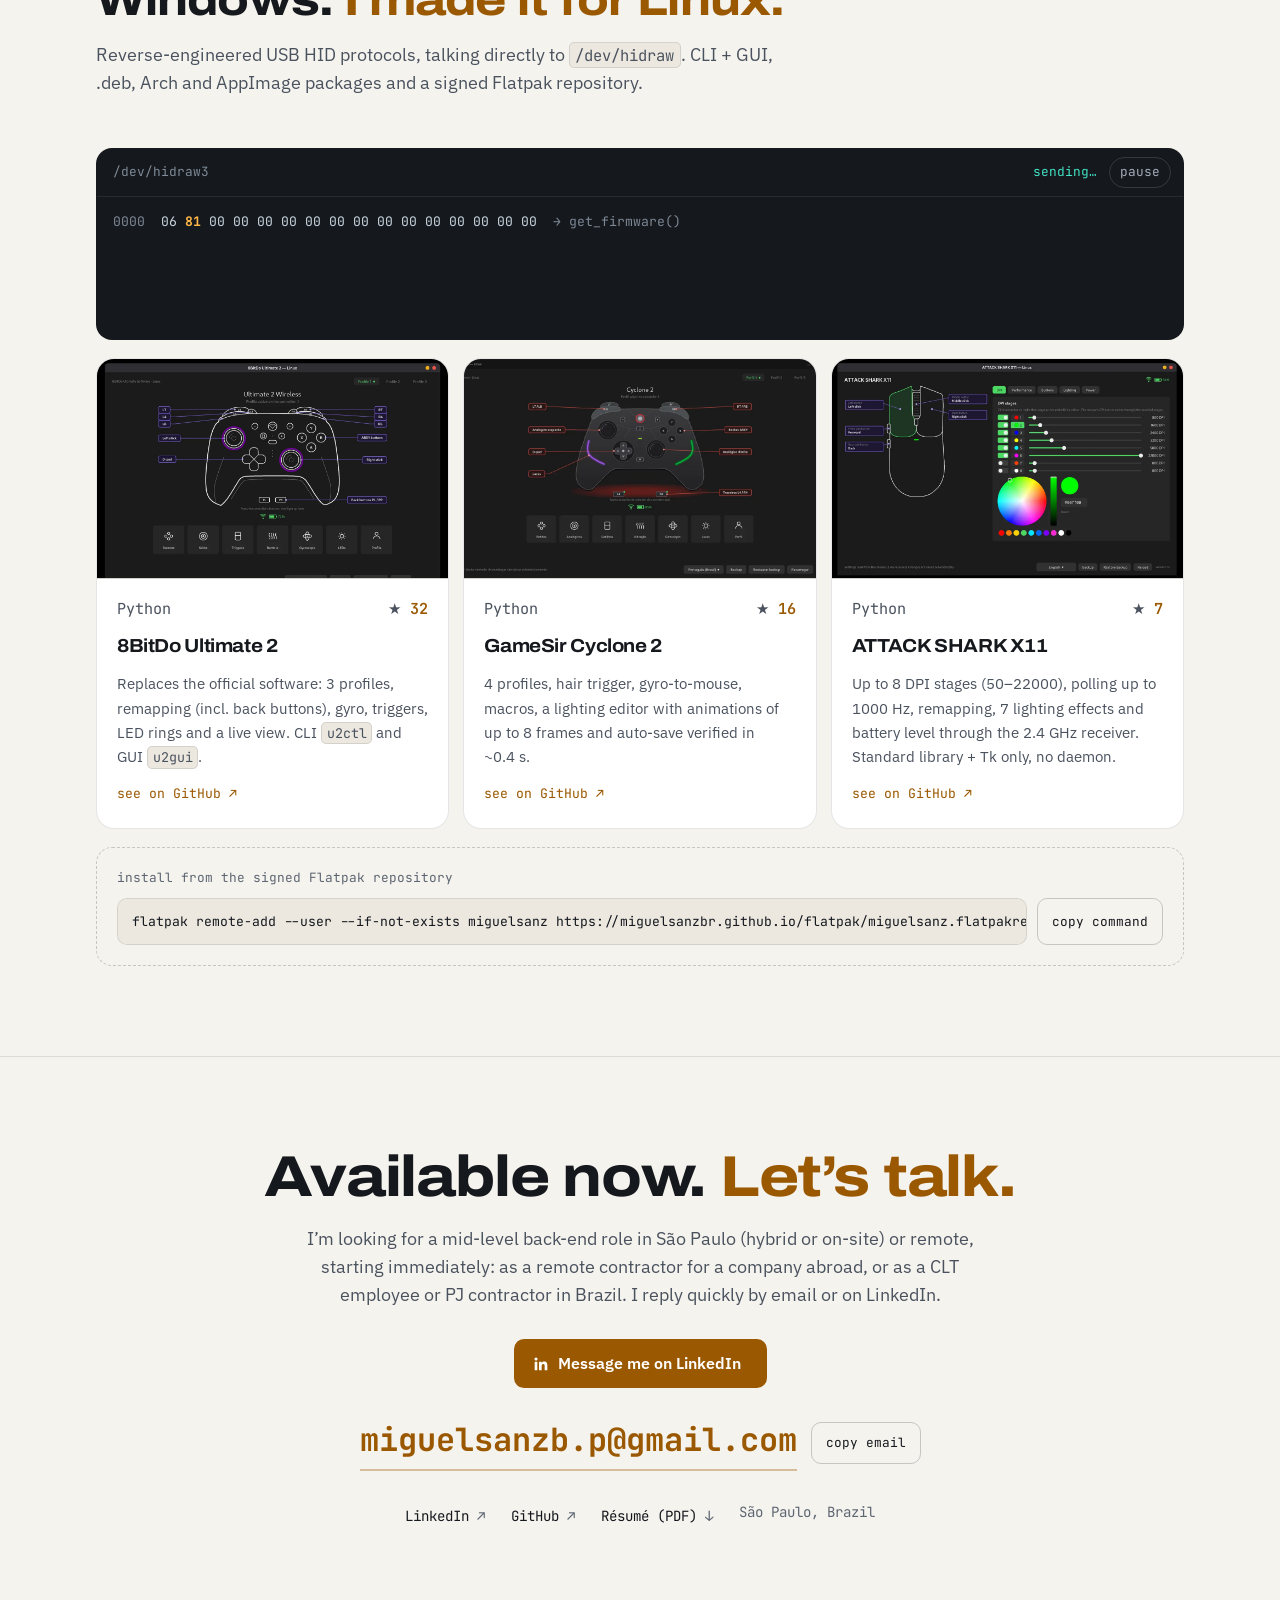
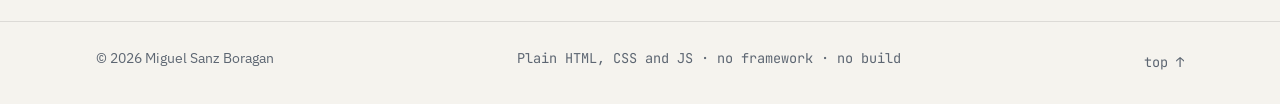
==== commit ca61a83b: "Link pro código aberto do gateway (outbox-gateway-demo)" ====
--- a/en/index.html
+++ b/en/index.html
@@ -378,6 +378,7 @@
                             </ul>
                         </div>
                         <ul class="case-stack mono" translate="no"><li>Go</li><li>PostgreSQL</li><li>Outbox</li><li>k6</li><li>Prometheus</li></ul>
+                        <p><a class="link" href="https://github.com/MiguelSanzBr/outbox-gateway-demo" target="_blank" rel="noopener">open code: the same pattern rewritten from scratch, reaper included <span aria-hidden="true">↗</span><span class="sr-only"> (opens in a new tab)</span></a></p>
                     </article>
 
                     <article class="case" id="caso-crm" data-tags="php seg" data-reveal>
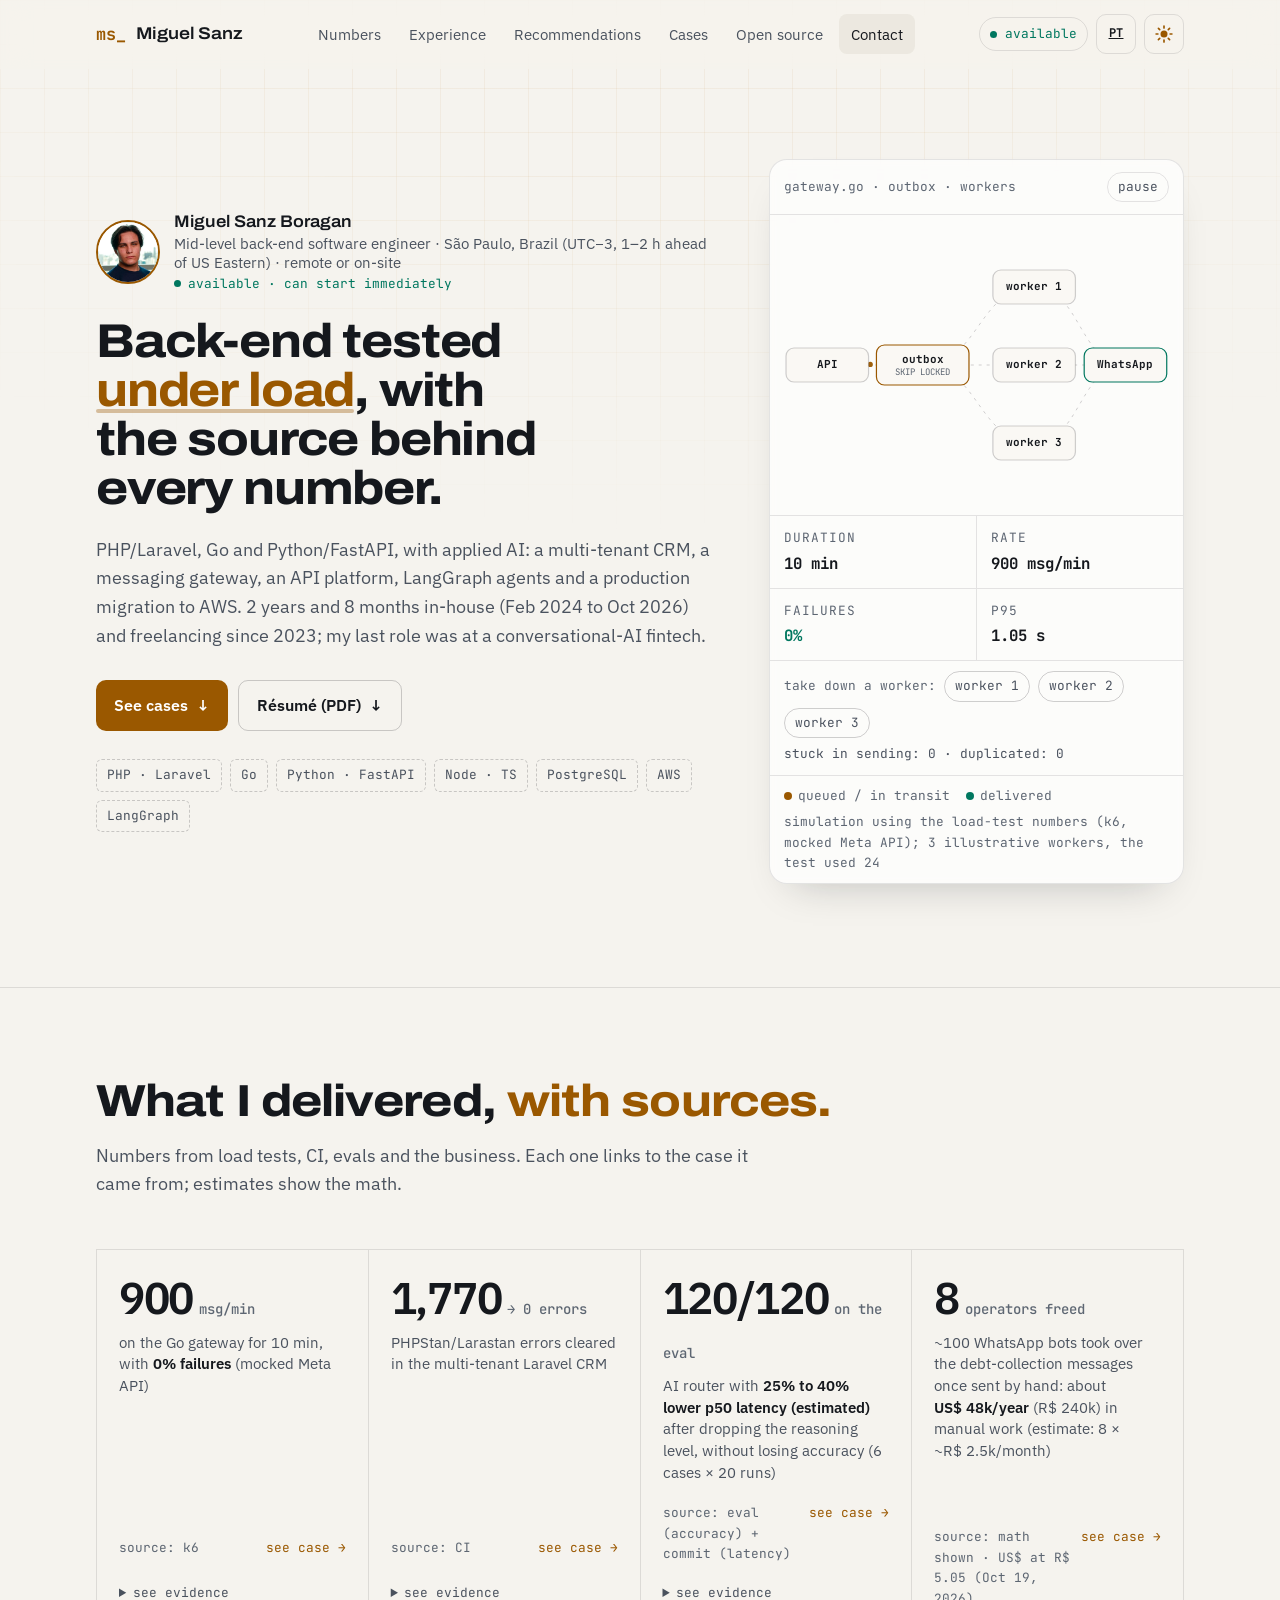
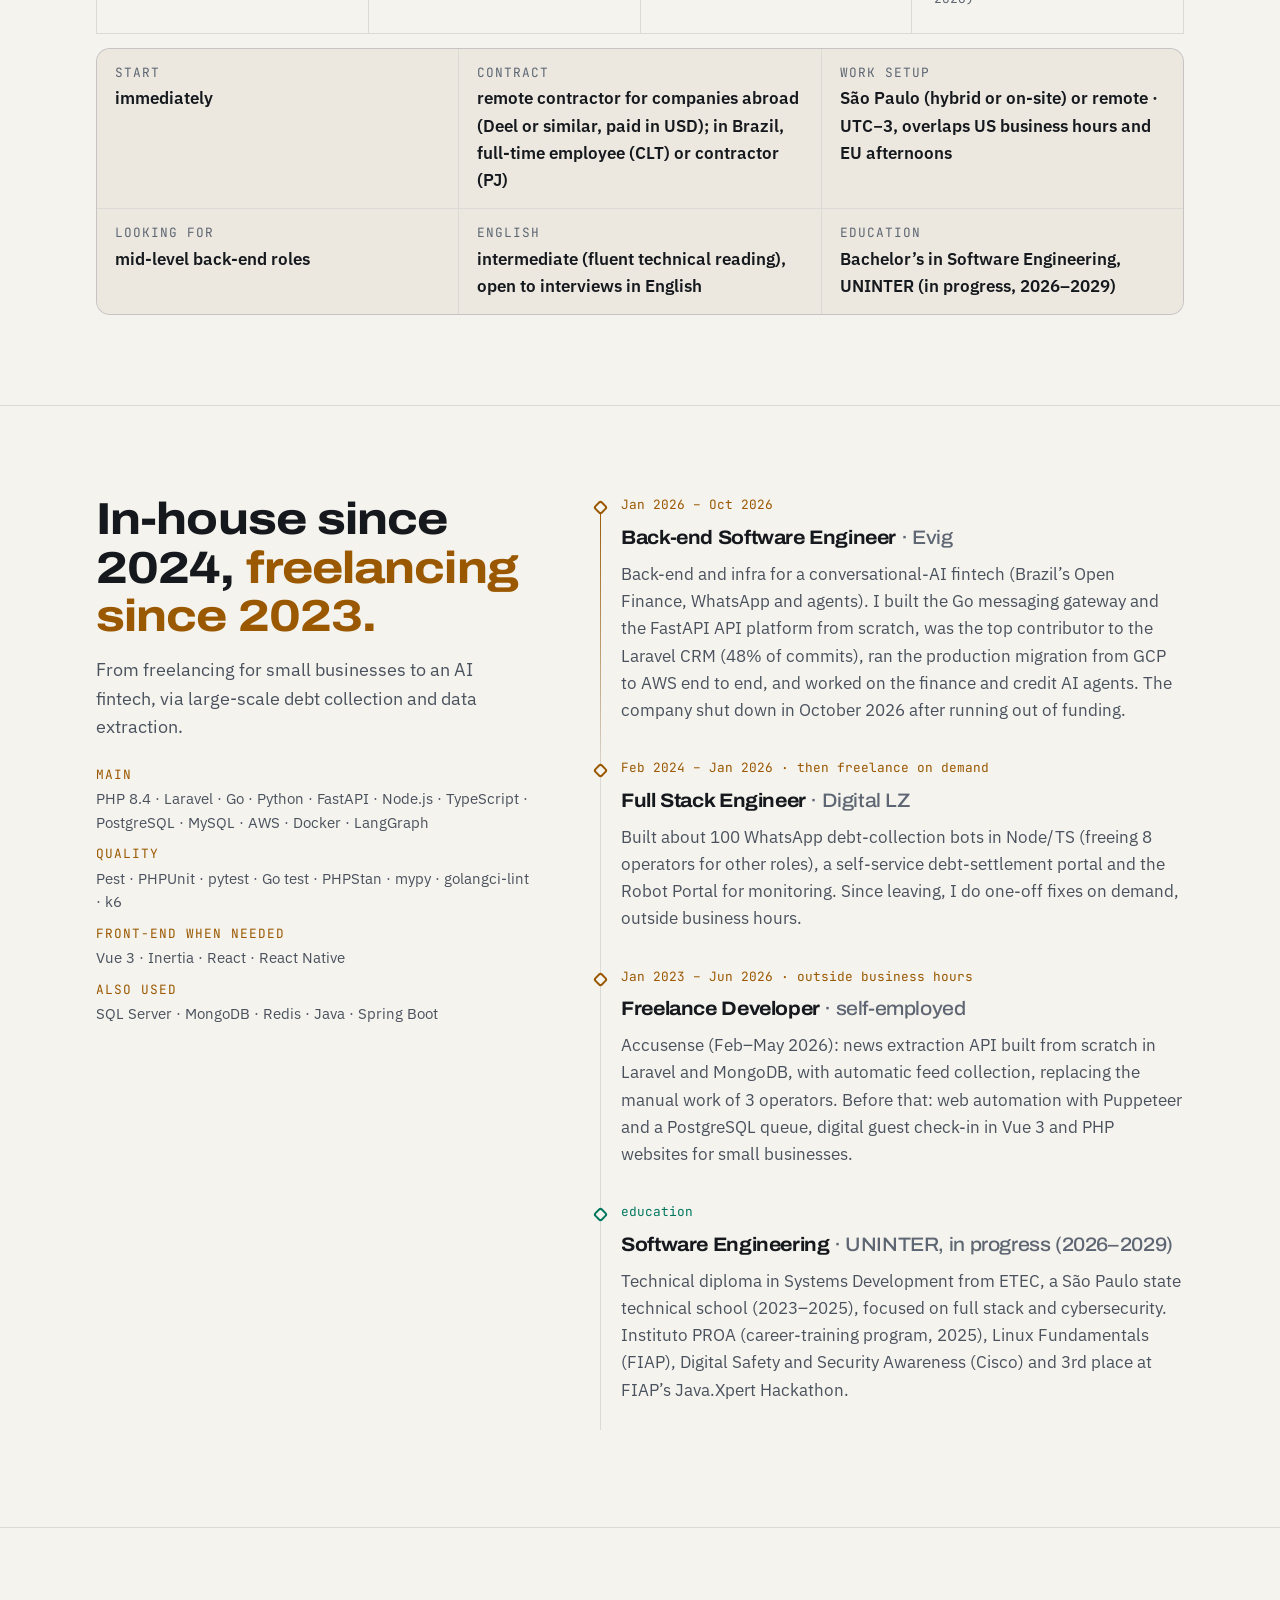
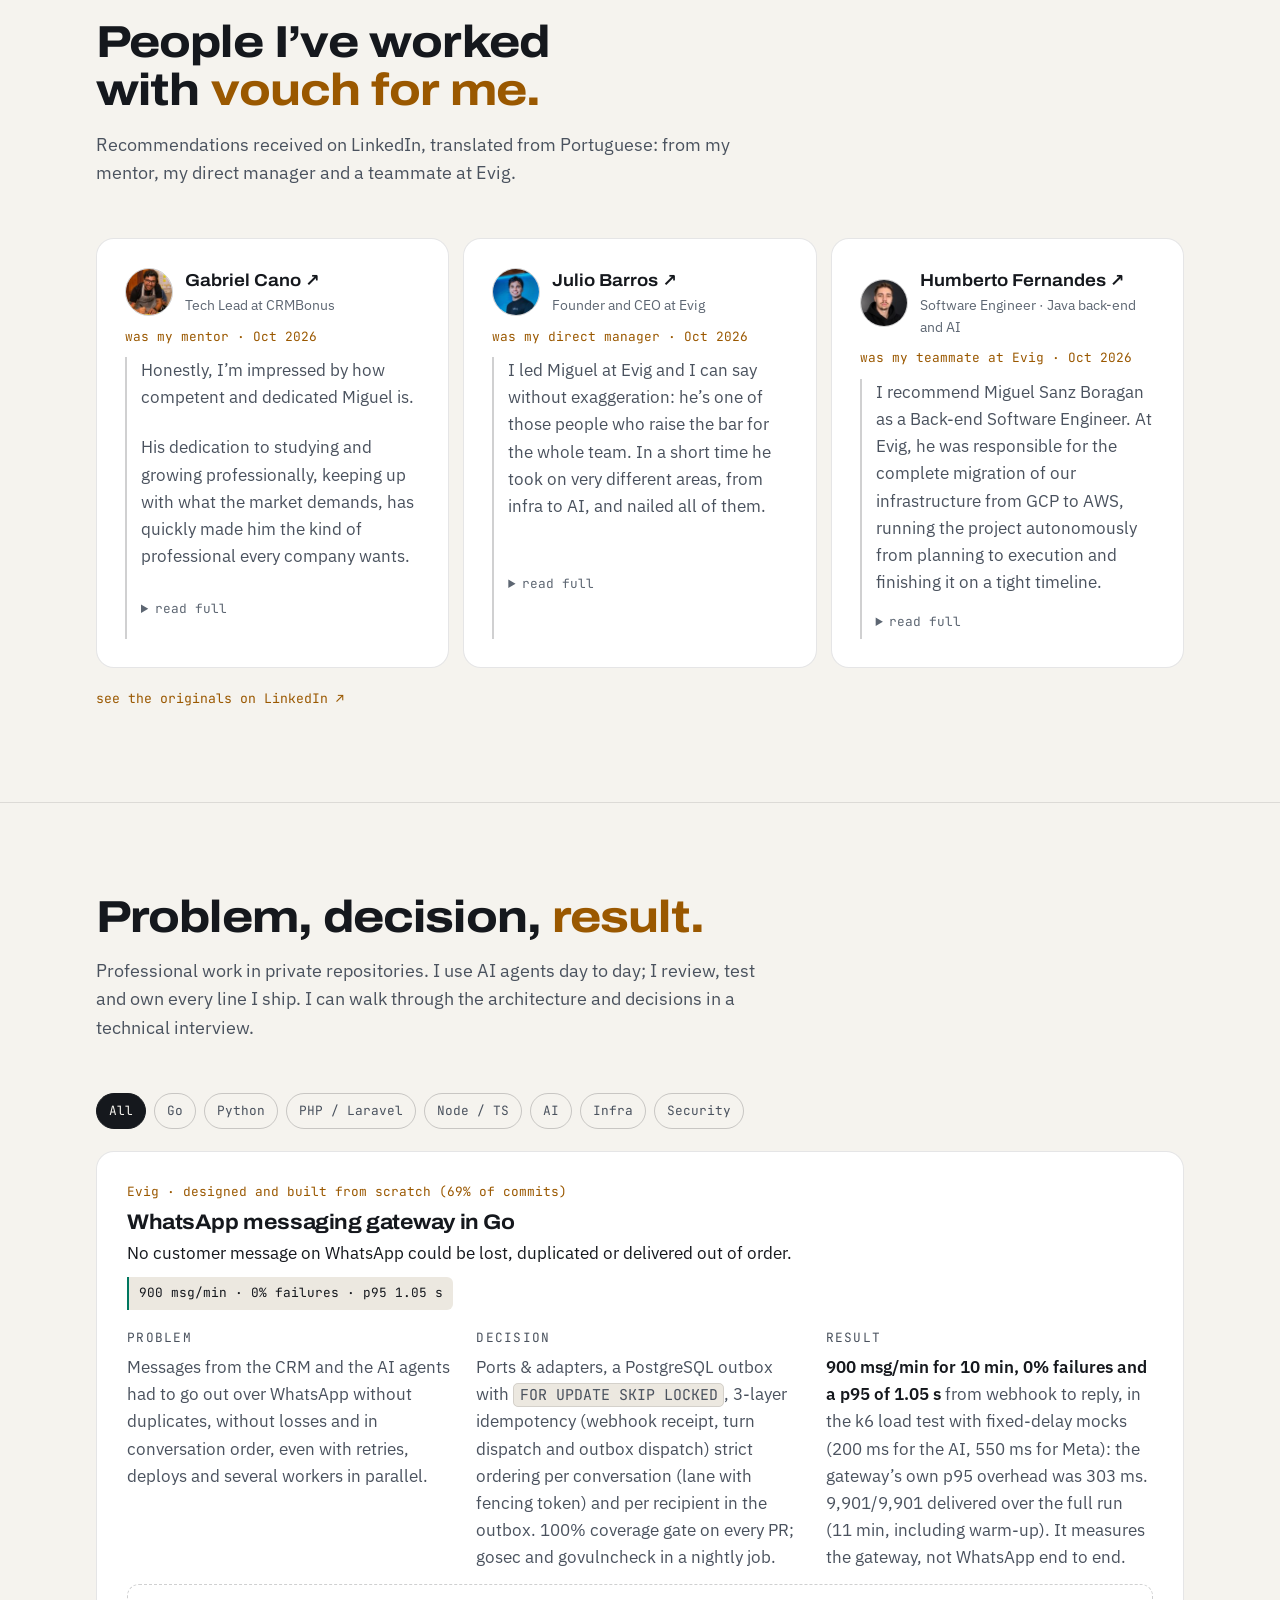
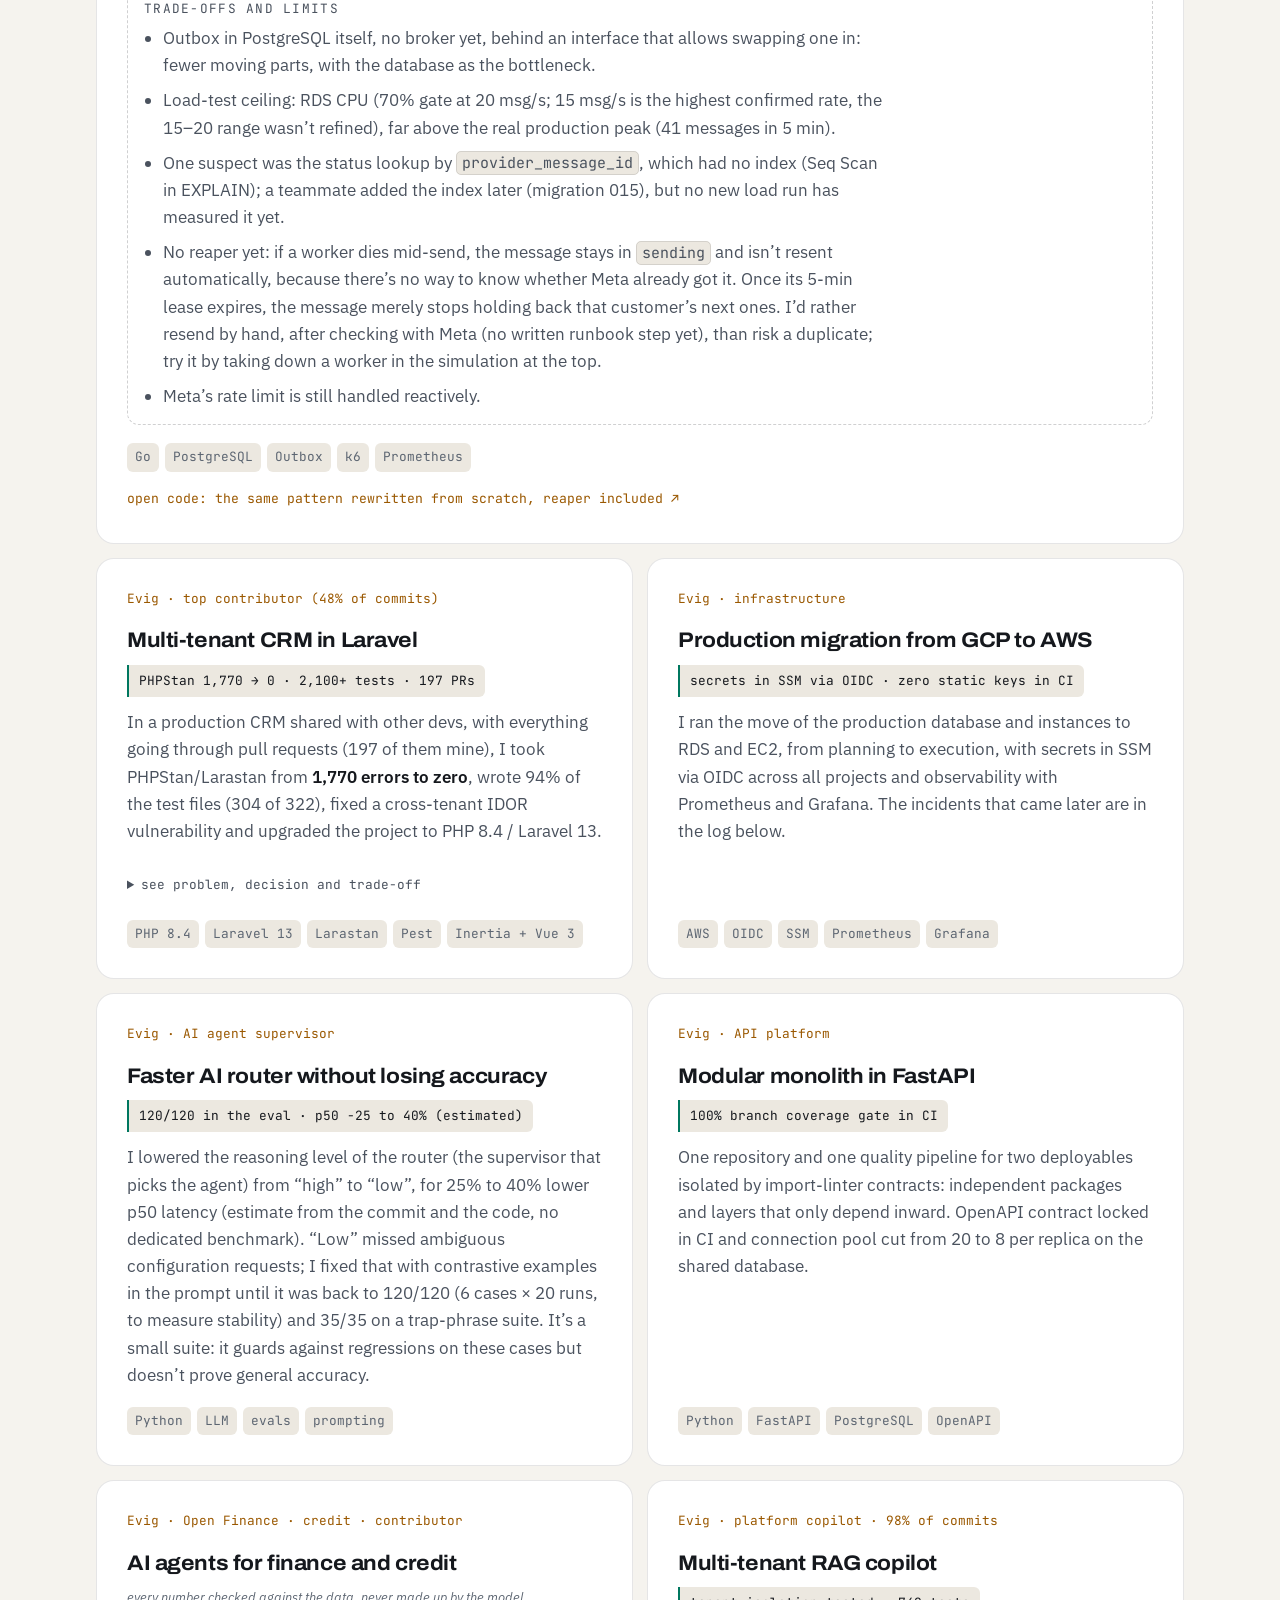
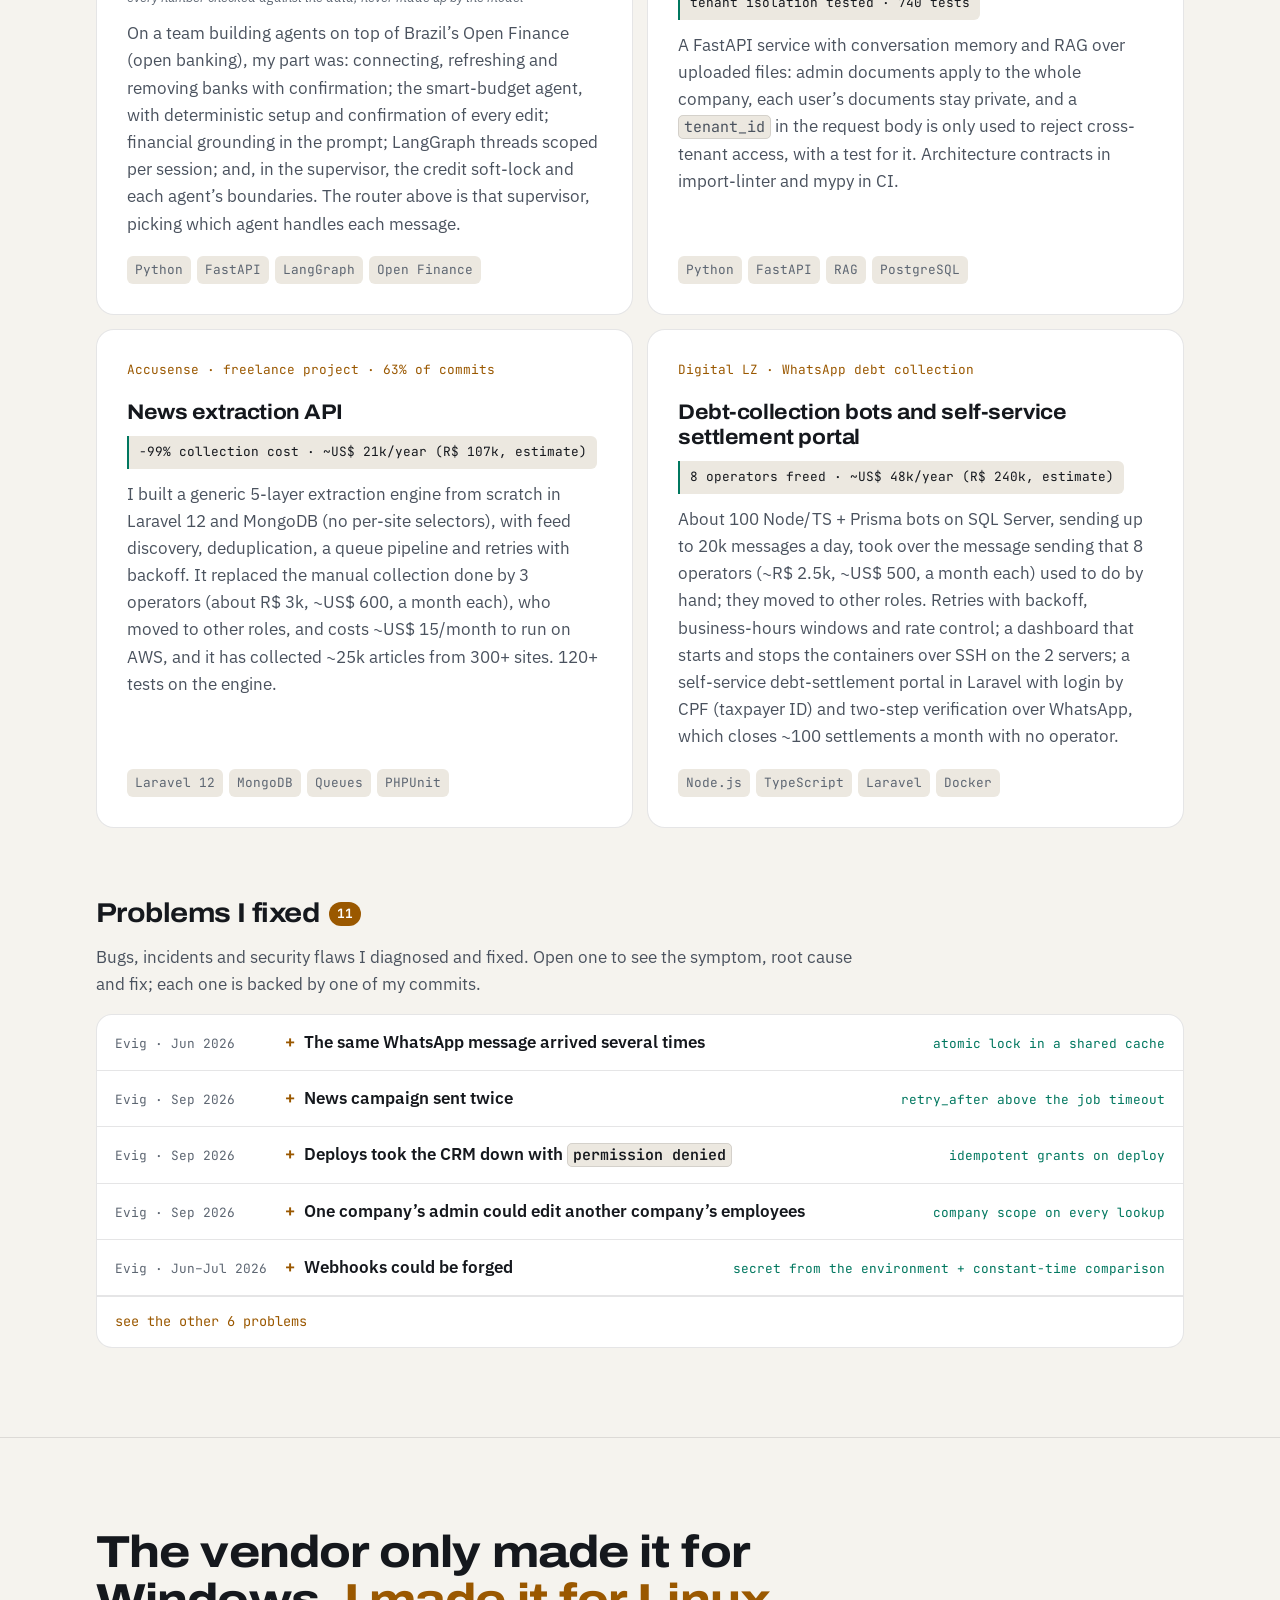
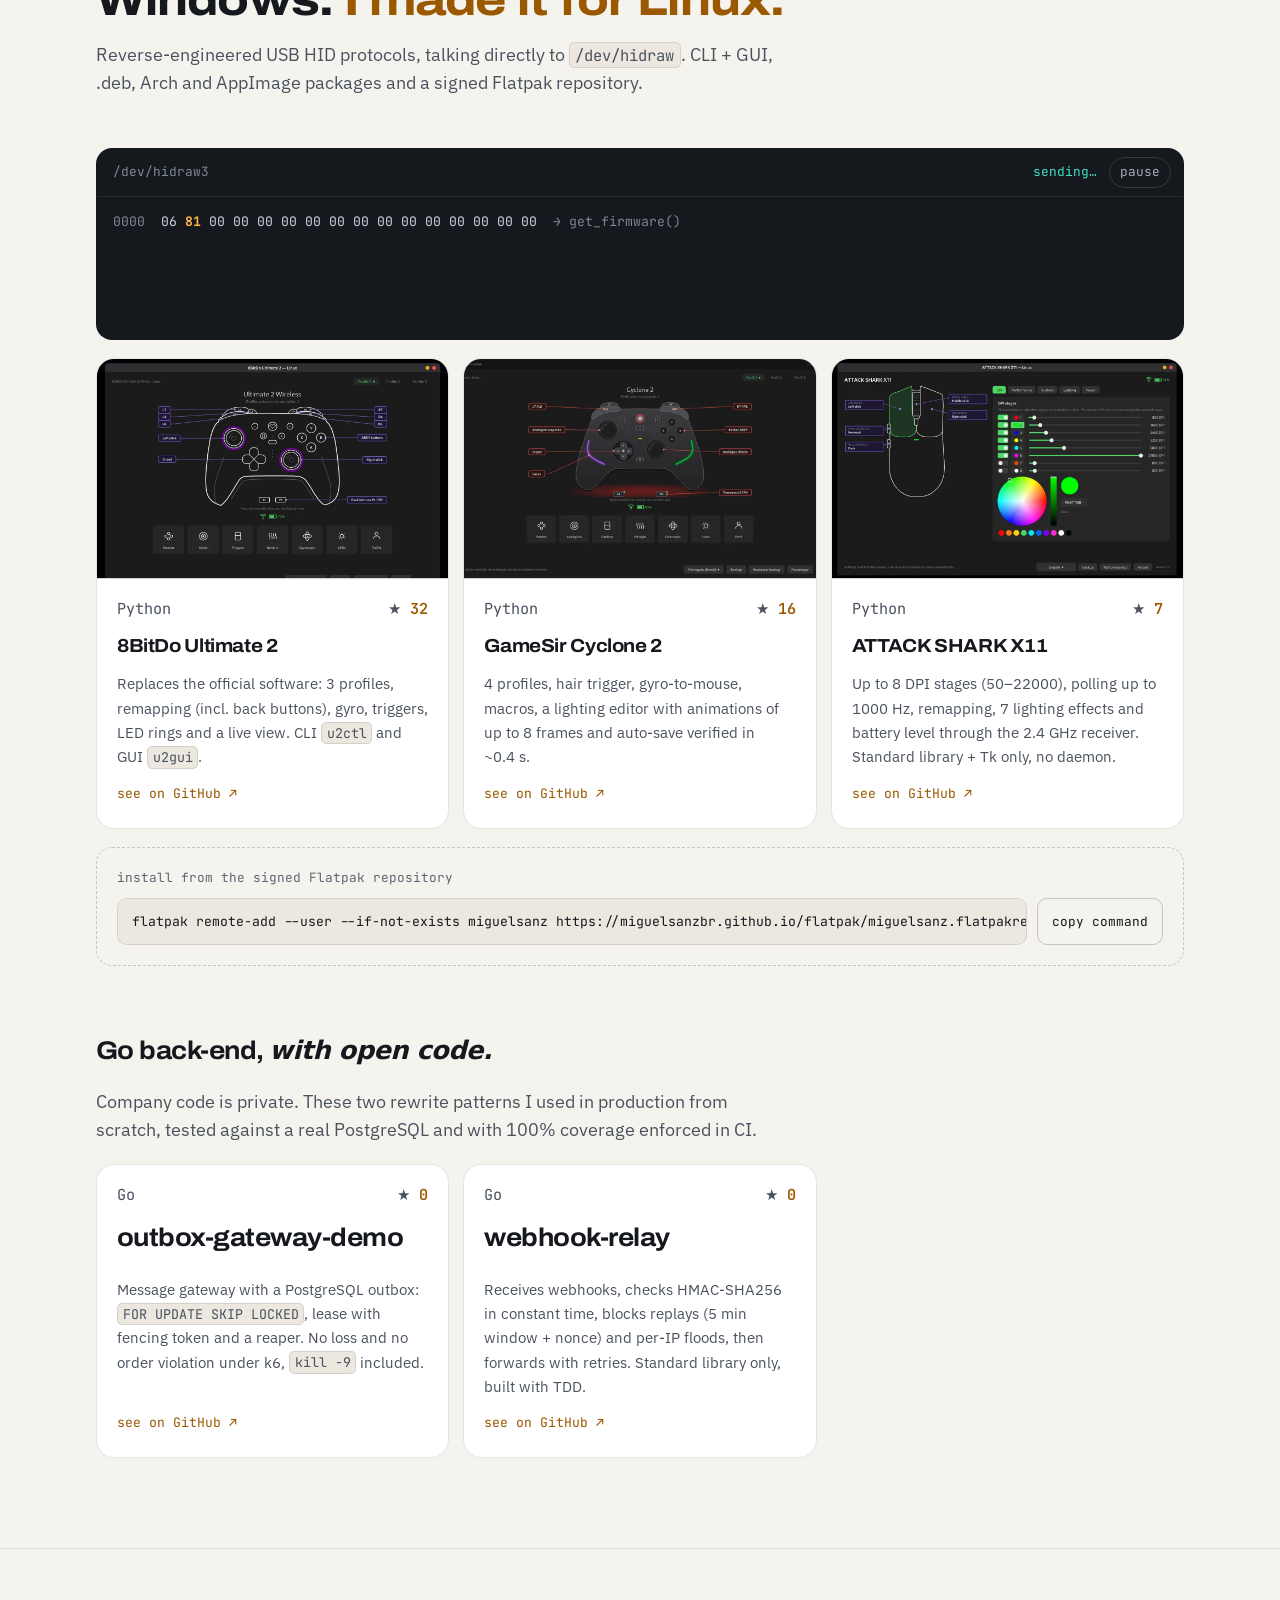
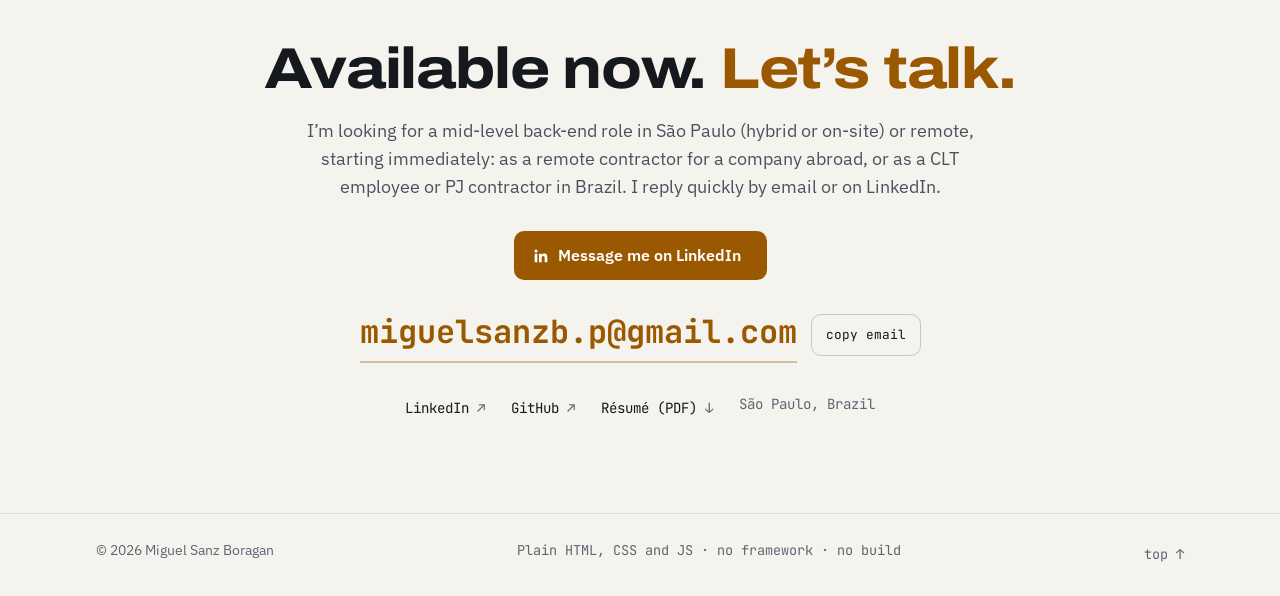
==== commit e677888e: "Bloco de back-end aberto: outbox-gateway-demo e webhook-relay (PT/EN)" ====
--- a/en/index.html
+++ b/en/index.html
@@ -613,6 +613,29 @@
                         <button type="button" class="copy" data-copy="#flatpak-cmd">copy command</button>
                     </div>
                 </div>
+
+                <div class="os-more">
+                    <h3 data-reveal>Go back-end, <em>with open code.</em></h3>
+                    <p class="lead" data-reveal>Company code is private. These two rewrite patterns I used in production from scratch, tested against a real PostgreSQL and with 100% coverage enforced in CI.</p>
+                    <div class="repos">
+                    <article class="repo" data-repo="MiguelSanzBr/outbox-gateway-demo" data-reveal>
+                        <div class="repo-body">
+                            <p class="repo-meta mono"><span>Go</span><span class="stars">★ <b data-stars>0</b></span></p>
+                            <h3 translate="no">outbox-gateway-demo</h3>
+                            <p>Message gateway with a PostgreSQL outbox: <code translate="no">FOR UPDATE SKIP LOCKED</code>, lease with fencing token and a reaper. No loss and no order violation under k6, <code translate="no">kill -9</code> included.</p>
+                            <a class="link" href="https://github.com/MiguelSanzBr/outbox-gateway-demo" target="_blank" rel="noopener">see on GitHub <span aria-hidden="true">↗</span><span class="sr-only"> (opens in a new tab)</span></a>
+                        </div>
+                    </article>
+                    <article class="repo" data-repo="MiguelSanzBr/webhook-relay" data-reveal data-delay="80">
+                        <div class="repo-body">
+                            <p class="repo-meta mono"><span>Go</span><span class="stars">★ <b data-stars>0</b></span></p>
+                            <h3 translate="no">webhook-relay</h3>
+                            <p>Receives webhooks, checks HMAC-SHA256 in constant time, blocks replays (5&nbsp;min window + nonce) and per-IP floods, then forwards with retries. Standard library only, built with TDD.</p>
+                            <a class="link" href="https://github.com/MiguelSanzBr/webhook-relay" target="_blank" rel="noopener">see on GitHub <span aria-hidden="true">↗</span><span class="sr-only"> (opens in a new tab)</span></a>
+                        </div>
+                    </article>
+                    </div>
+                </div>
             </div>
         </section>
 
--- a/style.css
+++ b/style.css
@@ -365,6 +365,9 @@
 .link:hover { text-decoration: underline; }
 .flatpak { margin-top: 18px; padding: 20px; border: 1px dashed var(--line-2); border-radius: 16px; }
 .flatpak-k { font-size: .8rem; color: var(--faint); margin-bottom: 10px; }
+.os-more { margin-top: 64px; }
+.os-more h3 { font-family: var(--display); font-stretch: 108%; font-size: 1.6rem; letter-spacing: -.02em; margin-bottom: 8px; }
+.os-more .lead { margin-bottom: 20px; }
 .cmd { display: flex; gap: 10px; align-items: stretch; }
 .cmd code { flex: 1; display: block; overflow-x: auto; white-space: nowrap; padding: 12px 14px; font-size: .82rem; border-radius: 10px; }
 .copy { font-family: var(--mono); font-size: .8rem; padding: 0 14px; border-radius: 10px; border: 1px solid var(--line-2); white-space: nowrap; transition: color .2s, border-color .2s; }
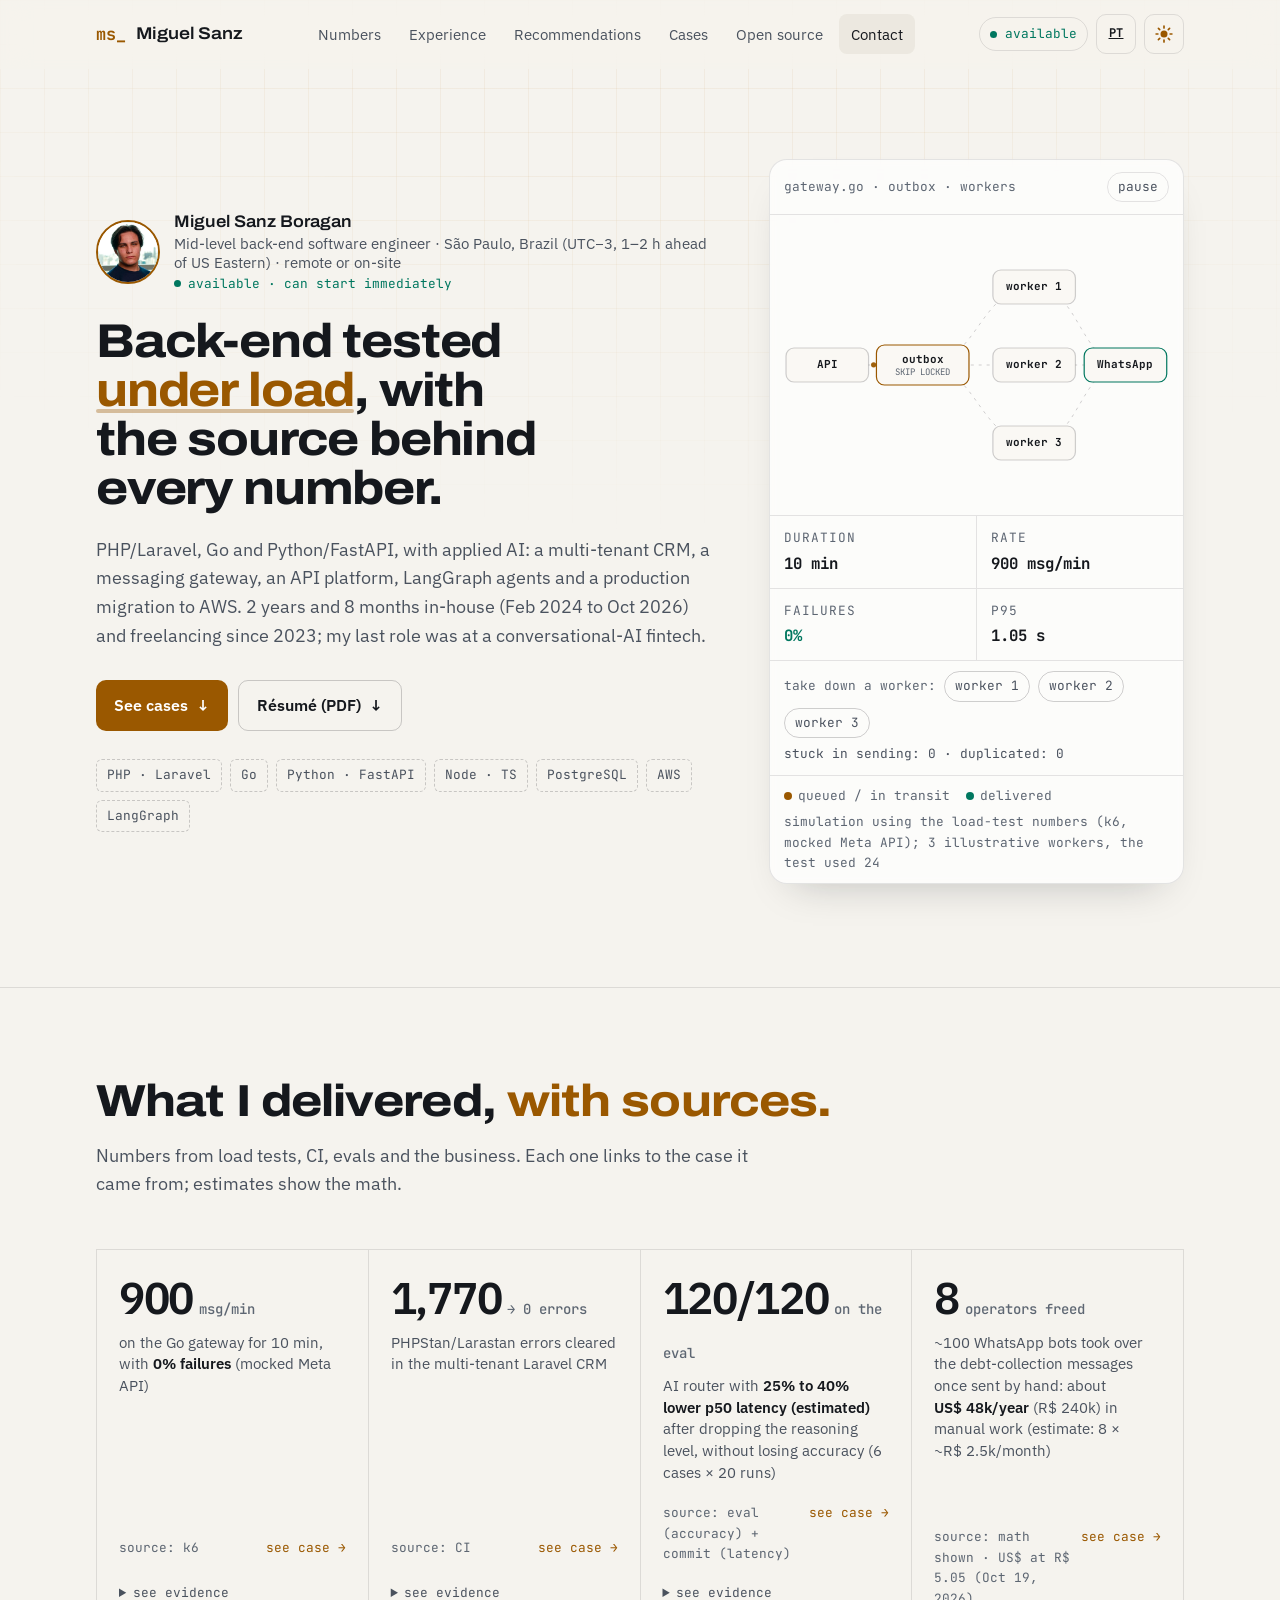
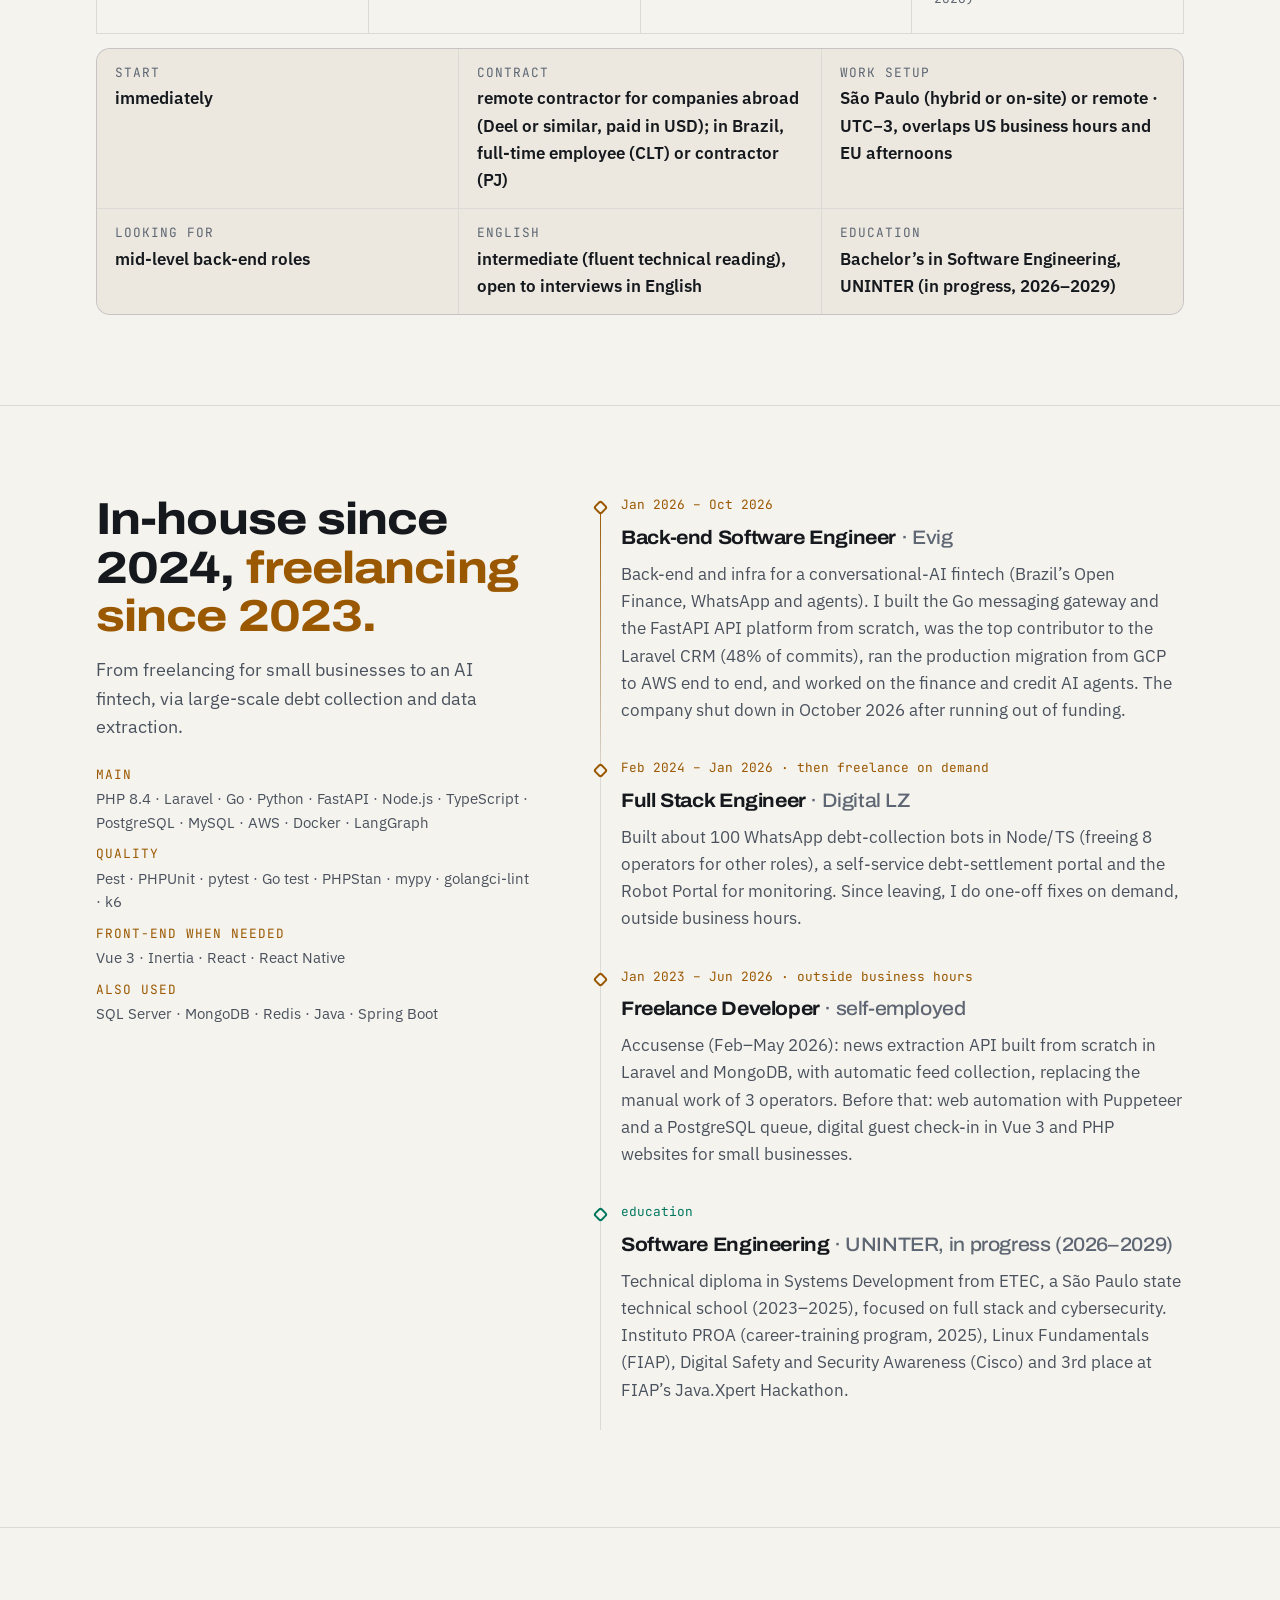
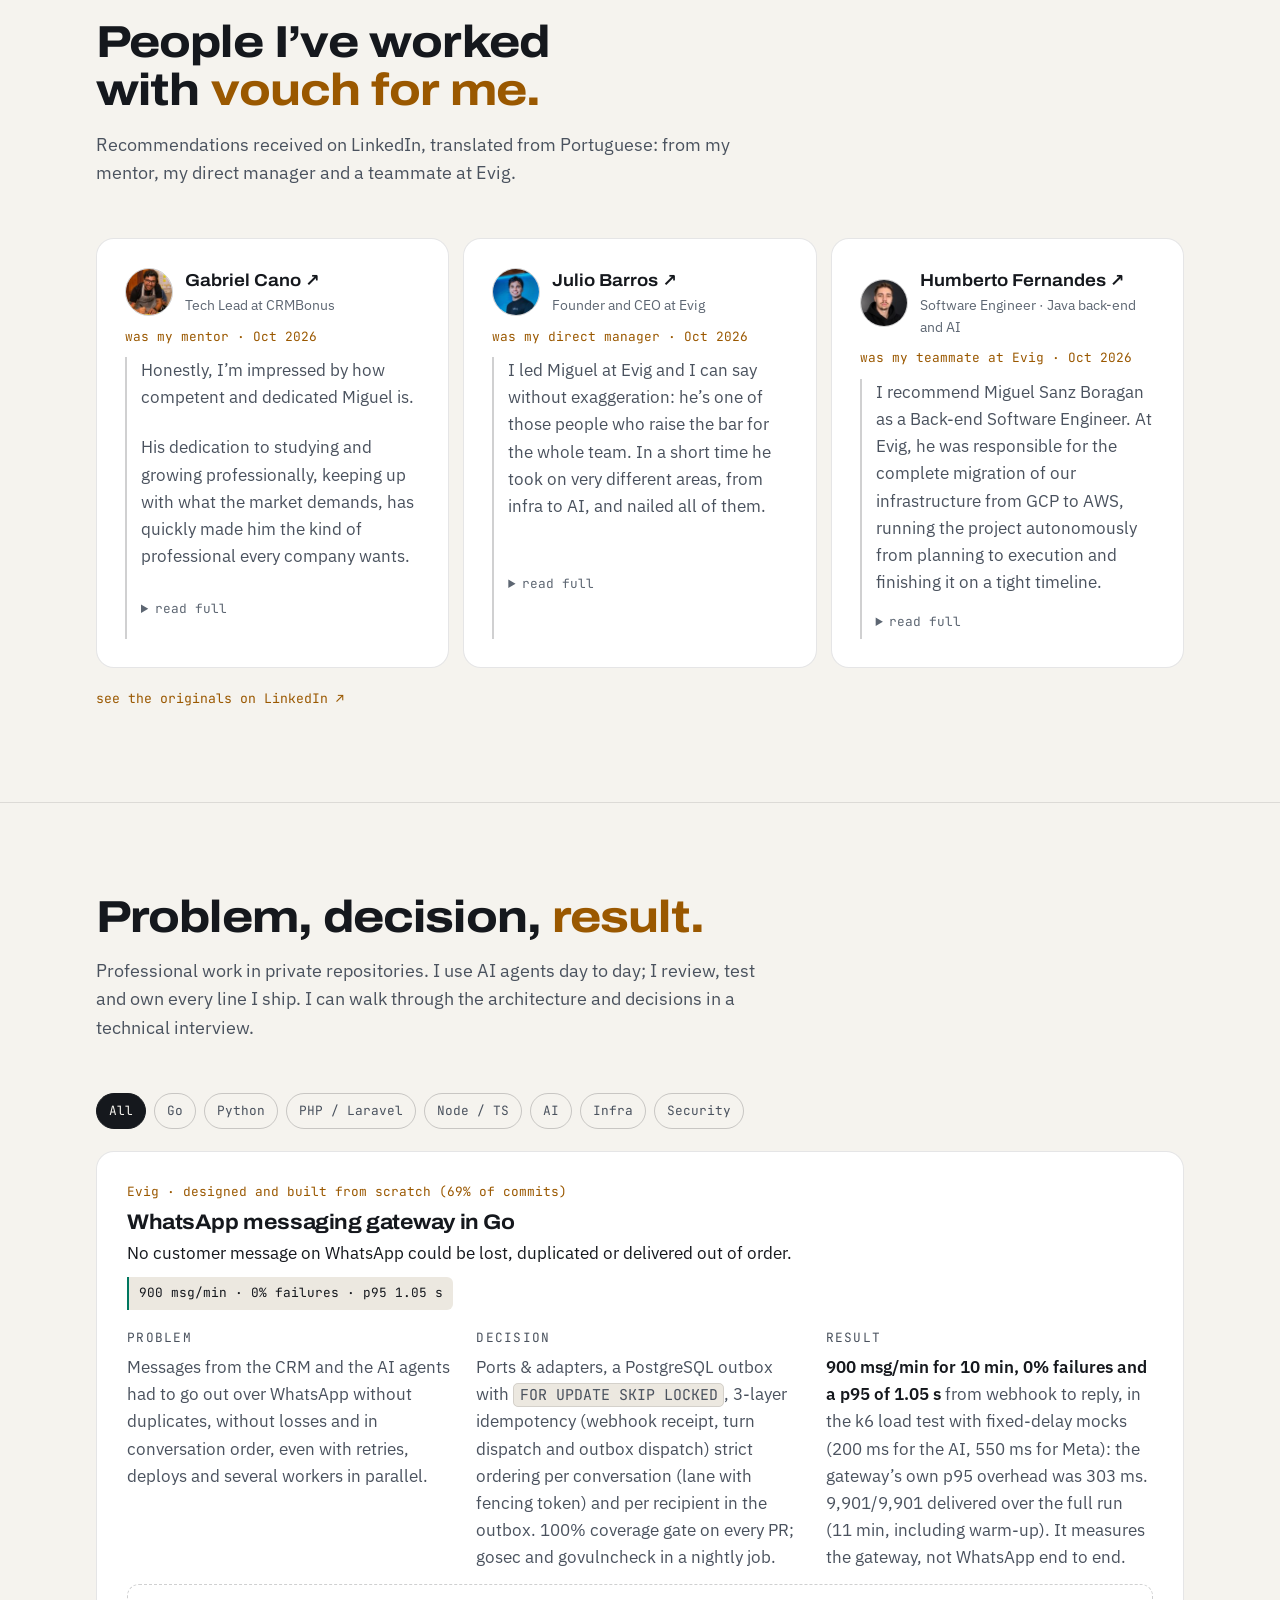
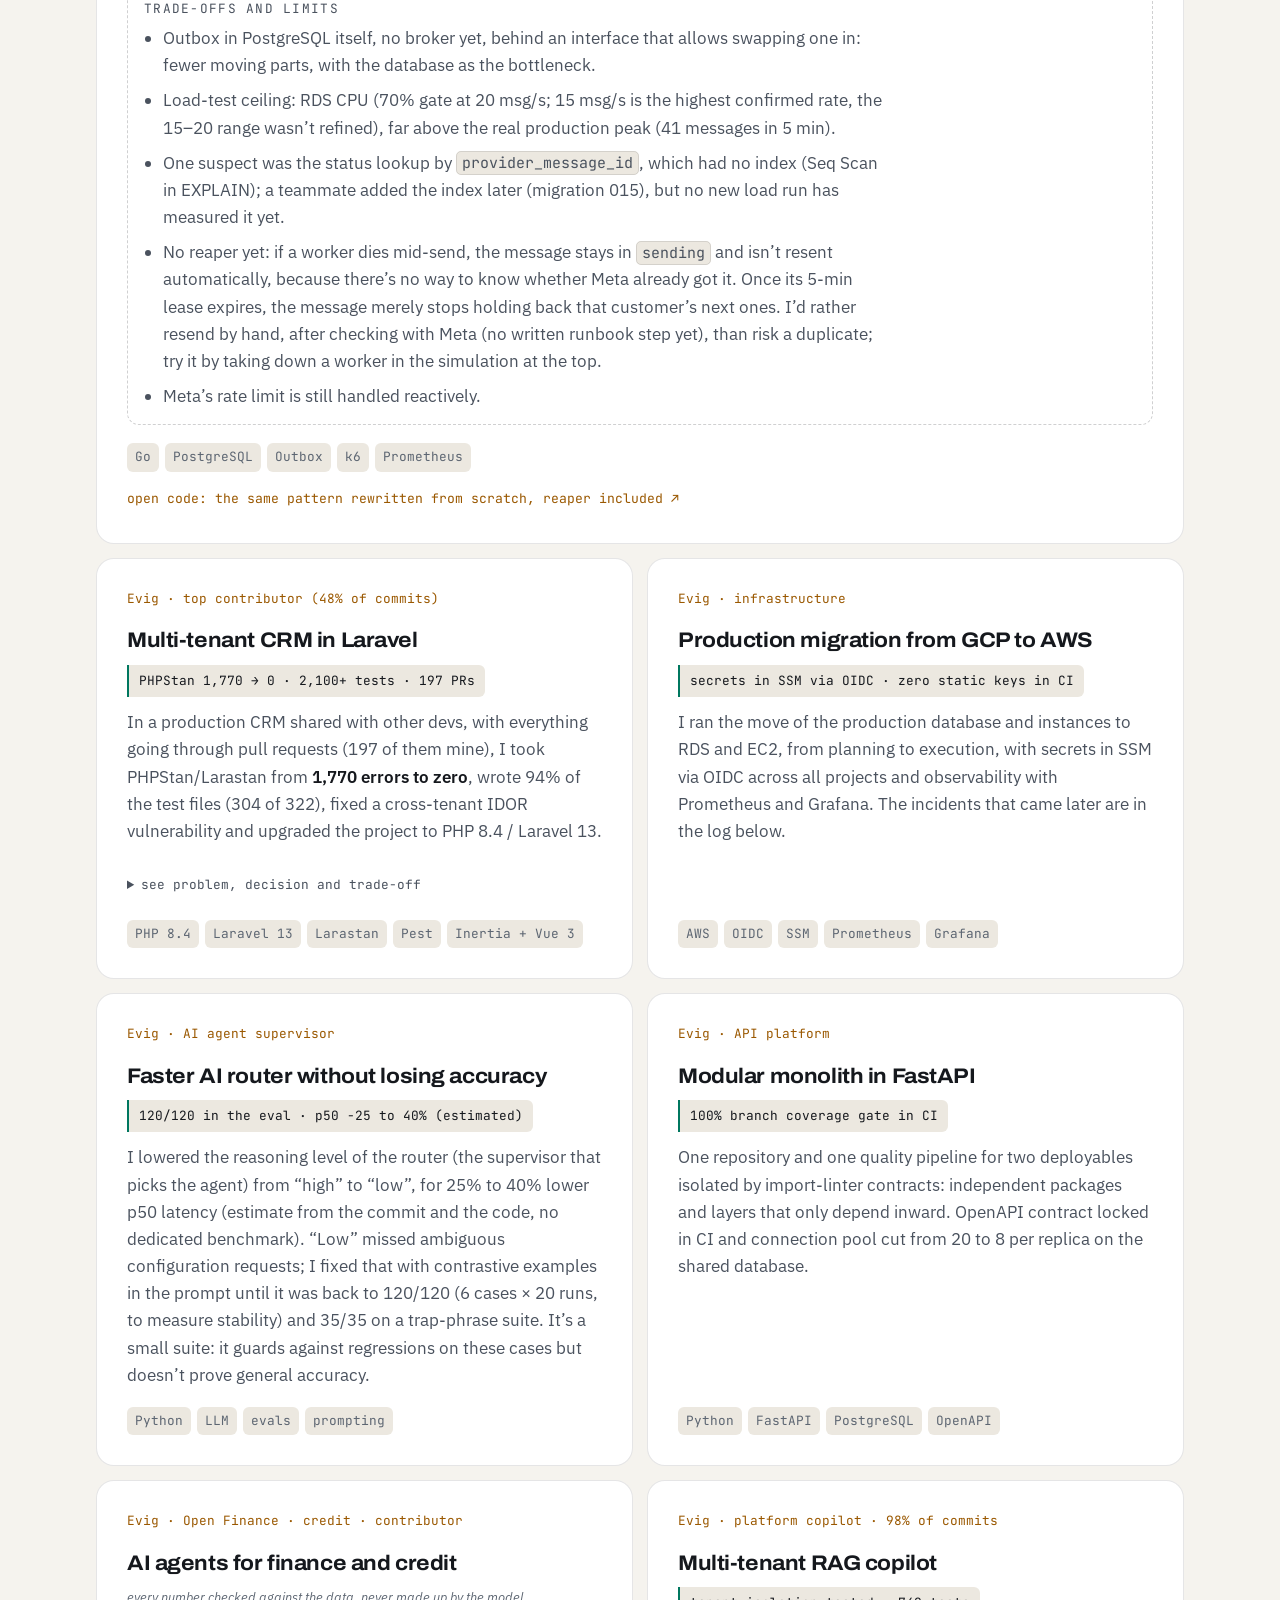
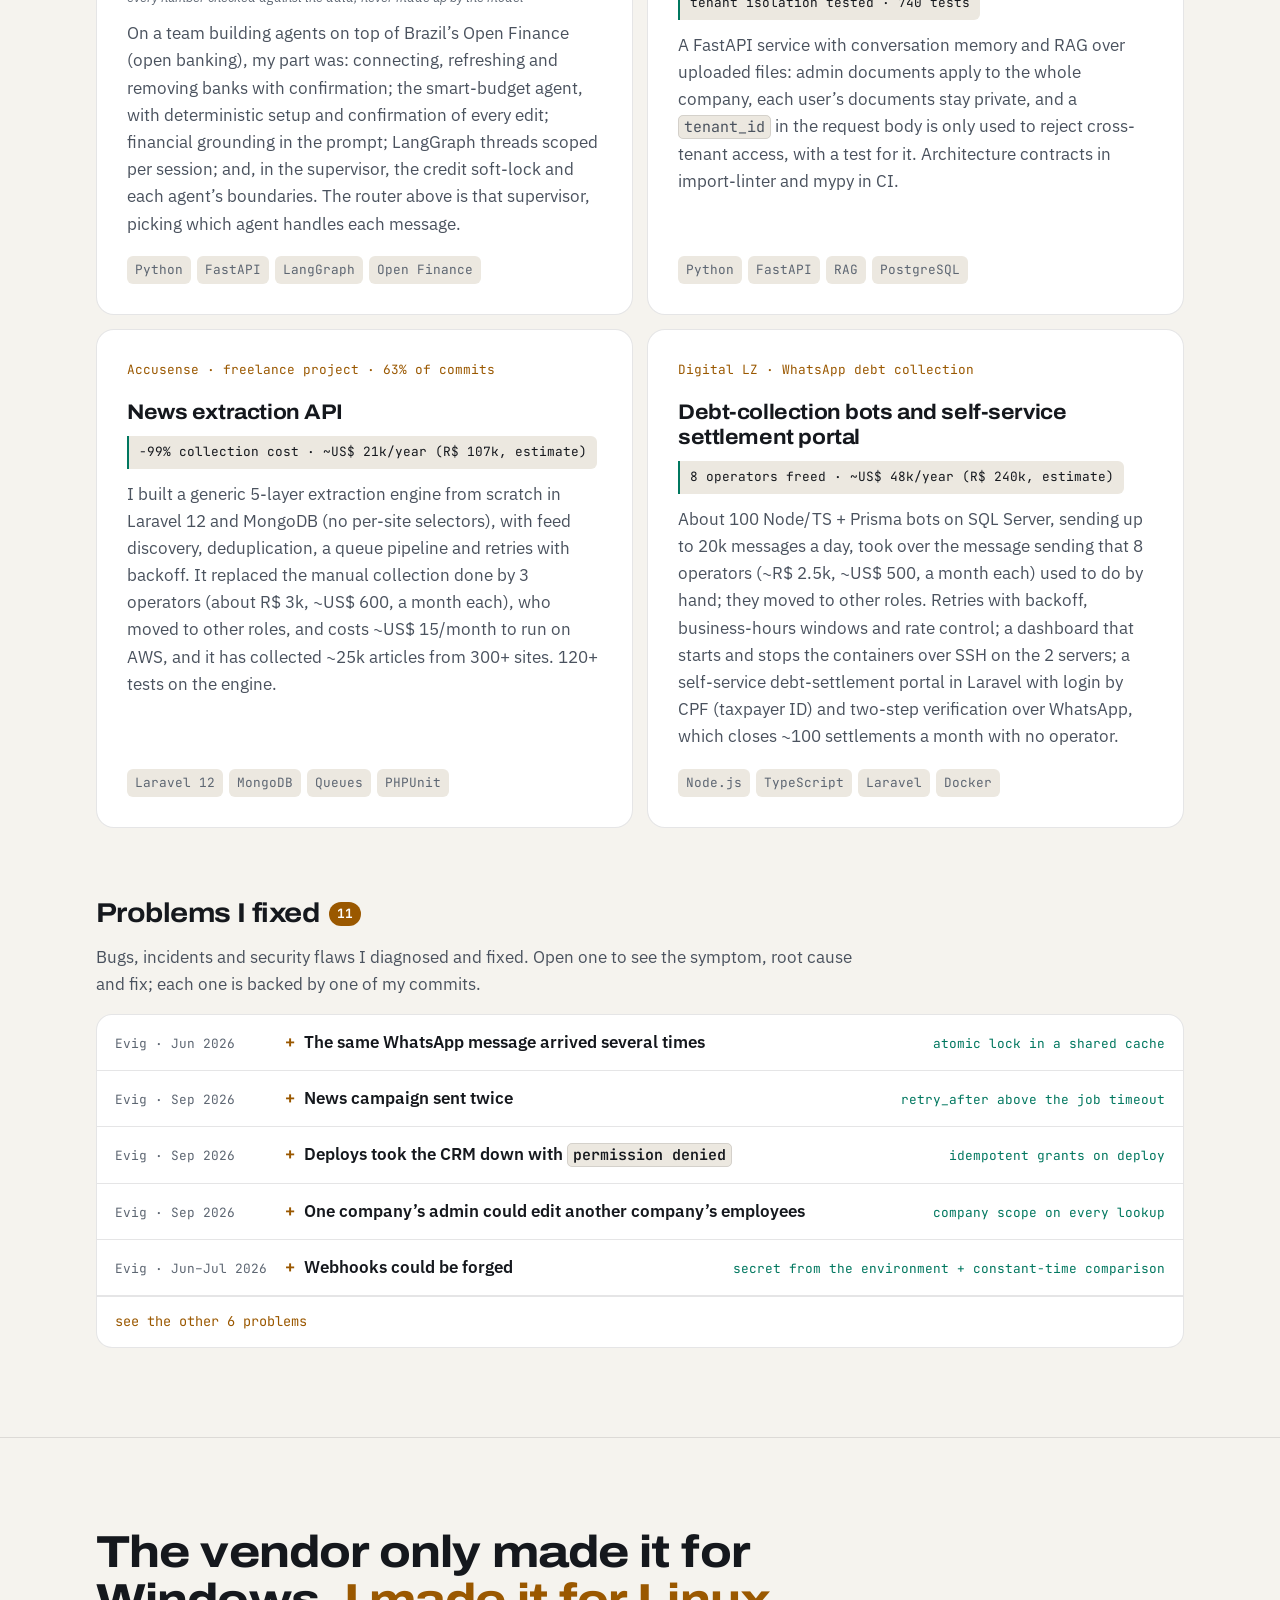
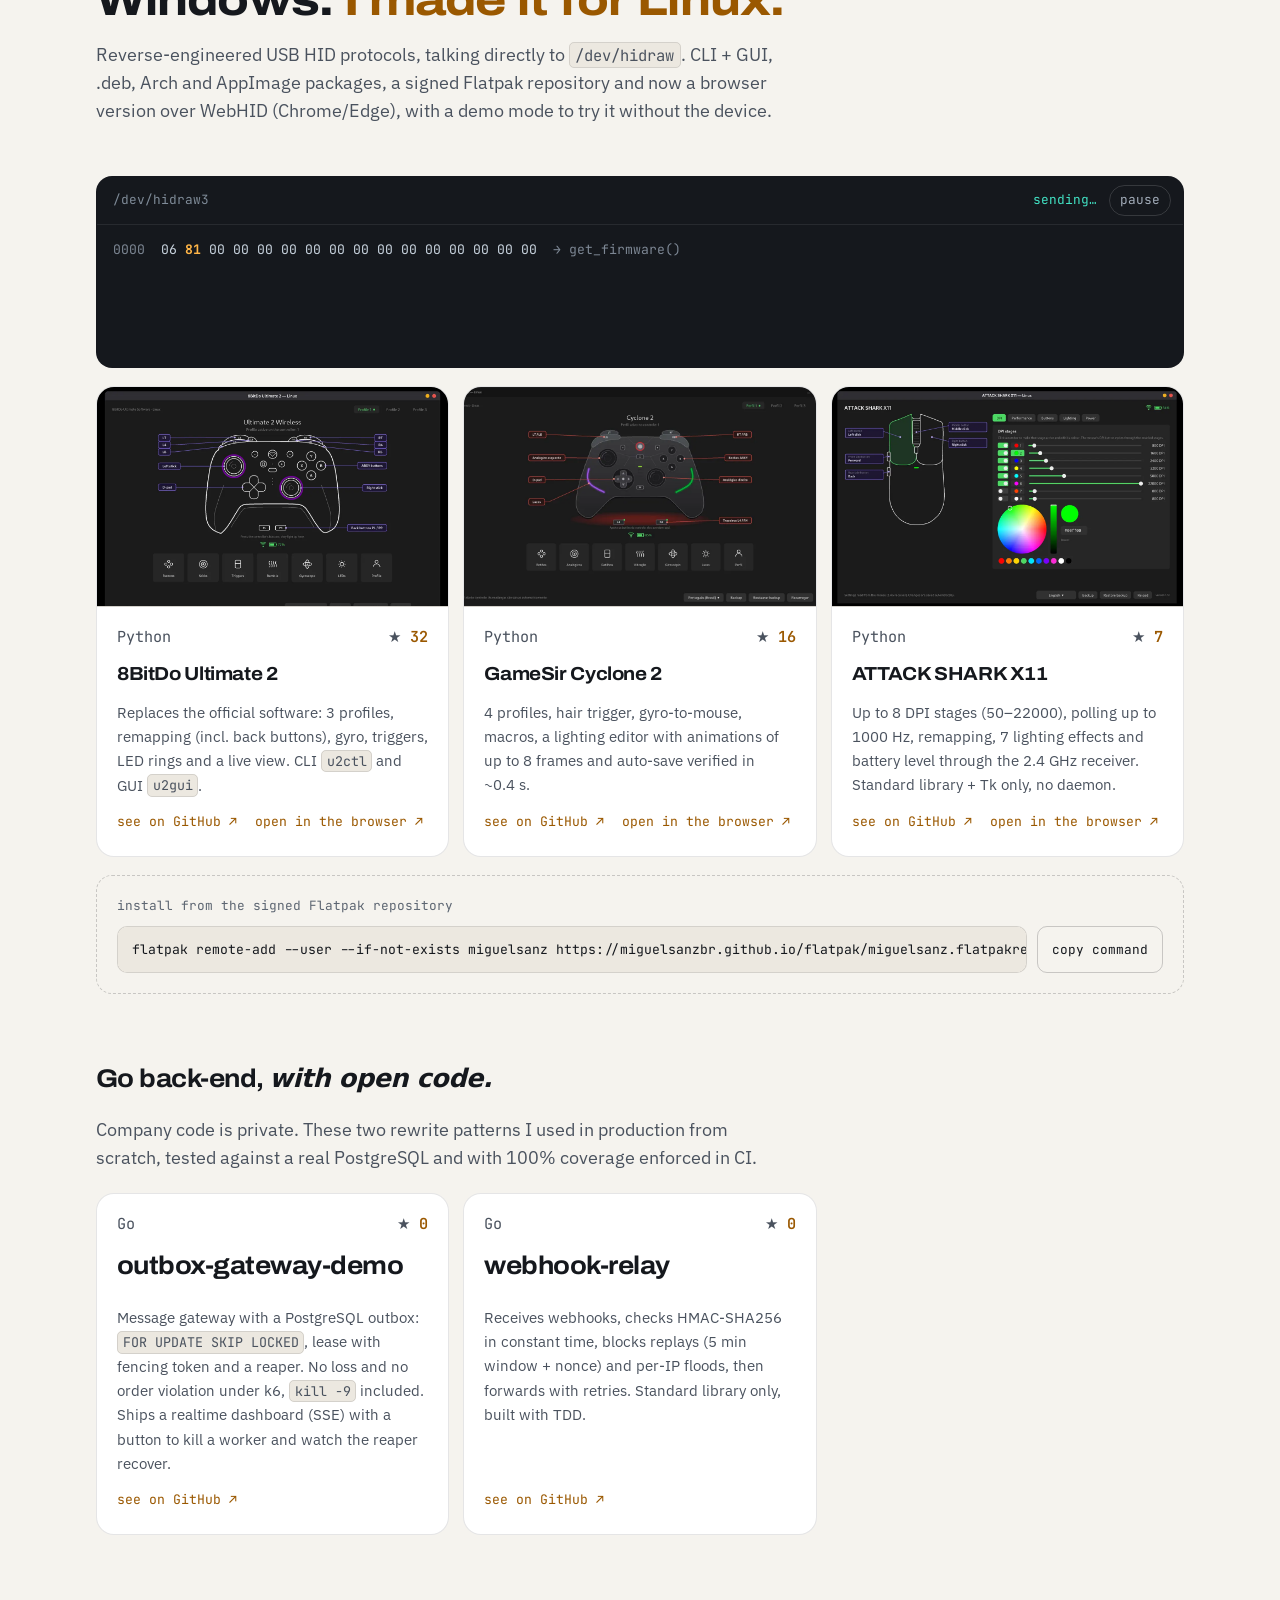
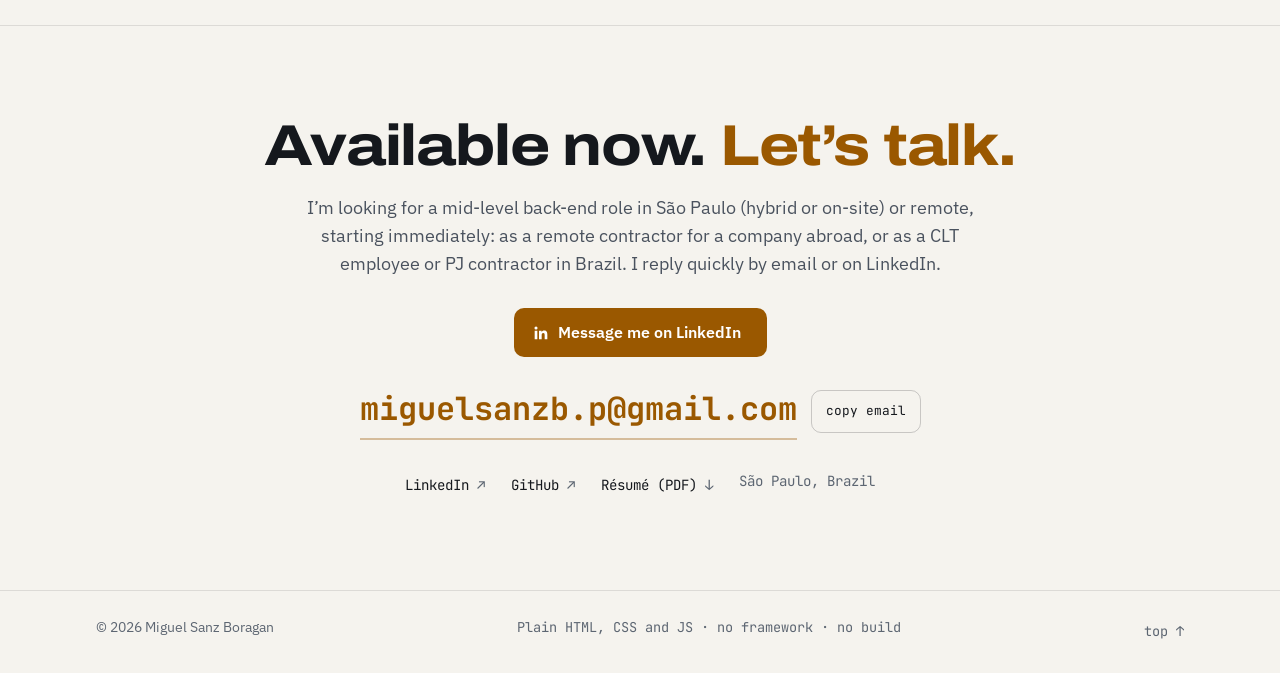
==== commit 790935fb: "Configuradores com link pra versão no navegador (WebHID) e outbox com painel em tempo real" ====
--- a/en/index.html
+++ b/en/index.html
@@ -568,7 +568,7 @@
             <div class="shell">
                 <header class="section-head" data-reveal>
                     <h2 id="os-title">The vendor only made it for Windows. <em>I made it for Linux.</em></h2>
-                    <p class="lead">Reverse-engineered USB HID protocols, talking directly to <code translate="no">/dev/hidraw</code>. CLI + GUI, .deb, Arch and AppImage packages and a signed Flatpak repository.</p>
+                    <p class="lead">Reverse-engineered USB HID protocols, talking directly to <code translate="no">/dev/hidraw</code>. CLI + GUI, .deb, Arch and AppImage packages, a signed Flatpak repository and now a browser version over WebHID (Chrome/Edge), with a demo mode to try it without the device.</p>
                 </header>
 
                 <div class="hex" data-reveal>
@@ -583,7 +583,7 @@
                             <p class="repo-meta mono"><span>Python</span><span class="stars">★ <b data-stars>32</b></span></p>
                             <h3>8BitDo Ultimate 2</h3>
                             <p>Replaces the official software: 3 profiles, remapping (incl. back buttons), gyro, triggers, LED rings and a live view. CLI <code translate="no">u2ctl</code> and GUI <code translate="no">u2gui</code>.</p>
-                            <a class="link" href="https://github.com/MiguelSanzBr/8bitdo-ultimate2-linux" target="_blank" rel="noopener">see on GitHub <span aria-hidden="true">↗</span><span class="sr-only"> (opens in a new tab)</span></a>
+                            <p class="repo-links"><a class="link" href="https://github.com/MiguelSanzBr/8bitdo-ultimate2-linux" target="_blank" rel="noopener">see on GitHub <span aria-hidden="true">↗</span><span class="sr-only"> (opens in a new tab)</span></a> <a class="link" href="https://miguelsanzbr.github.io/8bitdo-ultimate2-web/" target="_blank" rel="noopener">open in the browser <span aria-hidden="true">↗</span><span class="sr-only"> (opens in a new tab)</span></a></p>
                         </div>
                     </article>
                     <article class="repo" data-repo="MiguelSanzBr/gamesir-cyclone2-linux" data-reveal data-delay="80">
@@ -592,7 +592,7 @@
                             <p class="repo-meta mono"><span>Python</span><span class="stars">★ <b data-stars>16</b></span></p>
                             <h3>GameSir Cyclone 2</h3>
                             <p>4 profiles, hair trigger, gyro-to-mouse, macros, a lighting editor with animations of up to 8 frames and auto-save verified in ~0.4&nbsp;s.</p>
-                            <a class="link" href="https://github.com/MiguelSanzBr/gamesir-cyclone2-linux" target="_blank" rel="noopener">see on GitHub <span aria-hidden="true">↗</span><span class="sr-only"> (opens in a new tab)</span></a>
+                            <p class="repo-links"><a class="link" href="https://github.com/MiguelSanzBr/gamesir-cyclone2-linux" target="_blank" rel="noopener">see on GitHub <span aria-hidden="true">↗</span><span class="sr-only"> (opens in a new tab)</span></a> <a class="link" href="https://miguelsanzbr.github.io/gamesir-cyclone2-web/" target="_blank" rel="noopener">open in the browser <span aria-hidden="true">↗</span><span class="sr-only"> (opens in a new tab)</span></a></p>
                         </div>
                     </article>
                     <article class="repo" data-repo="MiguelSanzBr/attackshark-x11-linux" data-reveal data-delay="160">
@@ -601,7 +601,7 @@
                             <p class="repo-meta mono"><span>Python</span><span class="stars">★ <b data-stars>7</b></span></p>
                             <h3>ATTACK SHARK X11</h3>
                             <p>Up to 8 DPI stages (50–22000), polling up to 1000&nbsp;Hz, remapping, 7 lighting effects and battery level through the 2.4&nbsp;GHz receiver. Standard library + Tk only, no daemon.</p>
-                            <a class="link" href="https://github.com/MiguelSanzBr/attackshark-x11-linux" target="_blank" rel="noopener">see on GitHub <span aria-hidden="true">↗</span><span class="sr-only"> (opens in a new tab)</span></a>
+                            <p class="repo-links"><a class="link" href="https://github.com/MiguelSanzBr/attackshark-x11-linux" target="_blank" rel="noopener">see on GitHub <span aria-hidden="true">↗</span><span class="sr-only"> (opens in a new tab)</span></a> <a class="link" href="https://miguelsanzbr.github.io/attackshark-x11-web/" target="_blank" rel="noopener">open in the browser <span aria-hidden="true">↗</span><span class="sr-only"> (opens in a new tab)</span></a></p>
                         </div>
                     </article>
                 </div>
@@ -622,7 +622,7 @@
                         <div class="repo-body">
                             <p class="repo-meta mono"><span>Go</span><span class="stars">★ <b data-stars>0</b></span></p>
                             <h3 translate="no">outbox-gateway-demo</h3>
-                            <p>Message gateway with a PostgreSQL outbox: <code translate="no">FOR UPDATE SKIP LOCKED</code>, lease with fencing token and a reaper. No loss and no order violation under k6, <code translate="no">kill -9</code> included.</p>
+                            <p>Message gateway with a PostgreSQL outbox: <code translate="no">FOR UPDATE SKIP LOCKED</code>, lease with fencing token and a reaper. No loss and no order violation under k6, <code translate="no">kill -9</code> included. Ships a realtime dashboard (SSE) with a button to kill a worker and watch the reaper recover.</p>
                             <a class="link" href="https://github.com/MiguelSanzBr/outbox-gateway-demo" target="_blank" rel="noopener">see on GitHub <span aria-hidden="true">↗</span><span class="sr-only"> (opens in a new tab)</span></a>
                         </div>
                     </article>
--- a/style.css
+++ b/style.css
@@ -361,6 +361,7 @@
 .stars b { color: var(--amber); font-variant-numeric: tabular-nums; }
 .repo h3 { font-family: var(--display); font-stretch: 108%; font-size: 1.18rem; letter-spacing: -.02em; }
 .repo p { color: var(--dim); font-size: .95rem; }
+.repo-links { display: flex; flex-wrap: wrap; gap: 6px 18px; margin-top: auto; }
 .link { display: inline-block; padding-block: 4px; margin-top: auto; font-family: var(--mono); font-size: .82rem; color: var(--amber); text-decoration: none; }
 .link:hover { text-decoration: underline; }
 .flatpak { margin-top: 18px; padding: 20px; border: 1px dashed var(--line-2); border-radius: 16px; }
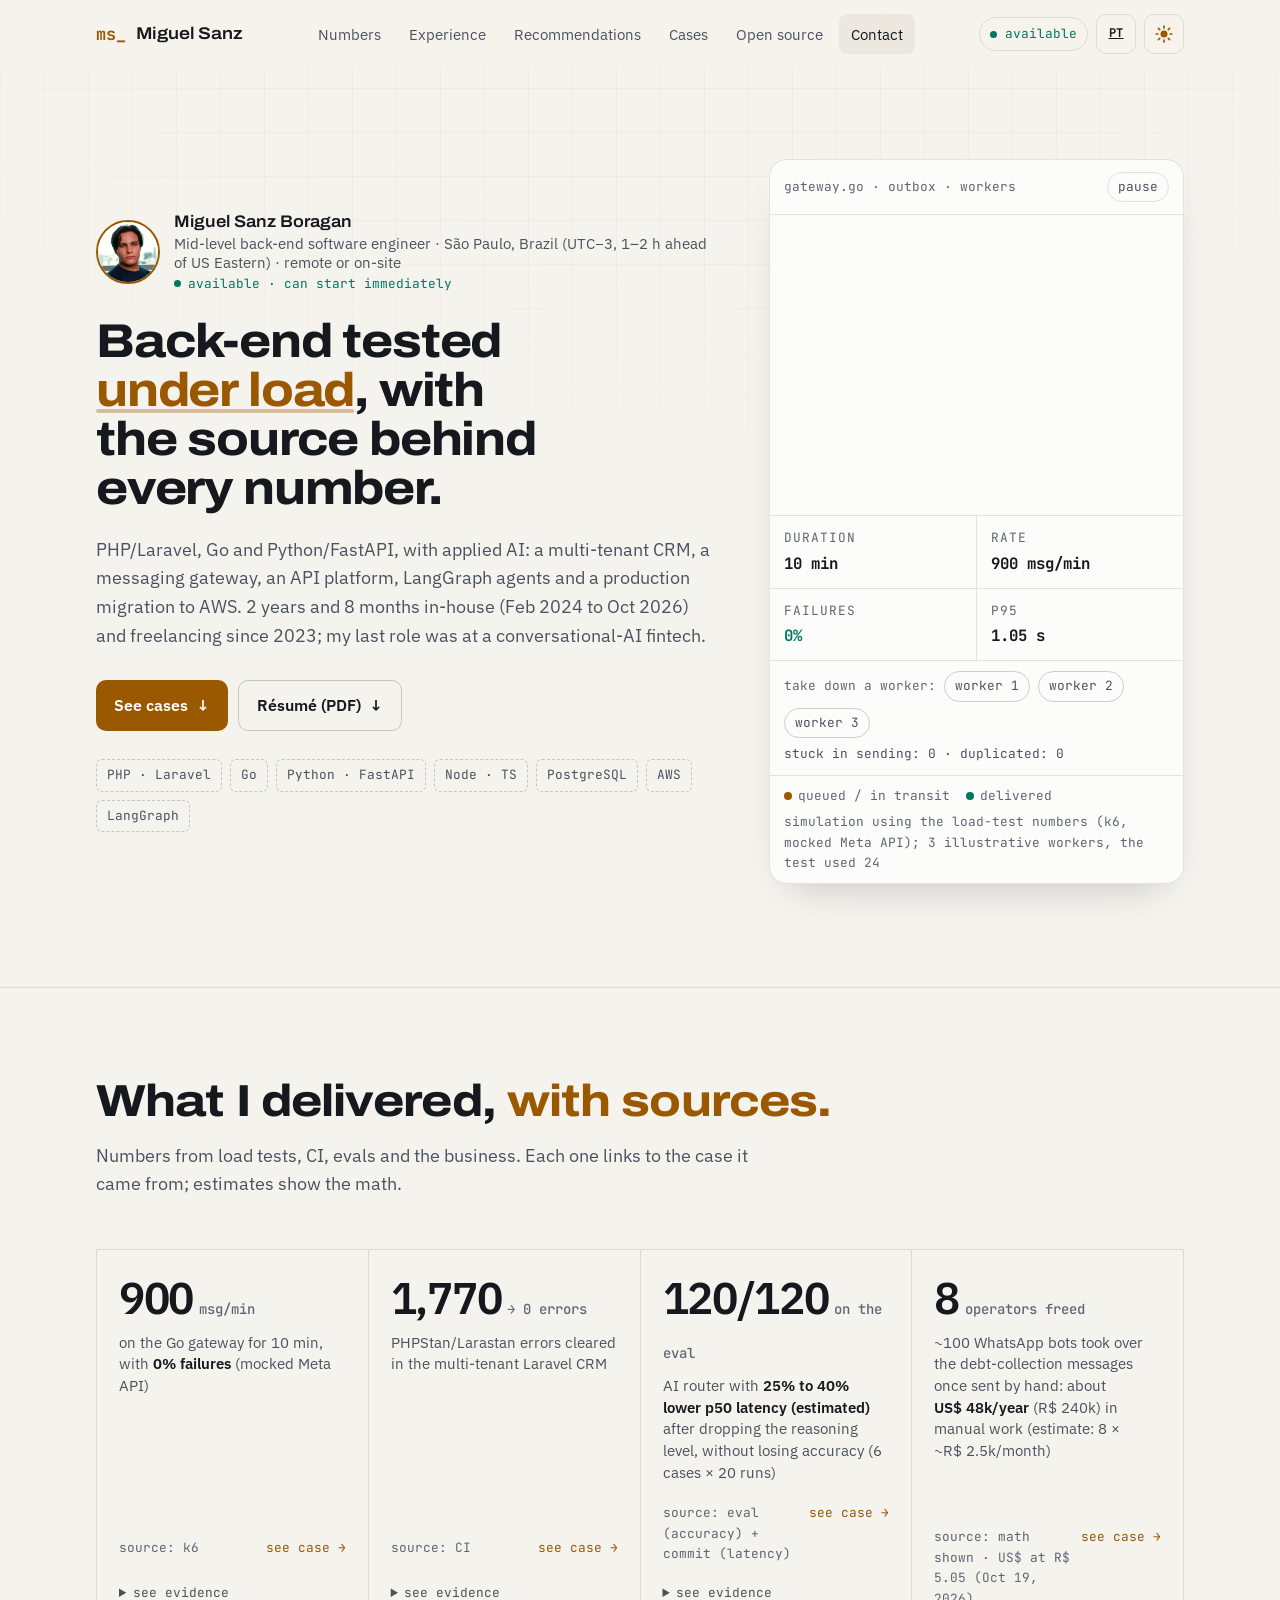
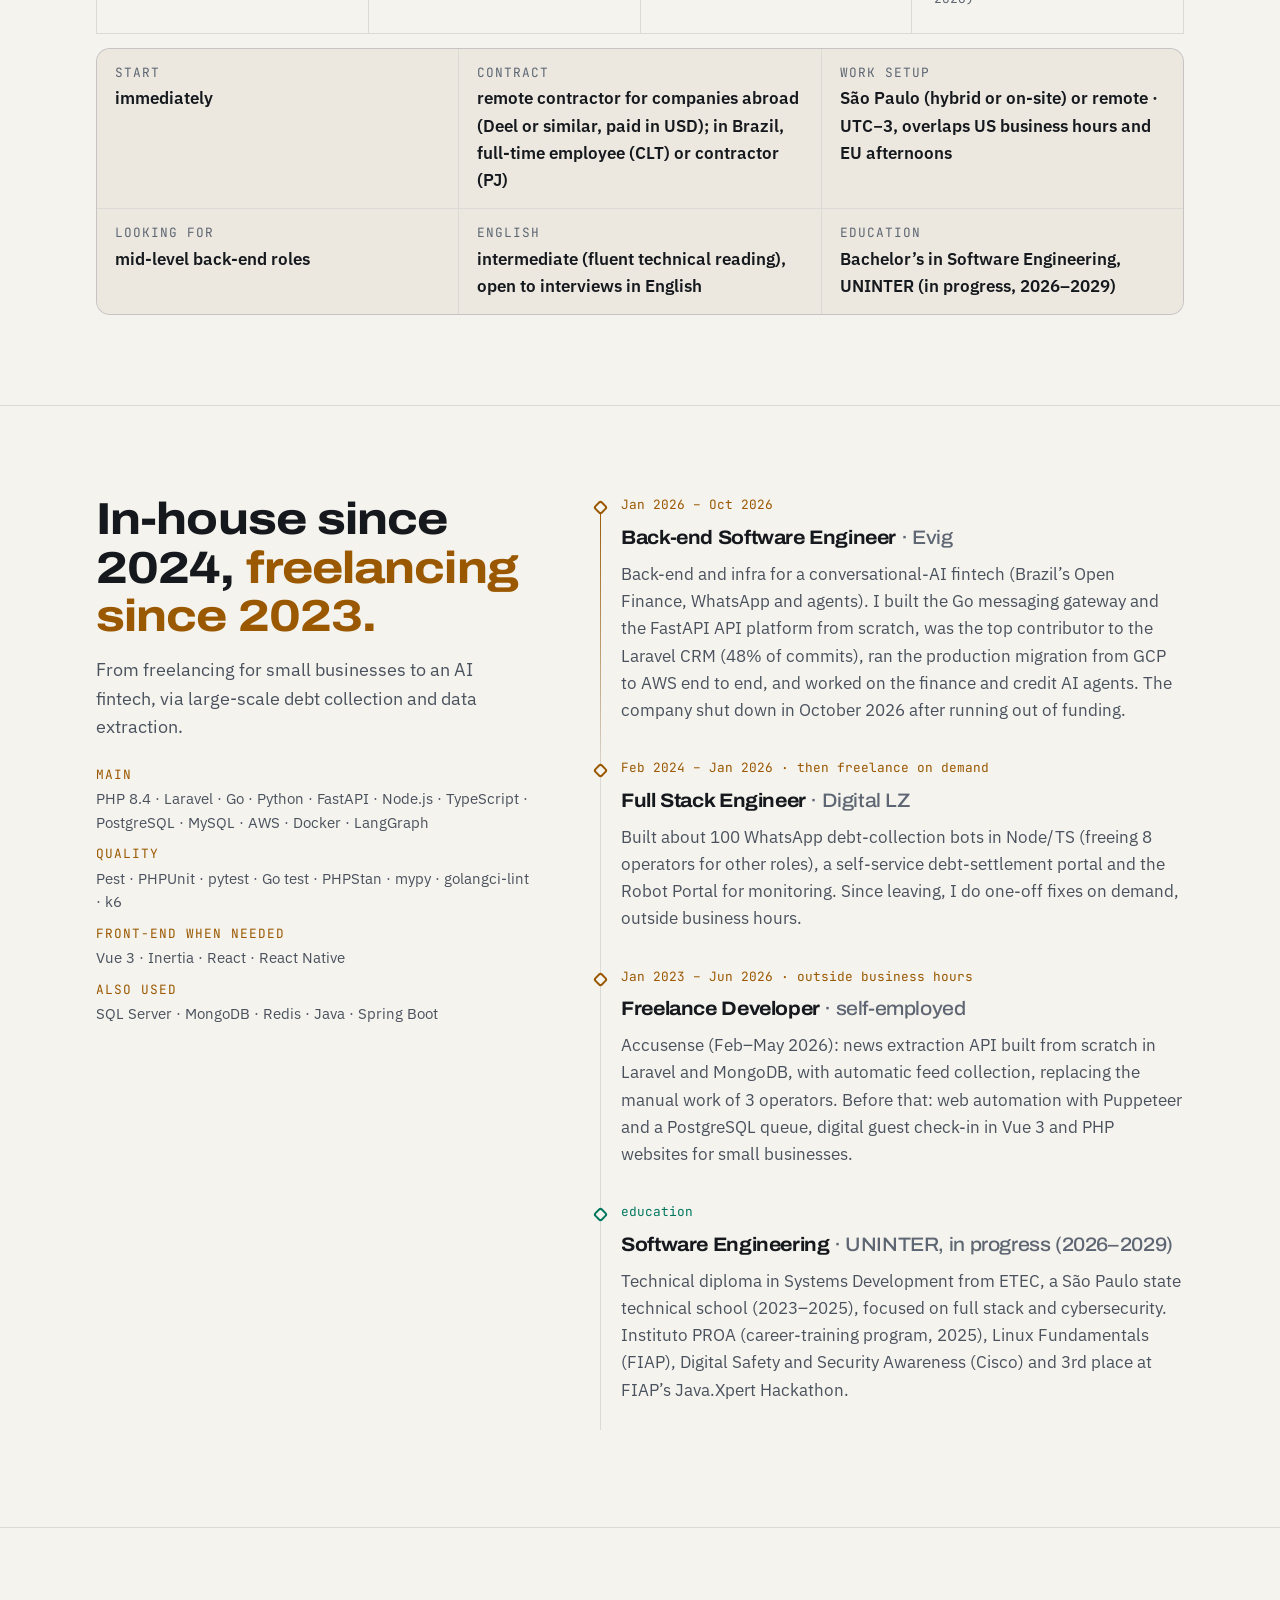
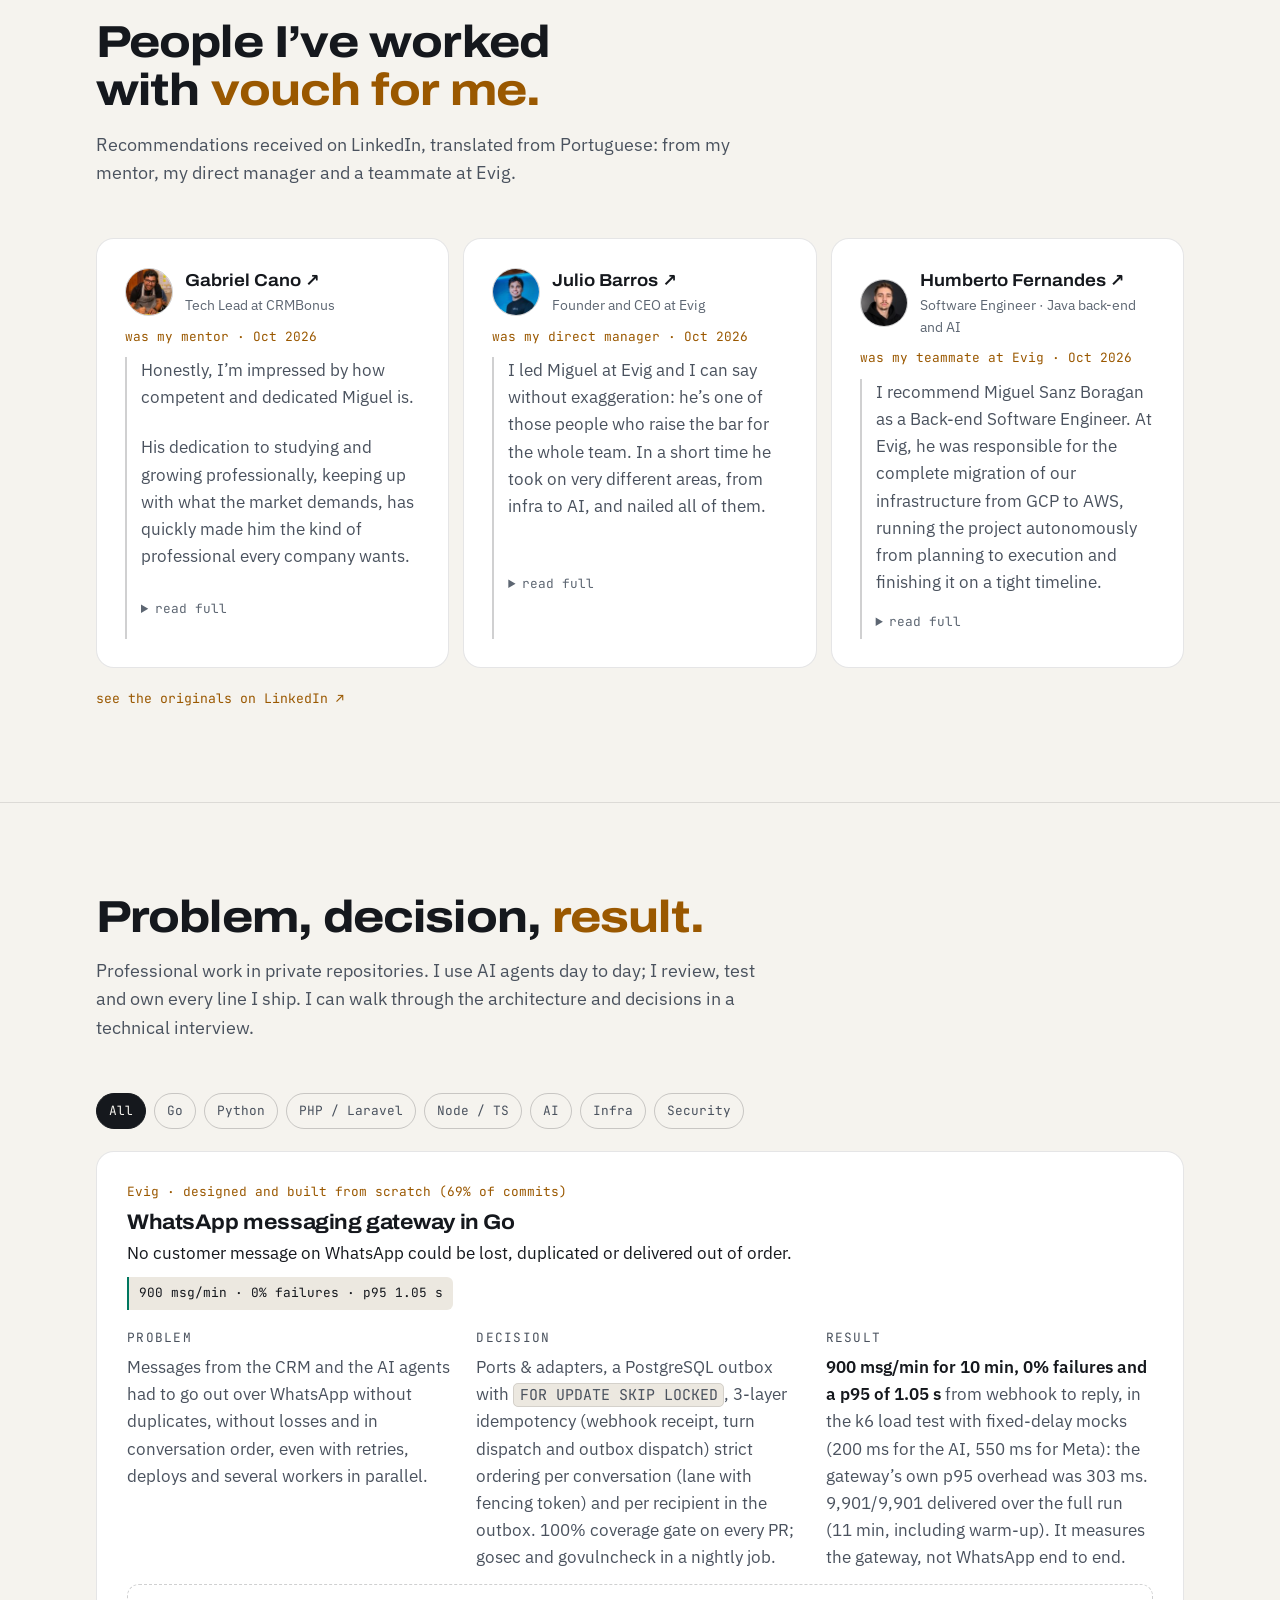
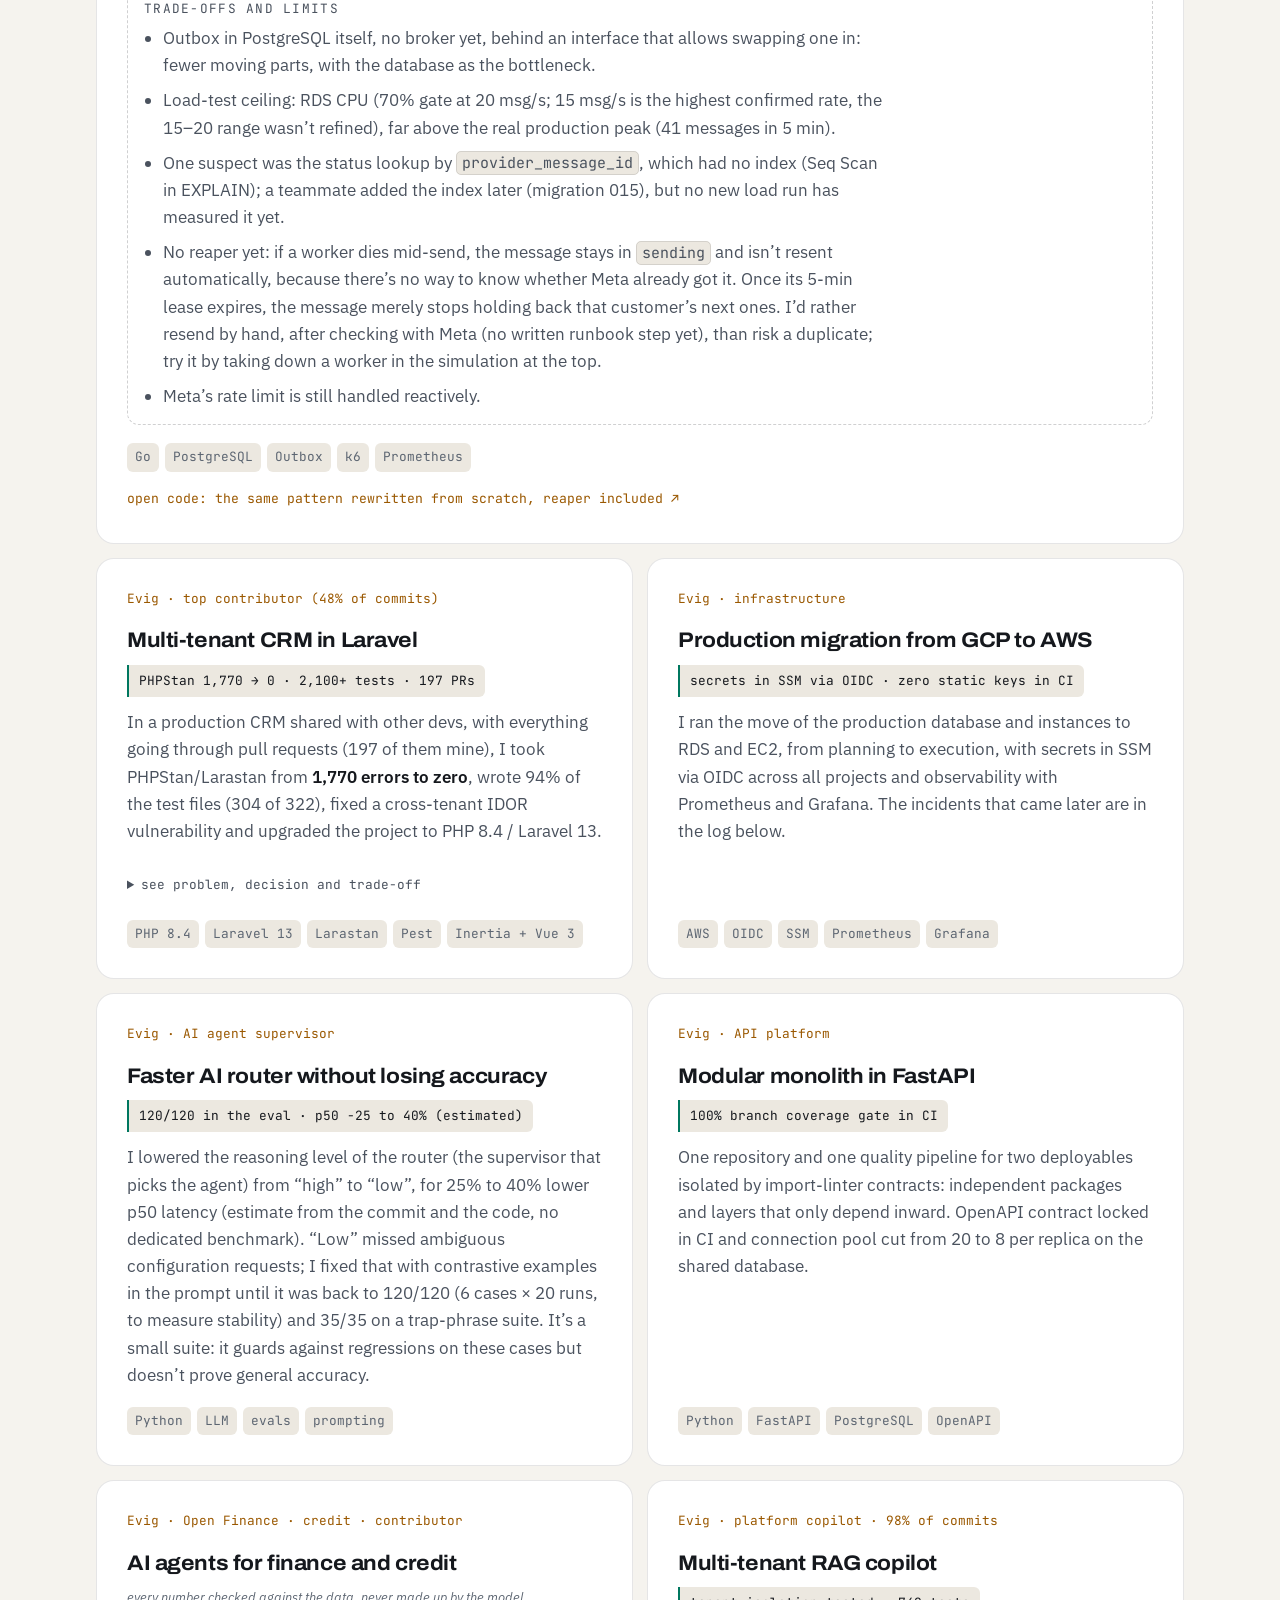
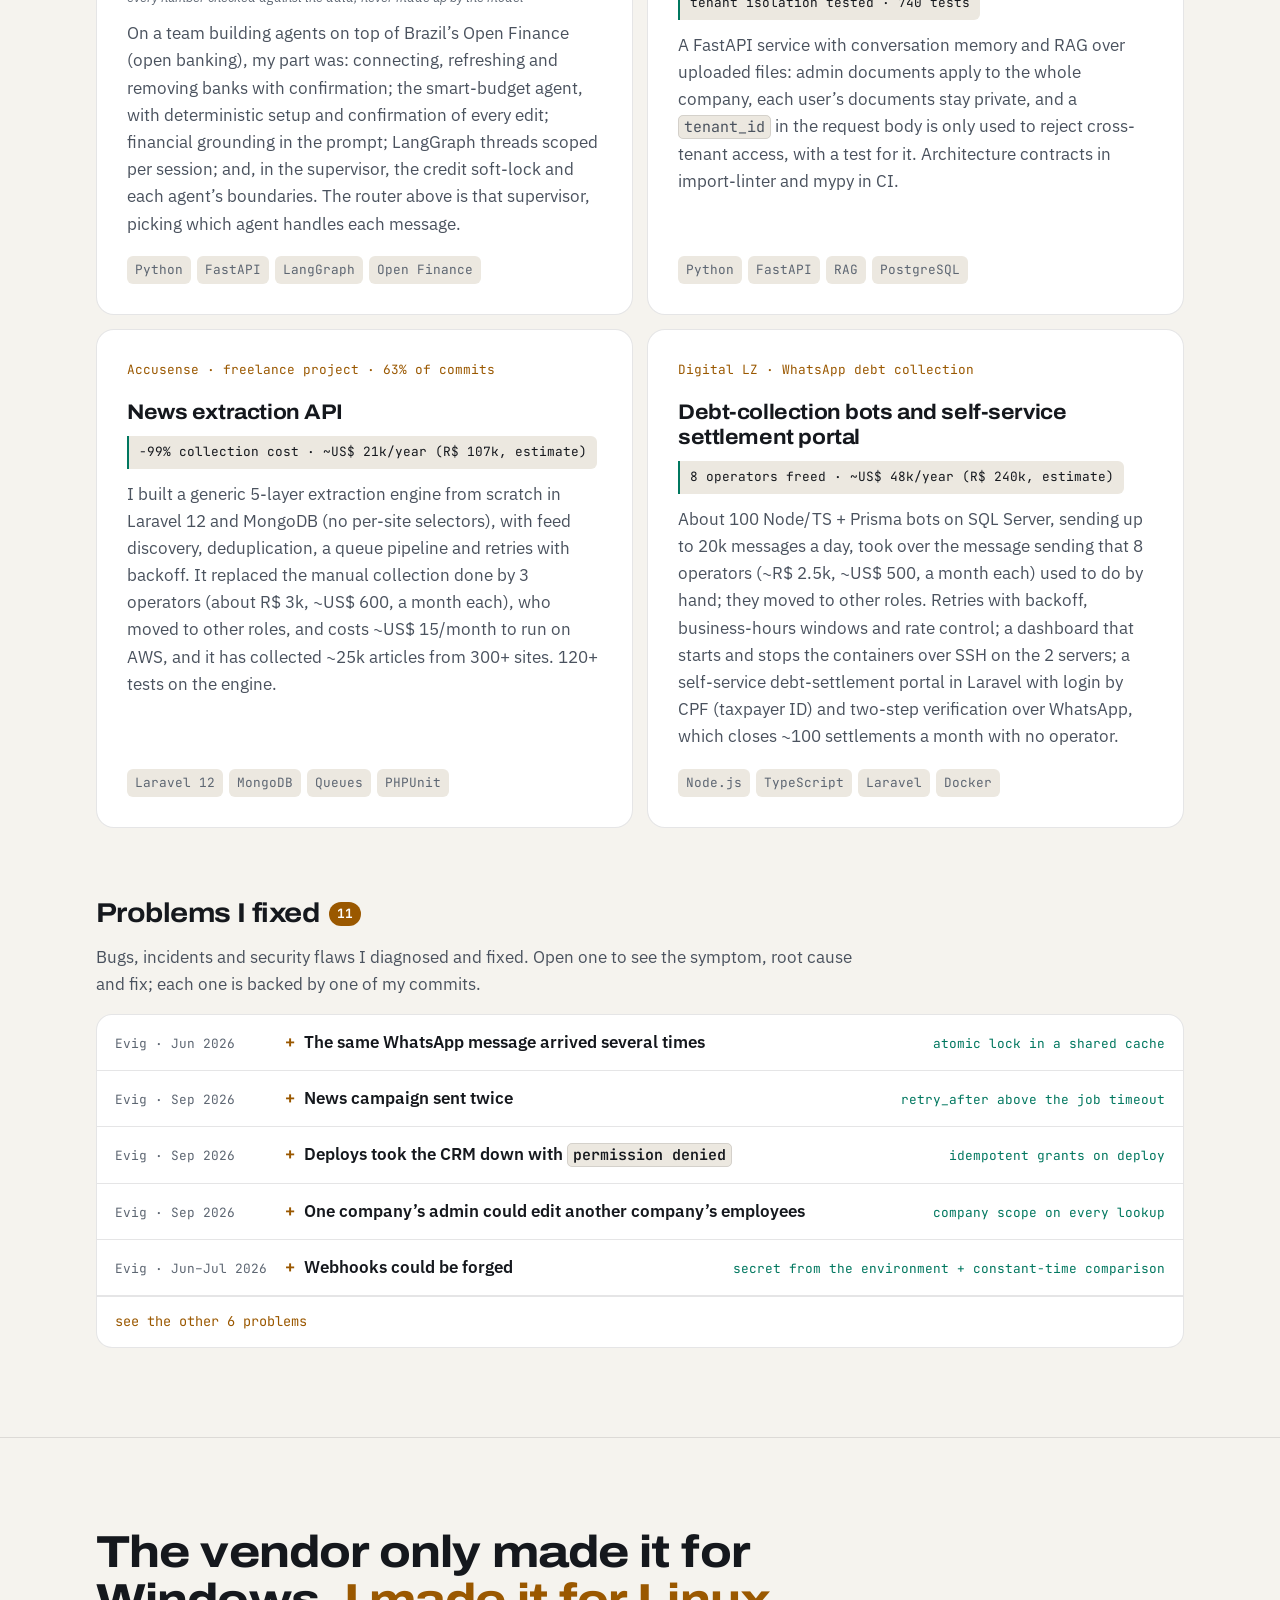
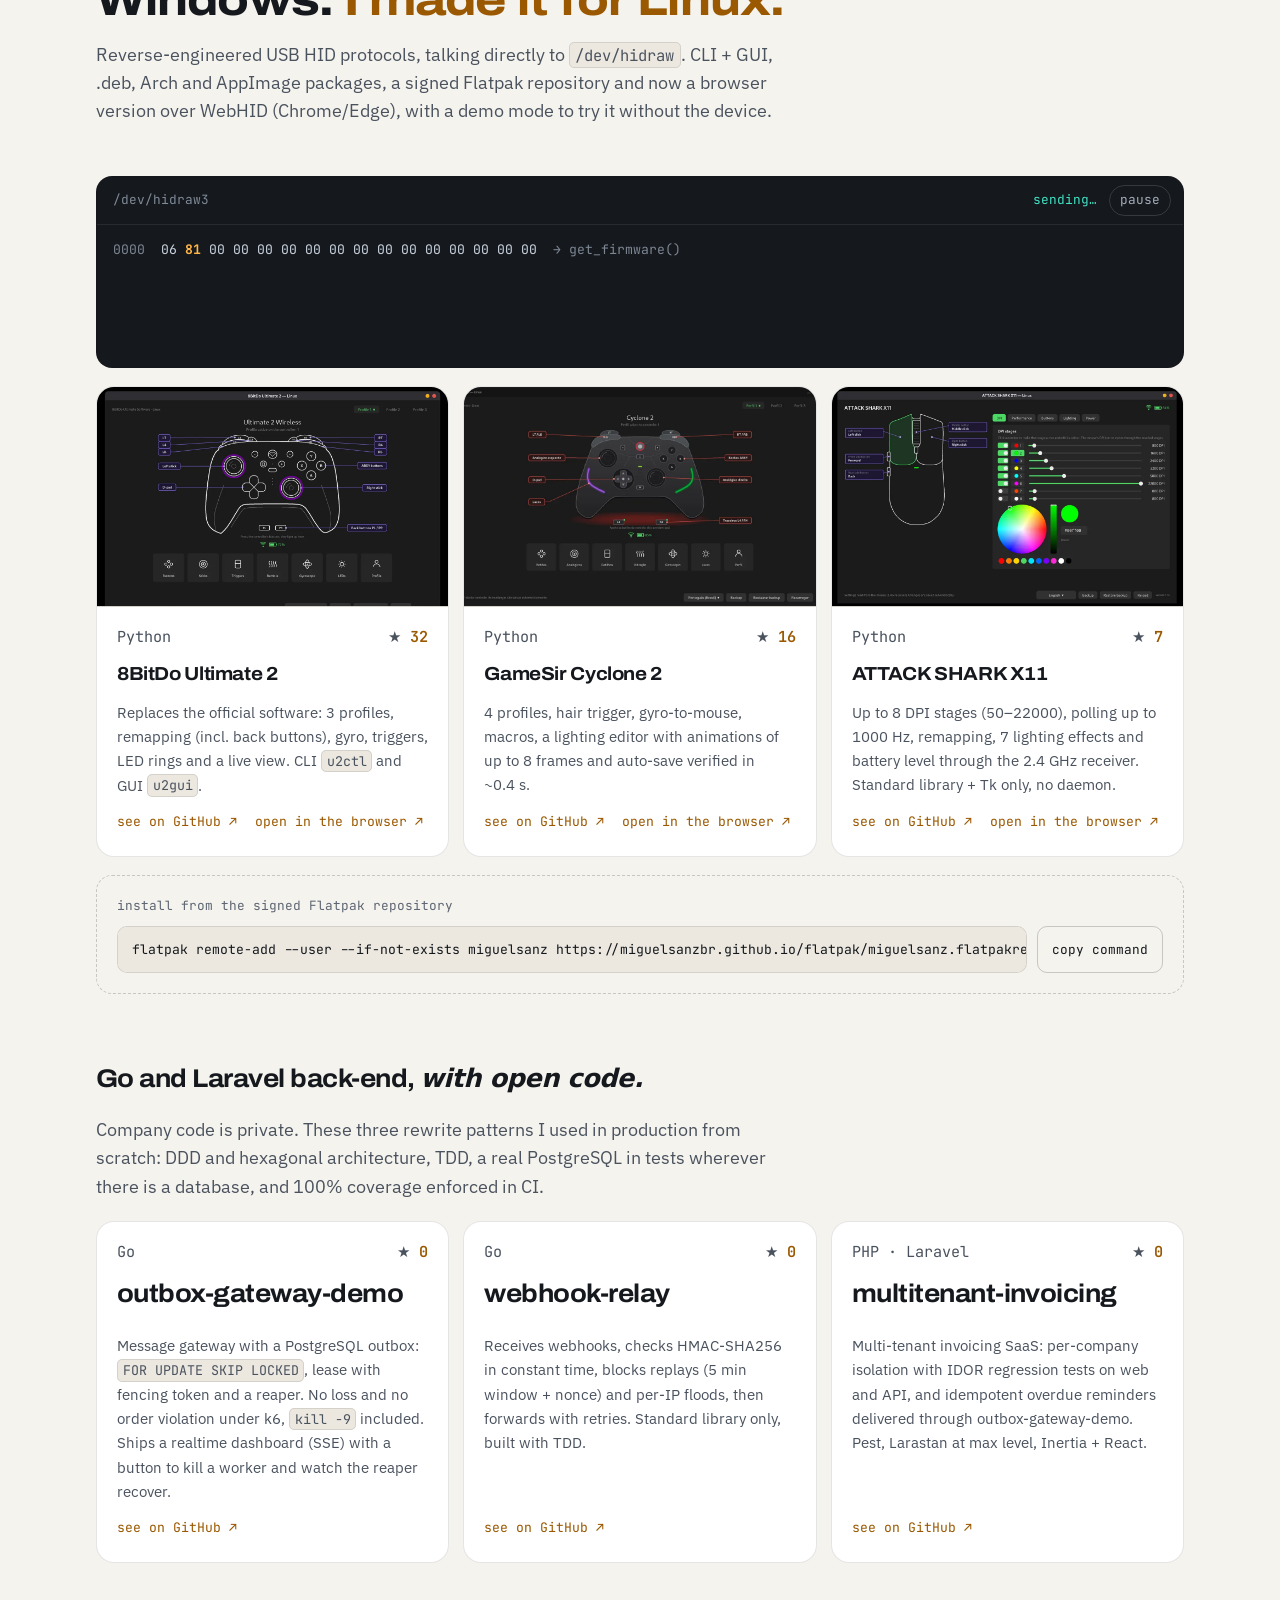
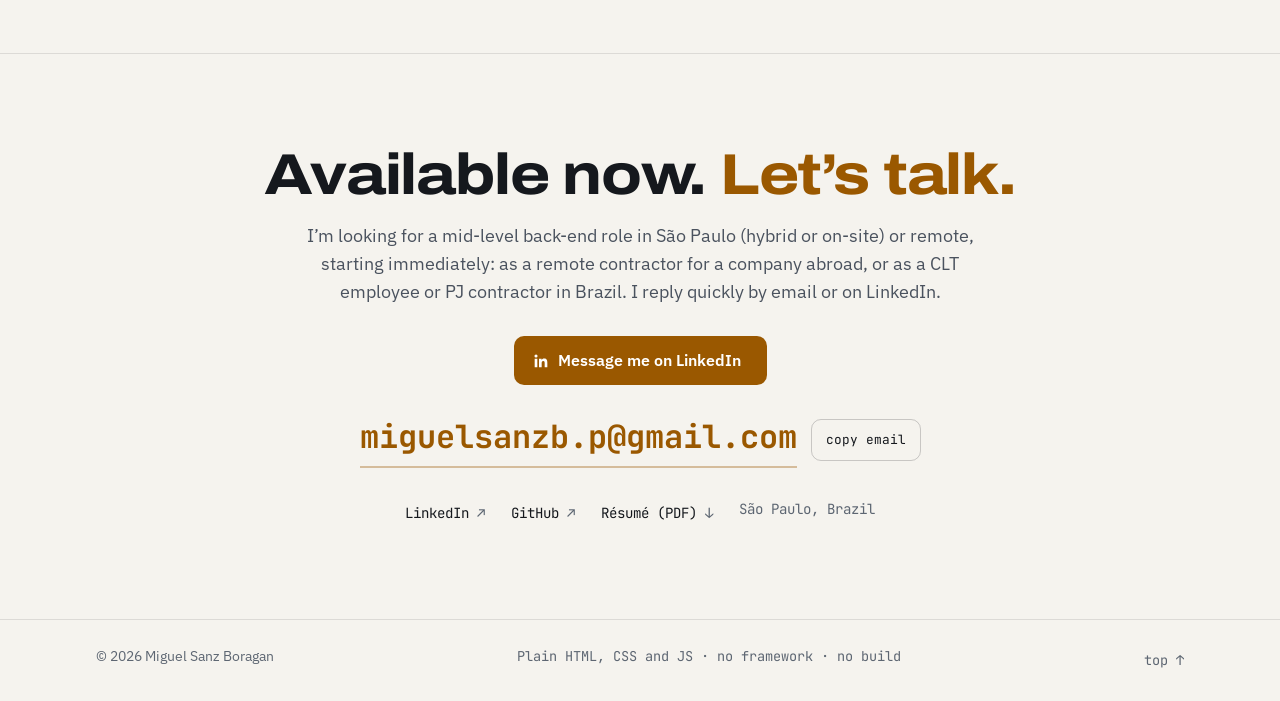
==== commit fea0d757: "Card do multitenant-invoicing (Laravel) no bloco de back-end aberto" ====
--- a/en/index.html
+++ b/en/index.html
@@ -615,8 +615,8 @@
                 </div>
 
                 <div class="os-more">
-                    <h3 data-reveal>Go back-end, <em>with open code.</em></h3>
-                    <p class="lead" data-reveal>Company code is private. These two rewrite patterns I used in production from scratch, tested against a real PostgreSQL and with 100% coverage enforced in CI.</p>
+                    <h3 data-reveal>Go and Laravel back-end, <em>with open code.</em></h3>
+                    <p class="lead" data-reveal>Company code is private. These three rewrite patterns I used in production from scratch: DDD and hexagonal architecture, TDD, a real PostgreSQL in tests wherever there is a database, and 100% coverage enforced in CI.</p>
                     <div class="repos">
                     <article class="repo" data-repo="MiguelSanzBr/outbox-gateway-demo" data-reveal>
                         <div class="repo-body">
@@ -632,6 +632,14 @@
                             <h3 translate="no">webhook-relay</h3>
                             <p>Receives webhooks, checks HMAC-SHA256 in constant time, blocks replays (5&nbsp;min window + nonce) and per-IP floods, then forwards with retries. Standard library only, built with TDD.</p>
                             <a class="link" href="https://github.com/MiguelSanzBr/webhook-relay" target="_blank" rel="noopener">see on GitHub <span aria-hidden="true">↗</span><span class="sr-only"> (opens in a new tab)</span></a>
+                        </div>
+                    </article>
+                    <article class="repo" data-repo="MiguelSanzBr/multitenant-invoicing" data-reveal data-delay="160">
+                        <div class="repo-body">
+                            <p class="repo-meta mono"><span>PHP · Laravel</span><span class="stars">★ <b data-stars>0</b></span></p>
+                            <h3 translate="no">multitenant-invoicing</h3>
+                            <p>Multi-tenant invoicing SaaS: per-company isolation with IDOR regression tests on web and API, and idempotent overdue reminders delivered through outbox-gateway-demo. Pest, Larastan at max level, Inertia + React.</p>
+                            <a class="link" href="https://github.com/MiguelSanzBr/multitenant-invoicing" target="_blank" rel="noopener">see on GitHub <span aria-hidden="true">↗</span><span class="sr-only"> (opens in a new tab)</span></a>
                         </div>
                     </article>
                     </div>
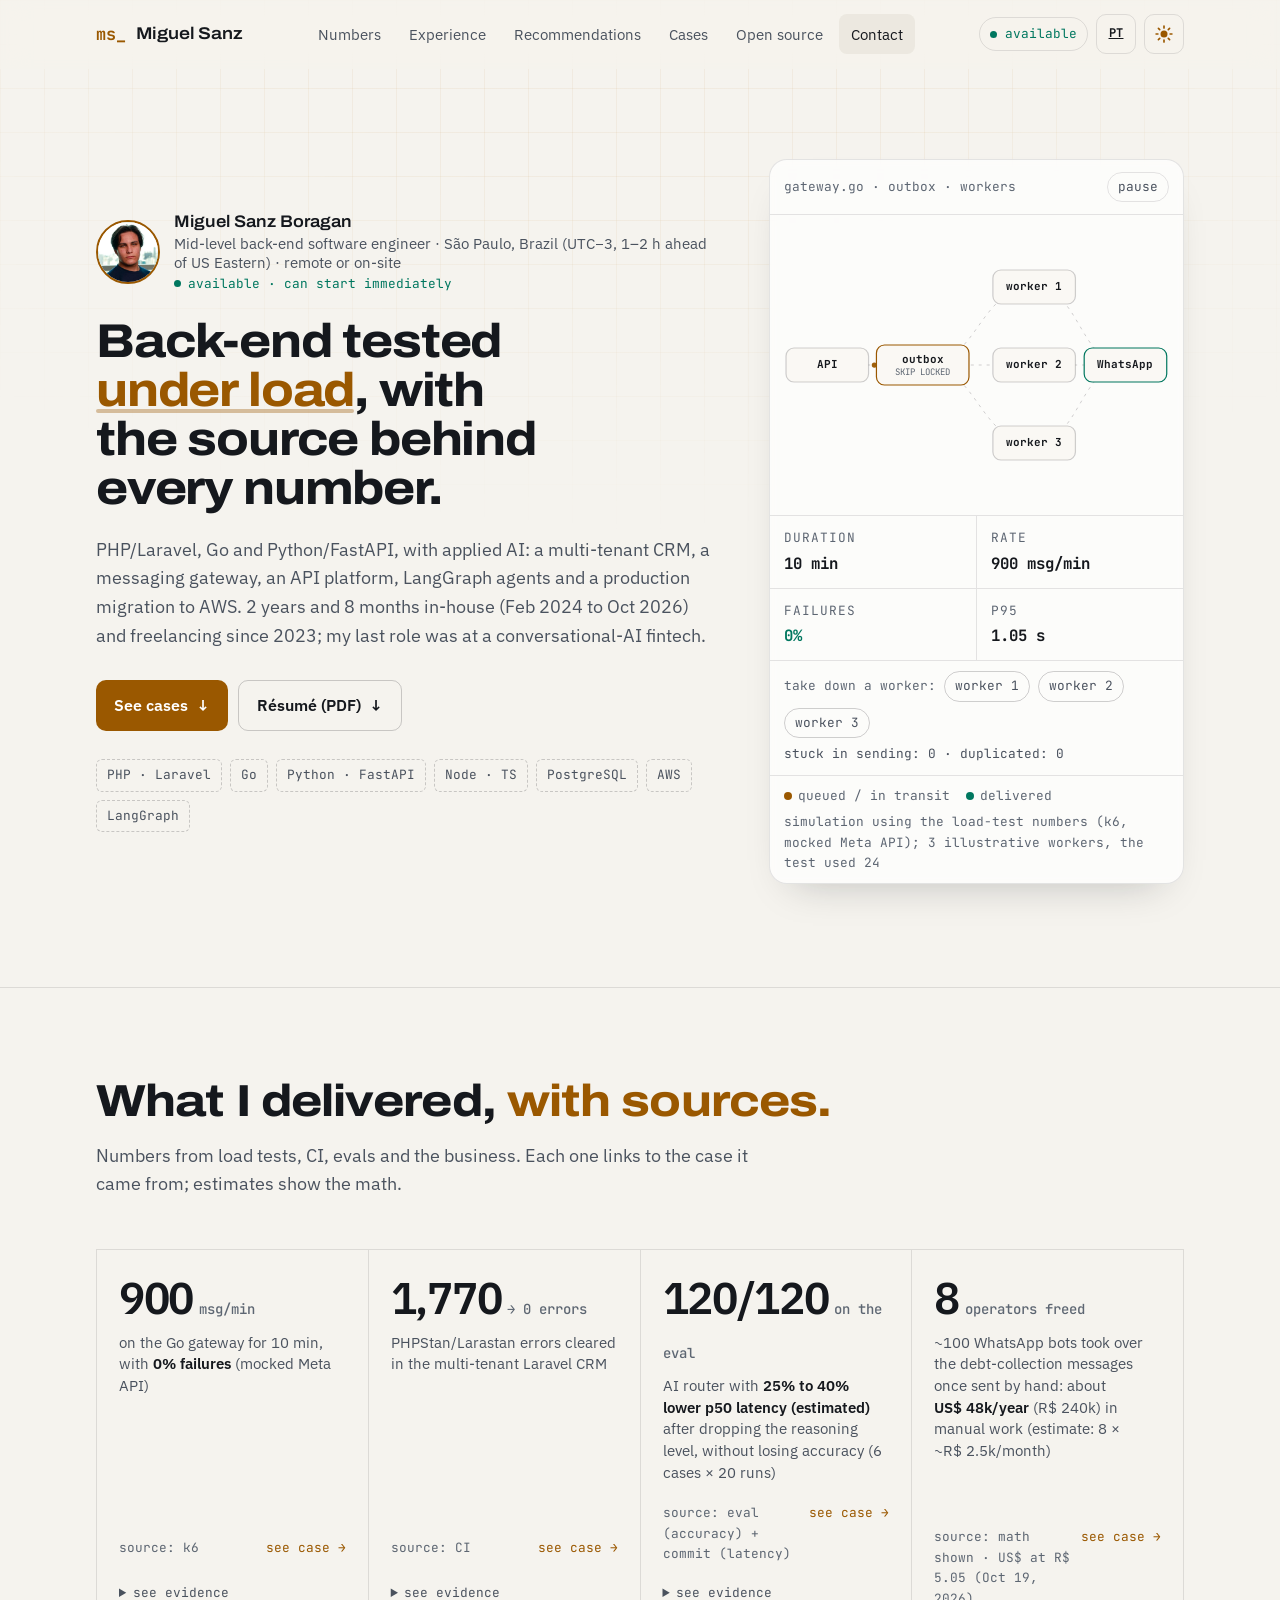
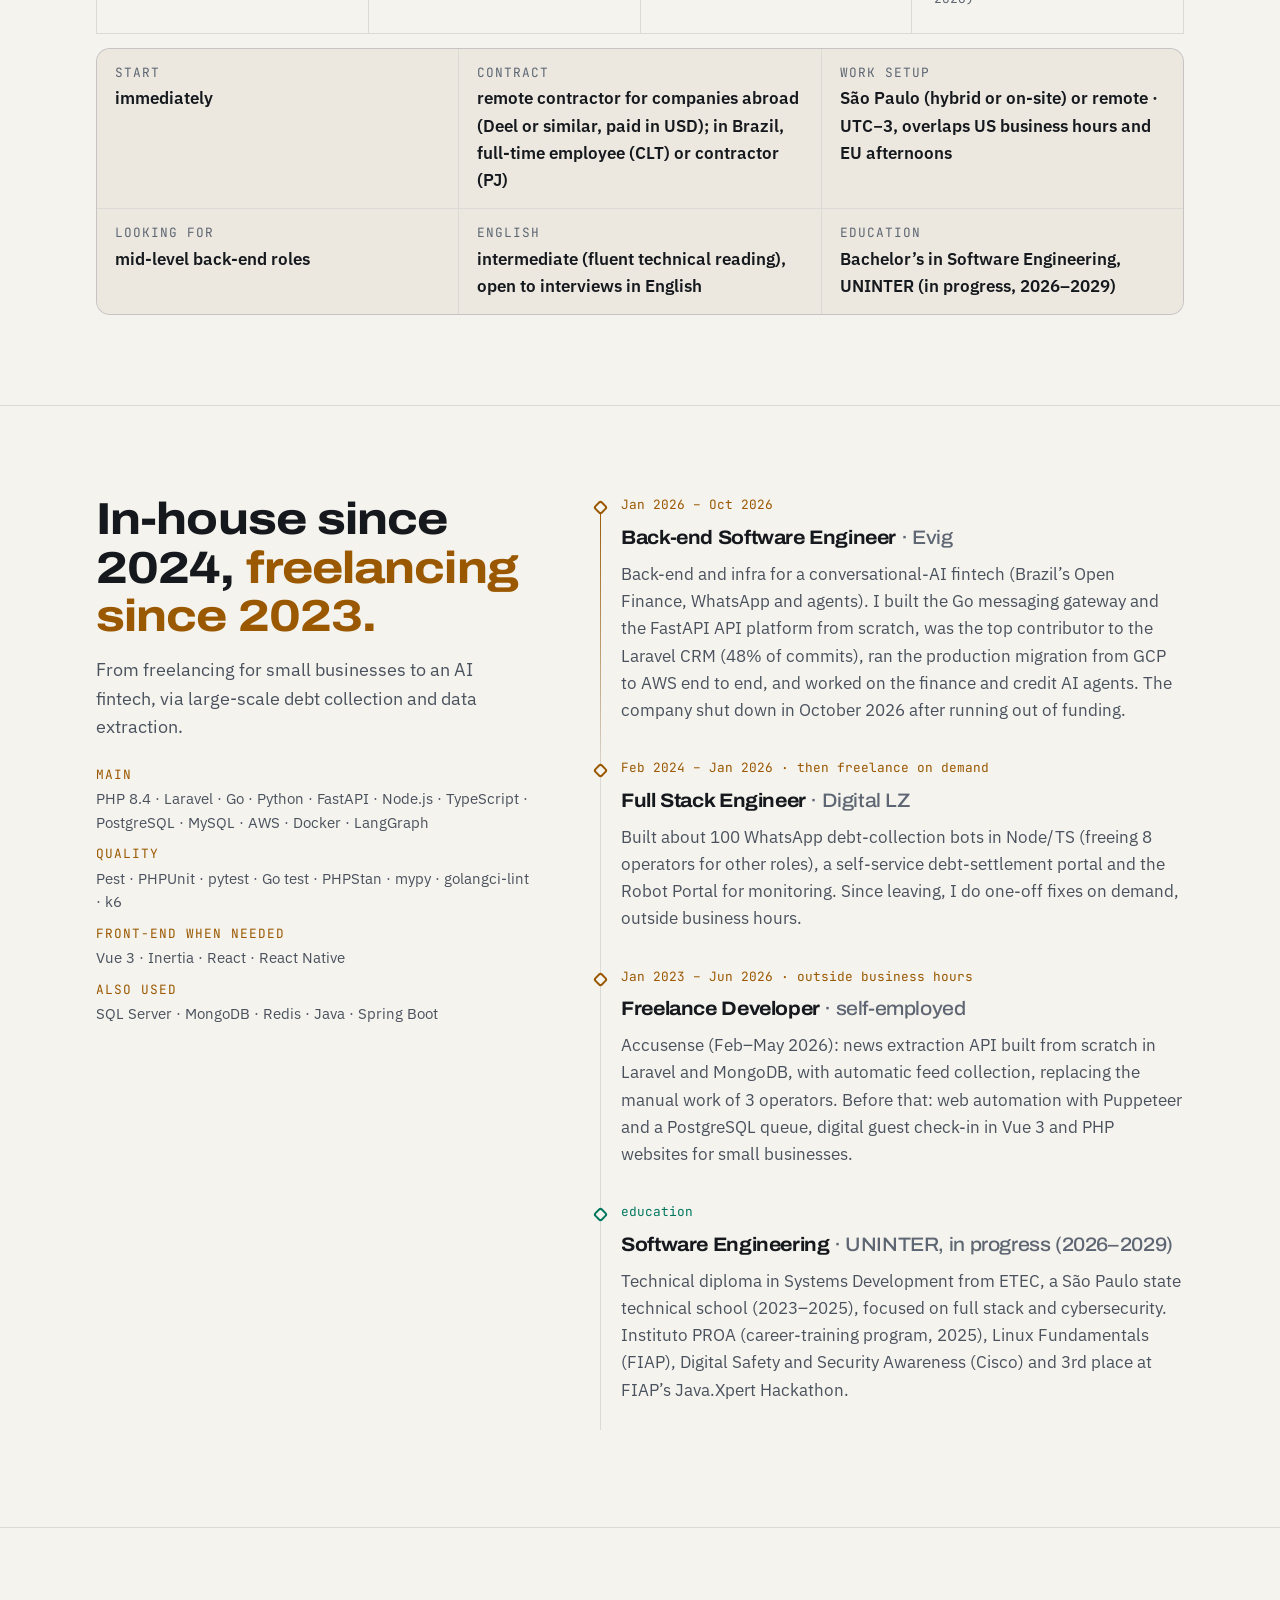
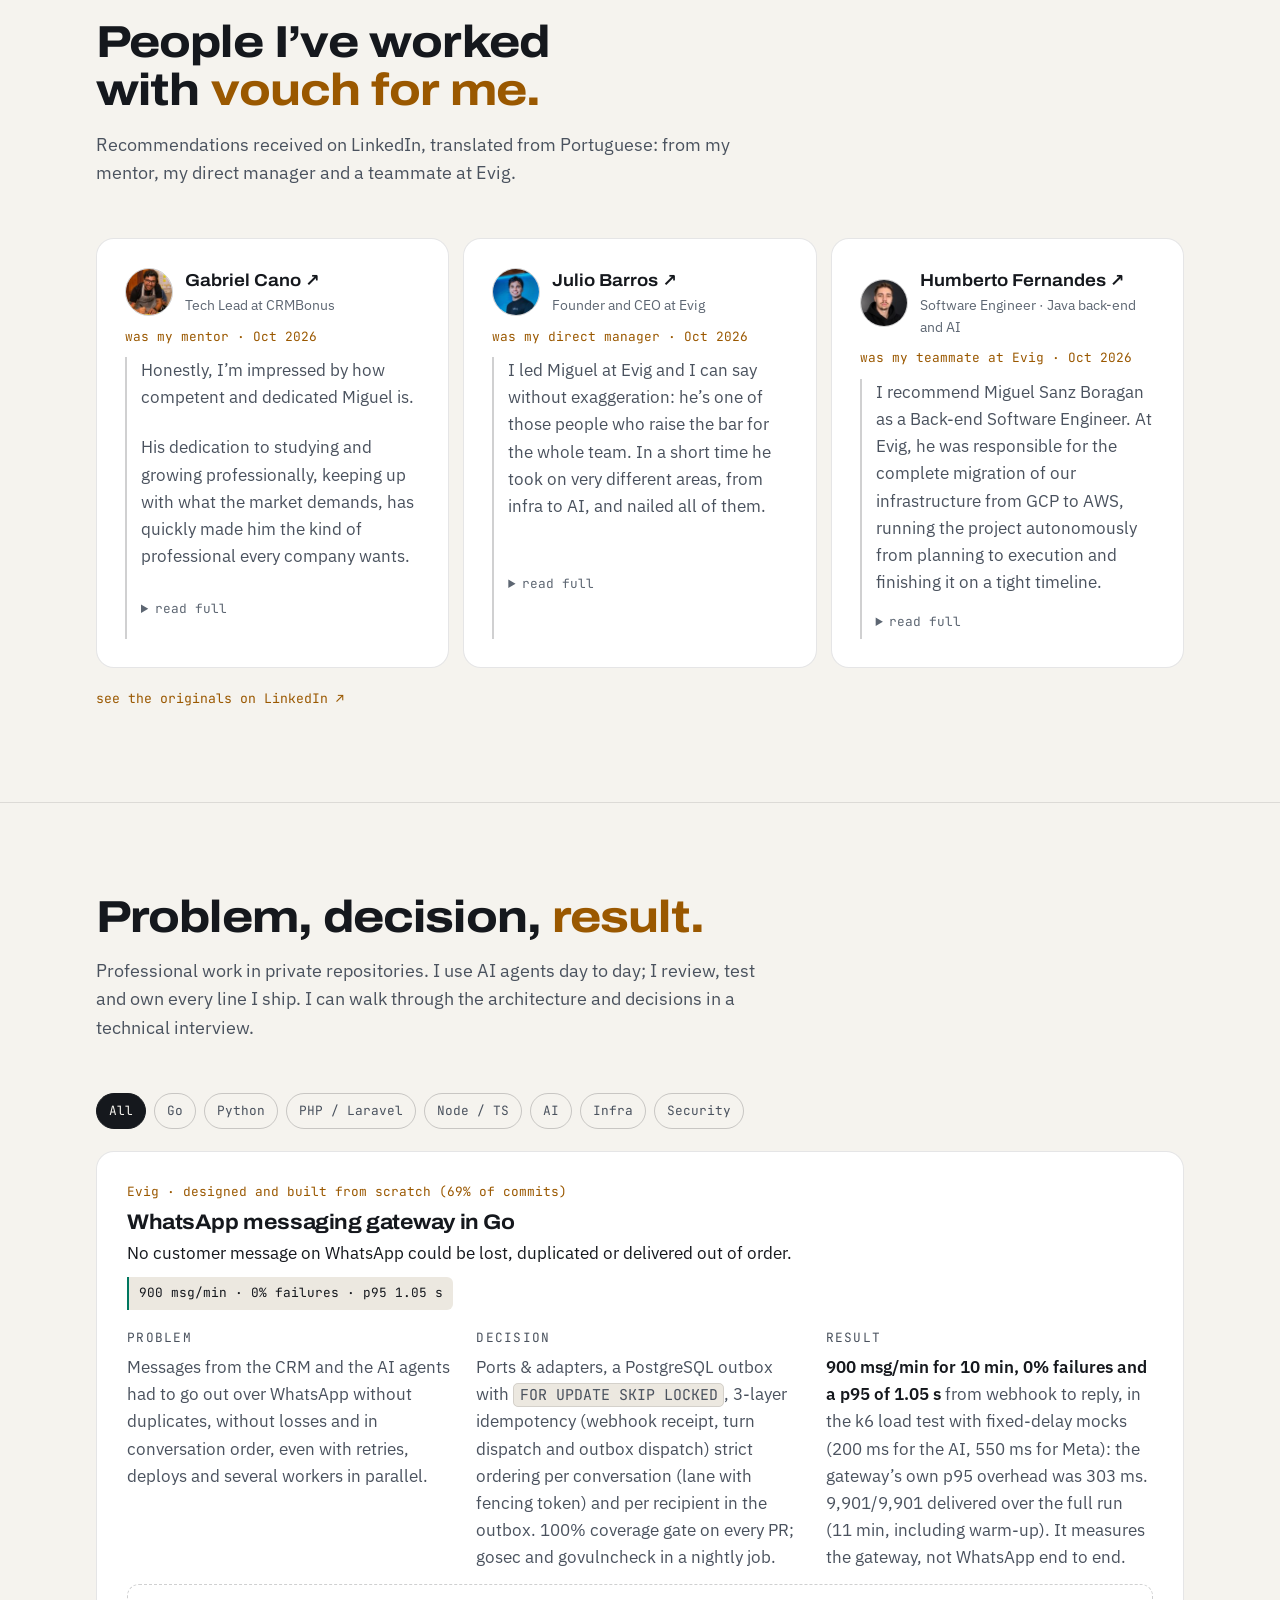
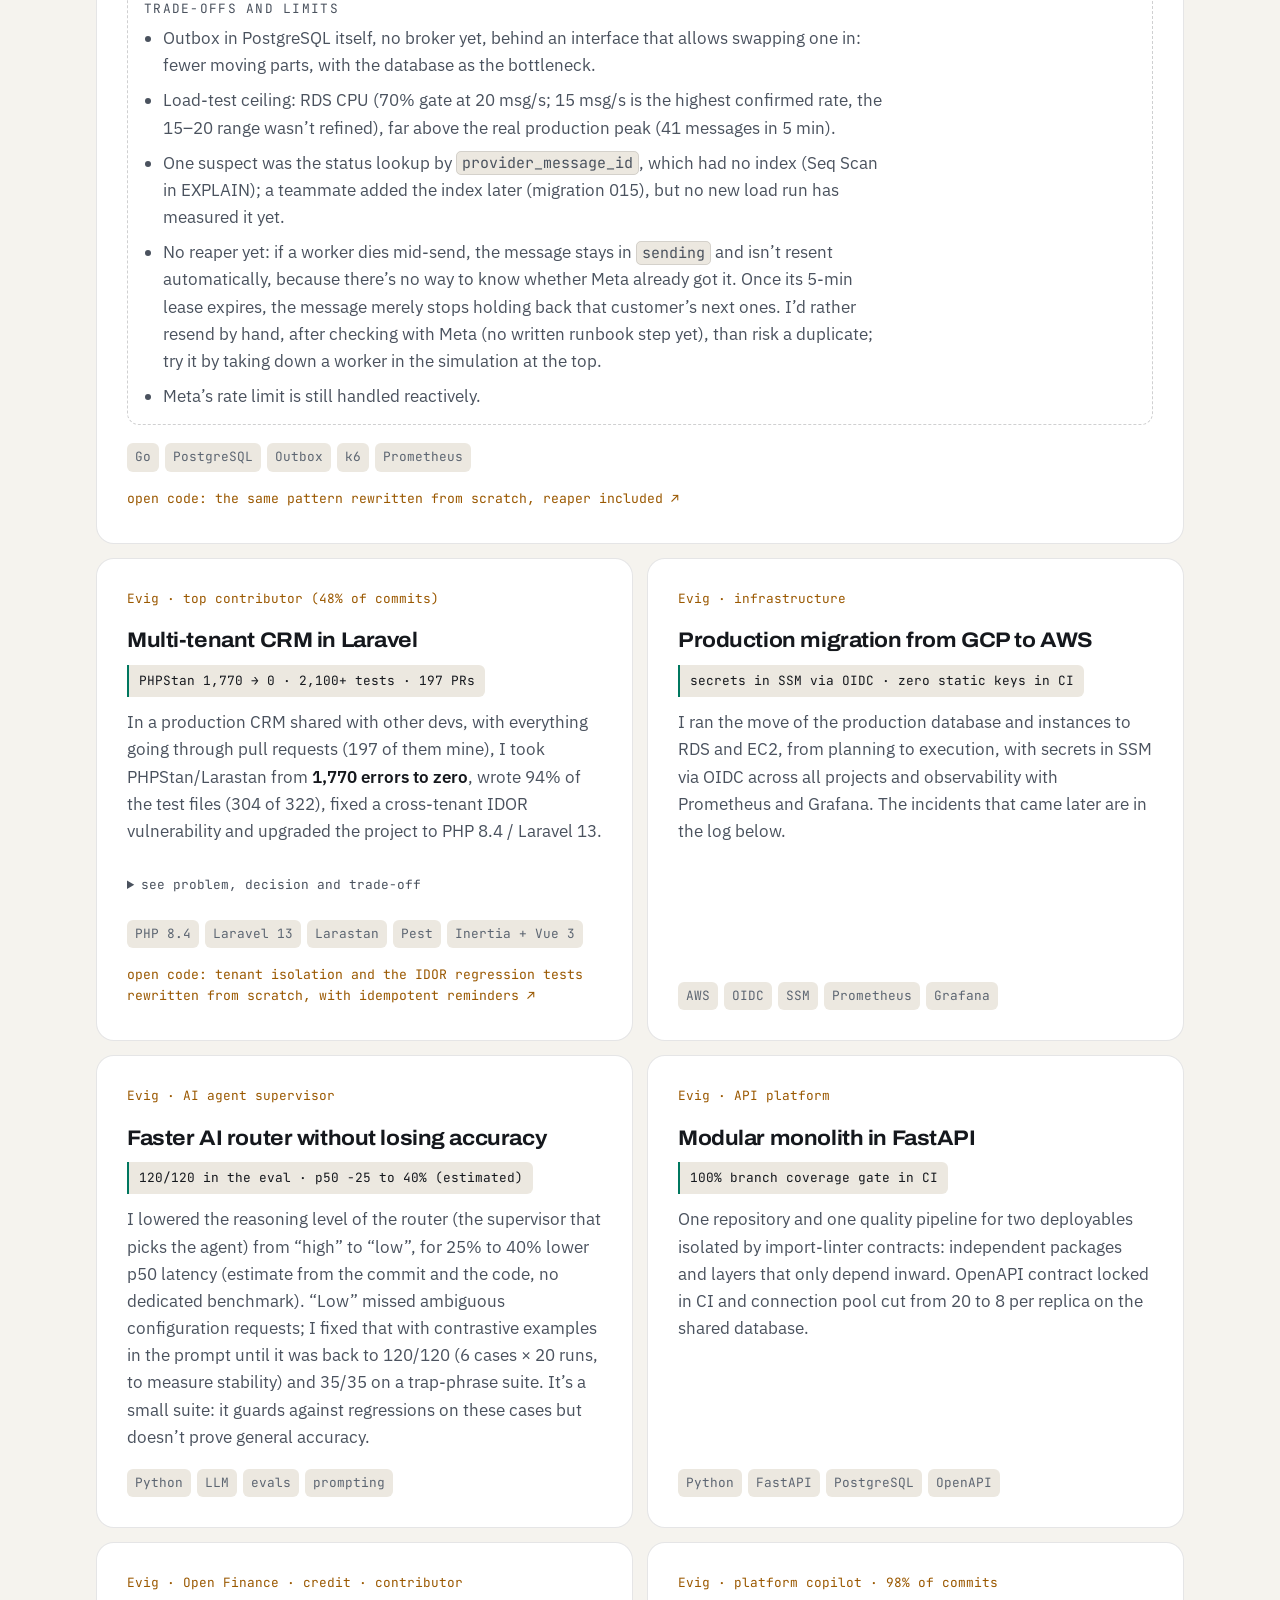
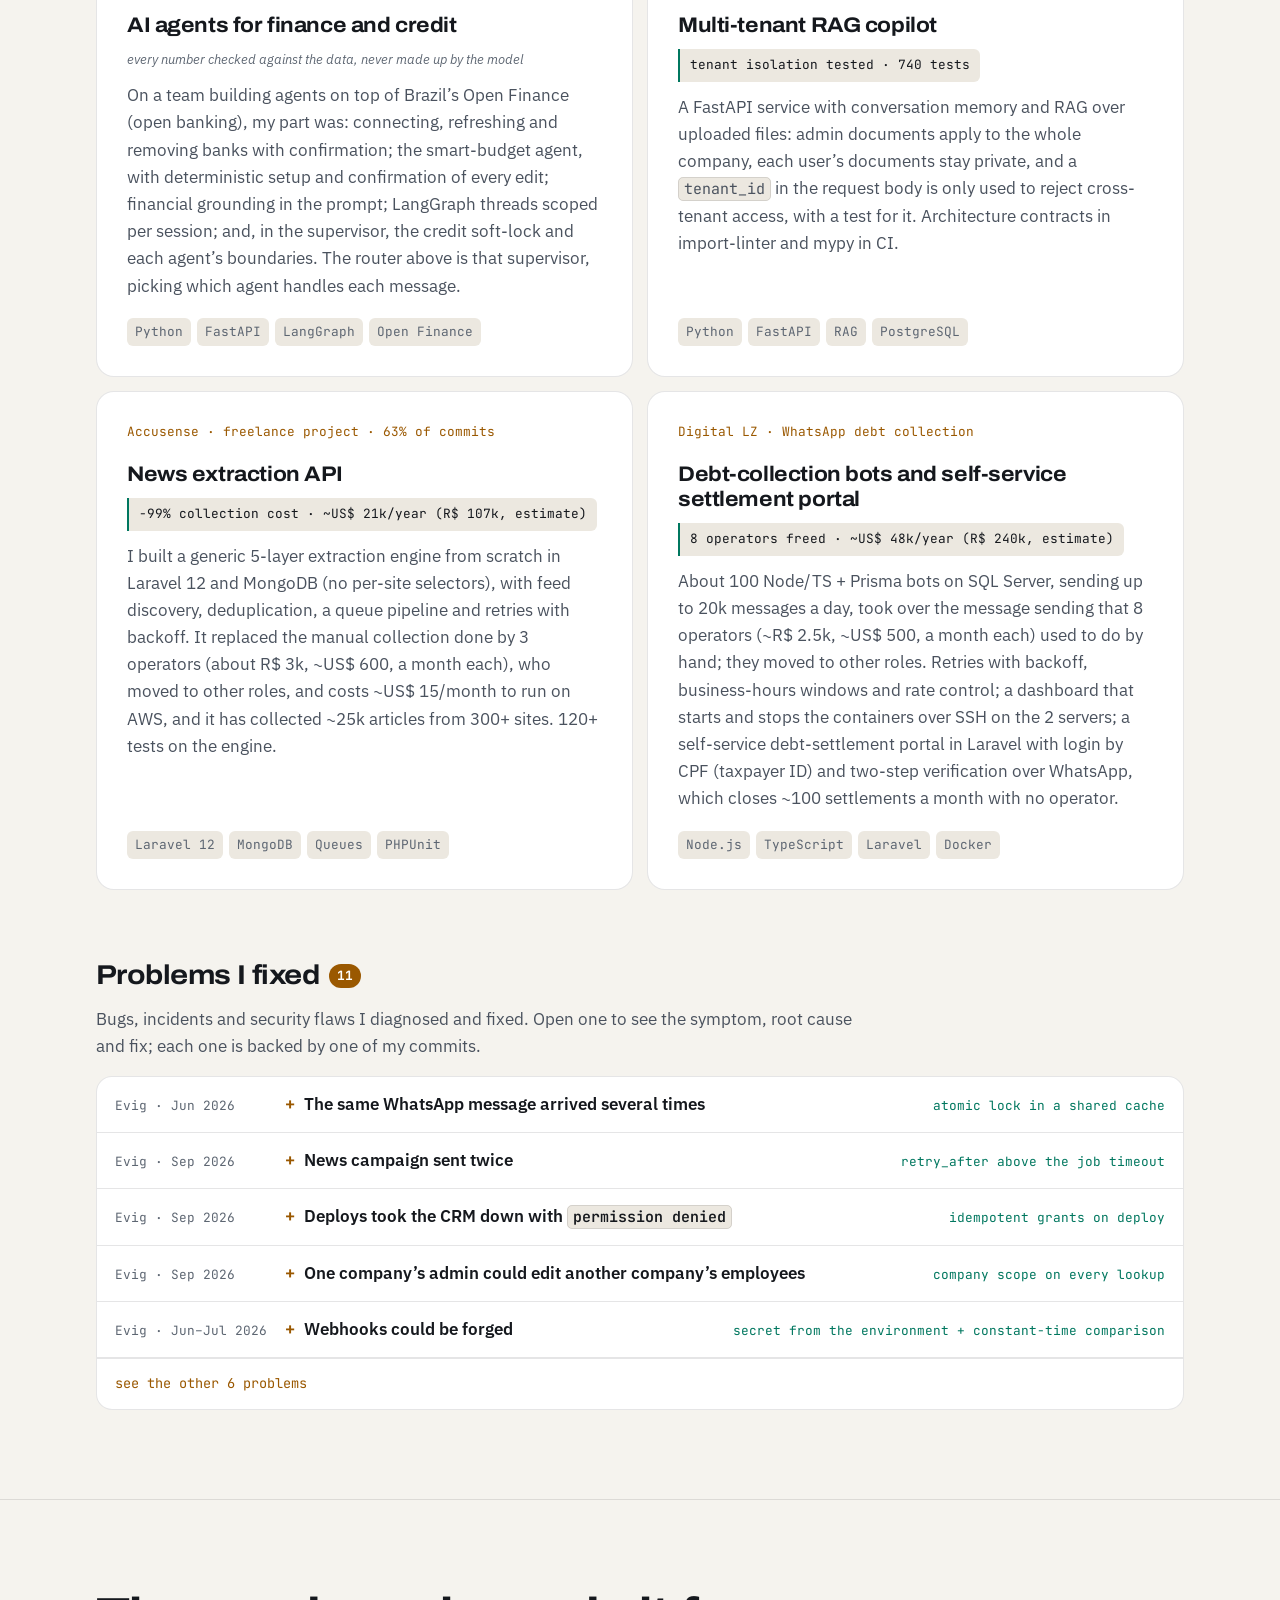
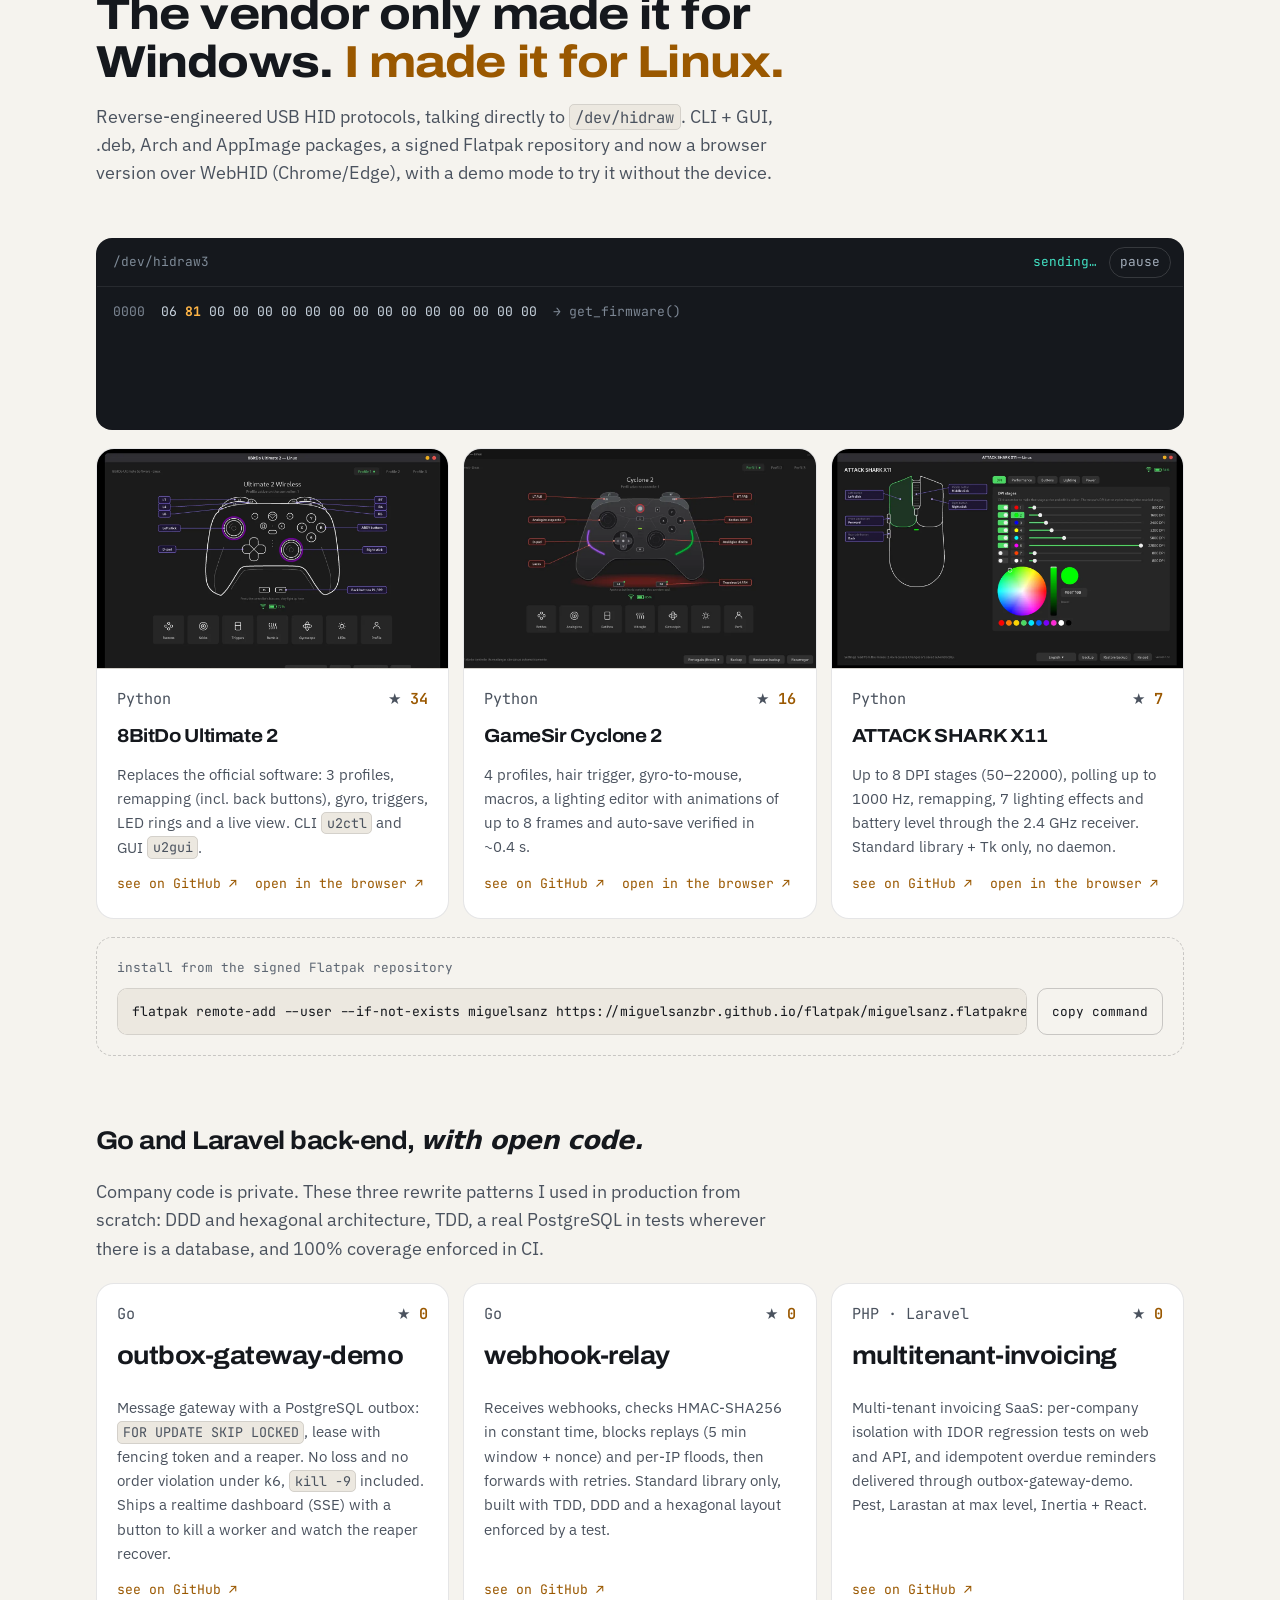
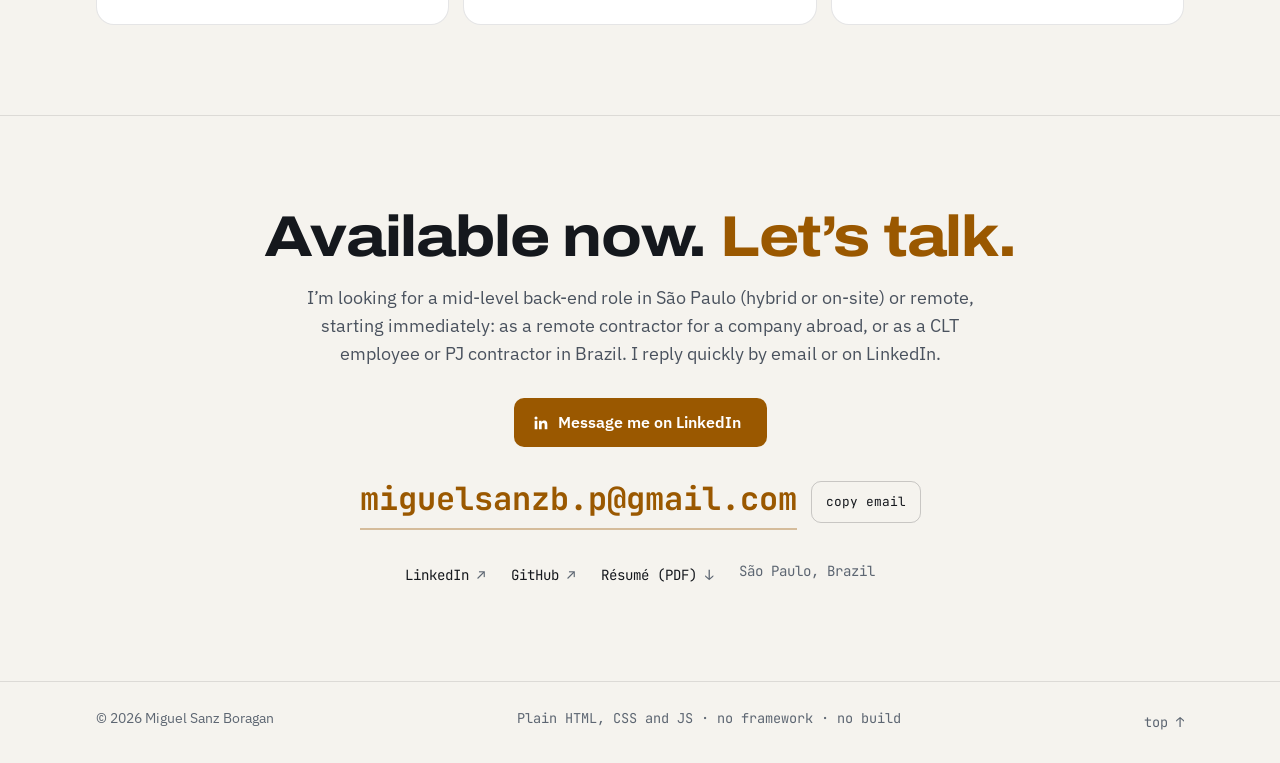
==== commit 7547874d: "Caso do CRM linka pro multitenant-invoicing, webhook-relay com DDD/hexagonal, estrelas e README atua" ====
--- a/en/index.html
+++ b/en/index.html
@@ -392,6 +392,7 @@
                             <p><b>Trade-off:</b> a baseline means living with known errors for a while, in exchange for not stopping delivery.</p>
                         </details>
                         <ul class="case-stack mono" translate="no"><li>PHP 8.4</li><li>Laravel 13</li><li>Larastan</li><li>Pest</li><li>Inertia + Vue 3</li></ul>
+                        <p><a class="link" href="https://github.com/MiguelSanzBr/multitenant-invoicing" target="_blank" rel="noopener">open code: tenant isolation and the IDOR regression tests rewritten from scratch, with idempotent reminders <span aria-hidden="true">↗</span><span class="sr-only"> (opens in a new tab)</span></a></p>
                     </article>
 
                     <article class="case" id="caso-migracao" data-tags="infra seg" data-reveal>
@@ -580,7 +581,7 @@
                     <article class="repo" data-repo="MiguelSanzBr/8bitdo-ultimate2-linux" data-reveal>
                         <img src="../assets/8bitdo-ultimate2-linux.webp" alt="u2gui interface: live view of the 8BitDo Ultimate 2 controller" loading="lazy" width="1280" height="845">
                         <div class="repo-body">
-                            <p class="repo-meta mono"><span>Python</span><span class="stars">★ <b data-stars>32</b></span></p>
+                            <p class="repo-meta mono"><span>Python</span><span class="stars">★ <b data-stars>34</b></span></p>
                             <h3>8BitDo Ultimate 2</h3>
                             <p>Replaces the official software: 3 profiles, remapping (incl. back buttons), gyro, triggers, LED rings and a live view. CLI <code translate="no">u2ctl</code> and GUI <code translate="no">u2gui</code>.</p>
                             <p class="repo-links"><a class="link" href="https://github.com/MiguelSanzBr/8bitdo-ultimate2-linux" target="_blank" rel="noopener">see on GitHub <span aria-hidden="true">↗</span><span class="sr-only"> (opens in a new tab)</span></a> <a class="link" href="https://miguelsanzbr.github.io/8bitdo-ultimate2-web/" target="_blank" rel="noopener">open in the browser <span aria-hidden="true">↗</span><span class="sr-only"> (opens in a new tab)</span></a></p>
@@ -630,7 +631,7 @@
                         <div class="repo-body">
                             <p class="repo-meta mono"><span>Go</span><span class="stars">★ <b data-stars>0</b></span></p>
                             <h3 translate="no">webhook-relay</h3>
-                            <p>Receives webhooks, checks HMAC-SHA256 in constant time, blocks replays (5&nbsp;min window + nonce) and per-IP floods, then forwards with retries. Standard library only, built with TDD.</p>
+                            <p>Receives webhooks, checks HMAC-SHA256 in constant time, blocks replays (5&nbsp;min window + nonce) and per-IP floods, then forwards with retries. Standard library only, built with TDD, DDD and a hexagonal layout enforced by a test.</p>
                             <a class="link" href="https://github.com/MiguelSanzBr/webhook-relay" target="_blank" rel="noopener">see on GitHub <span aria-hidden="true">↗</span><span class="sr-only"> (opens in a new tab)</span></a>
                         </div>
                     </article>
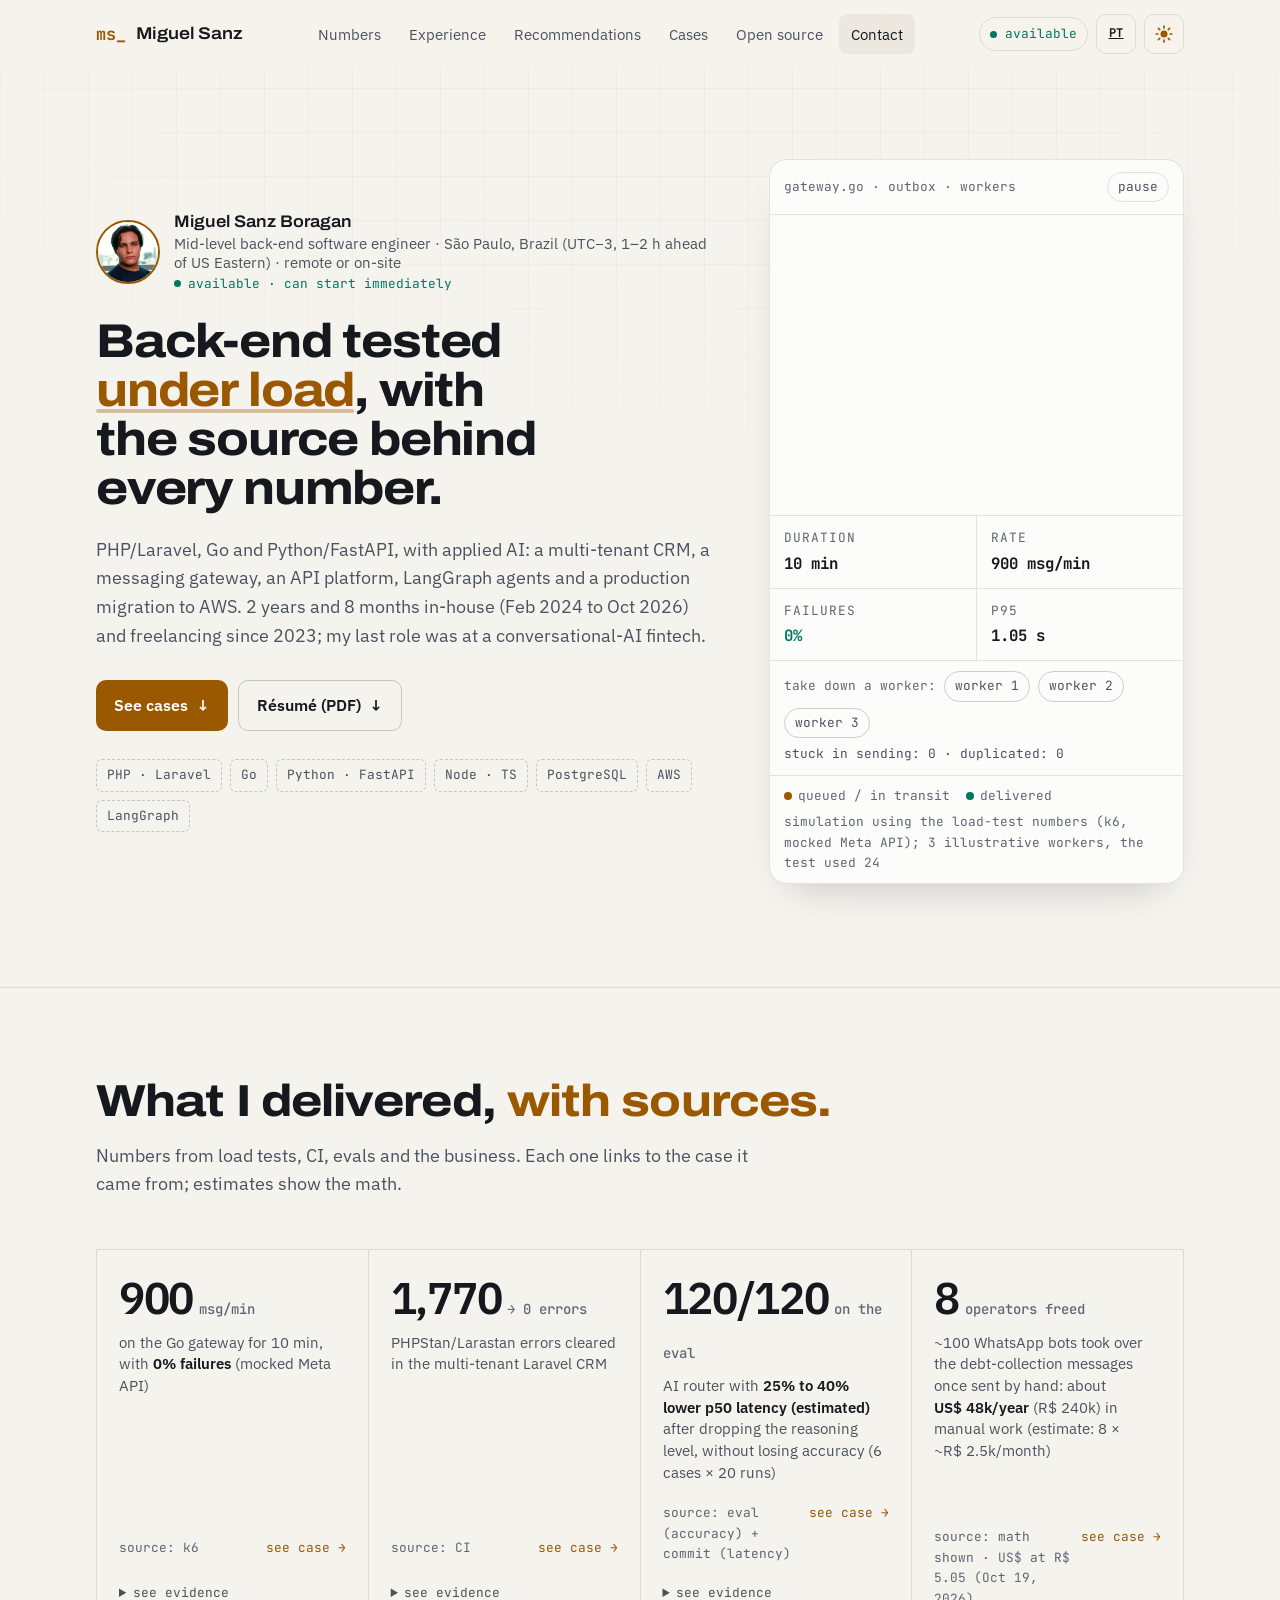
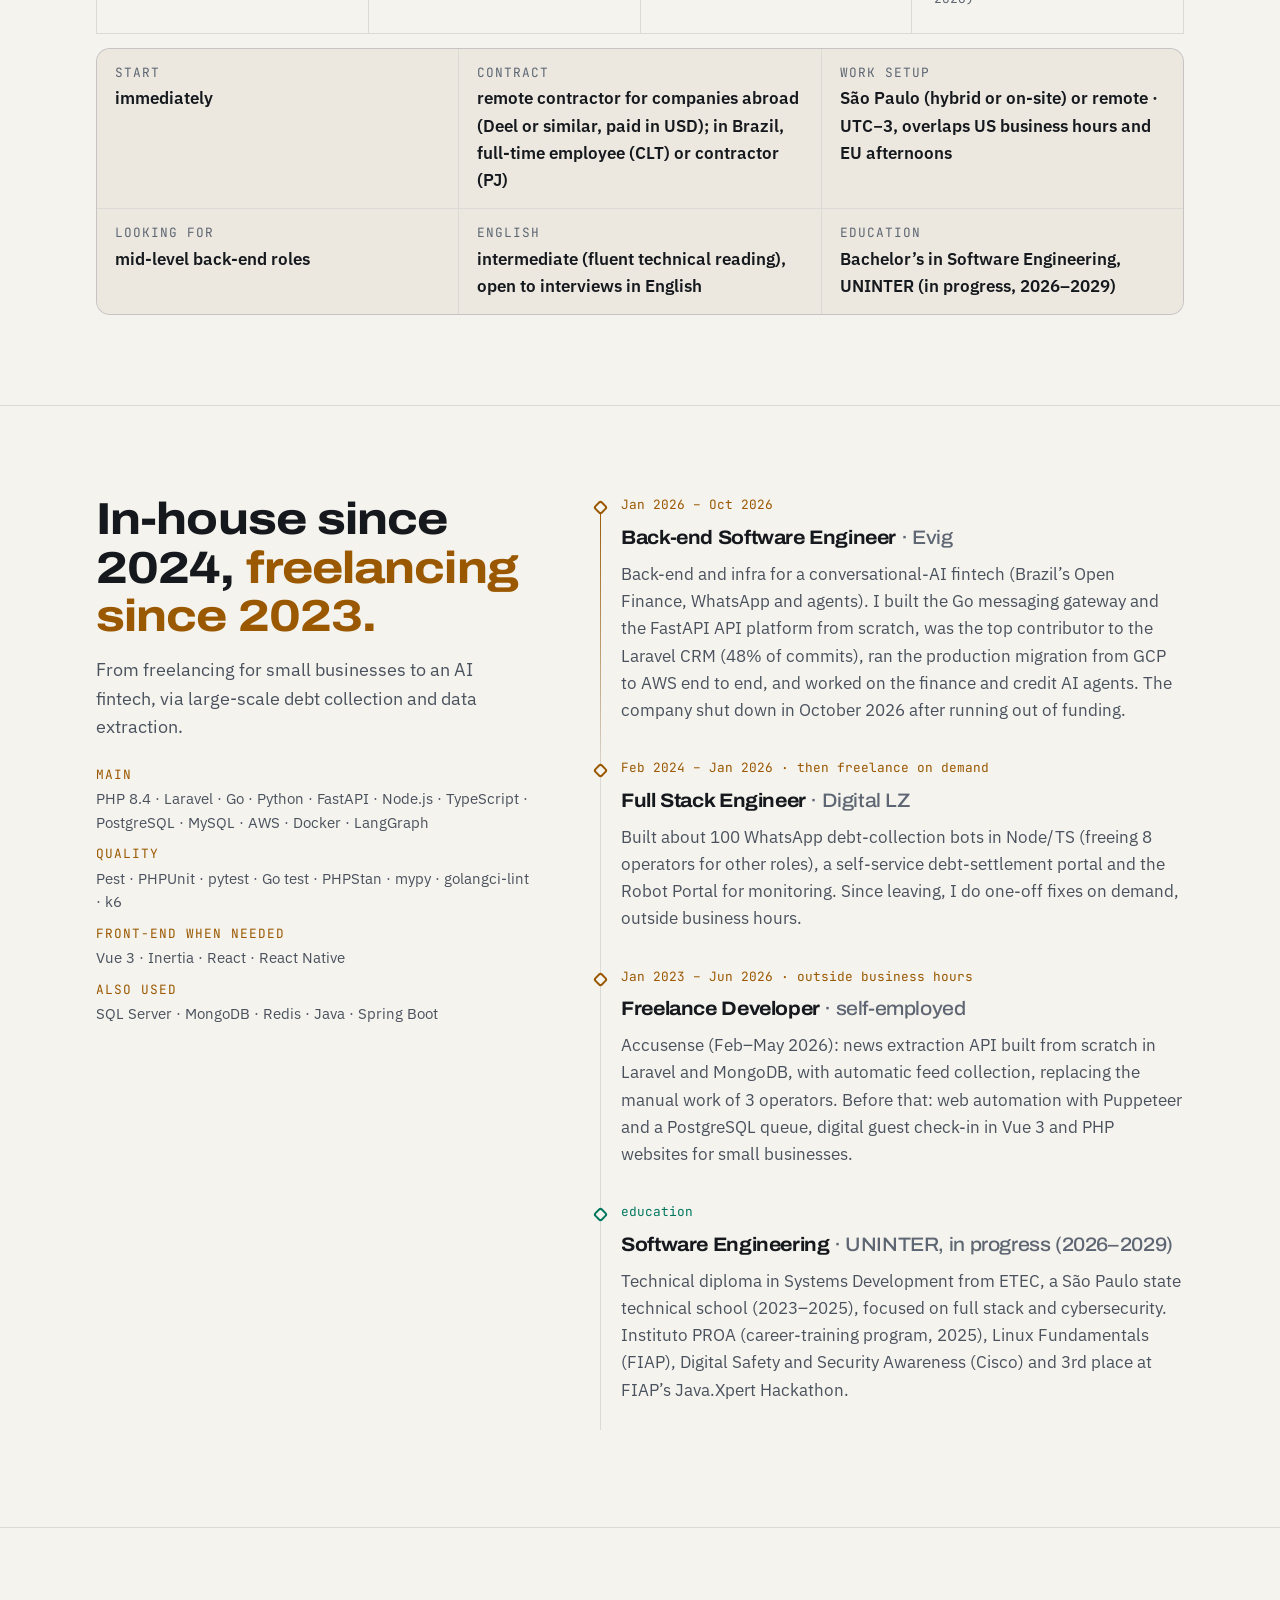
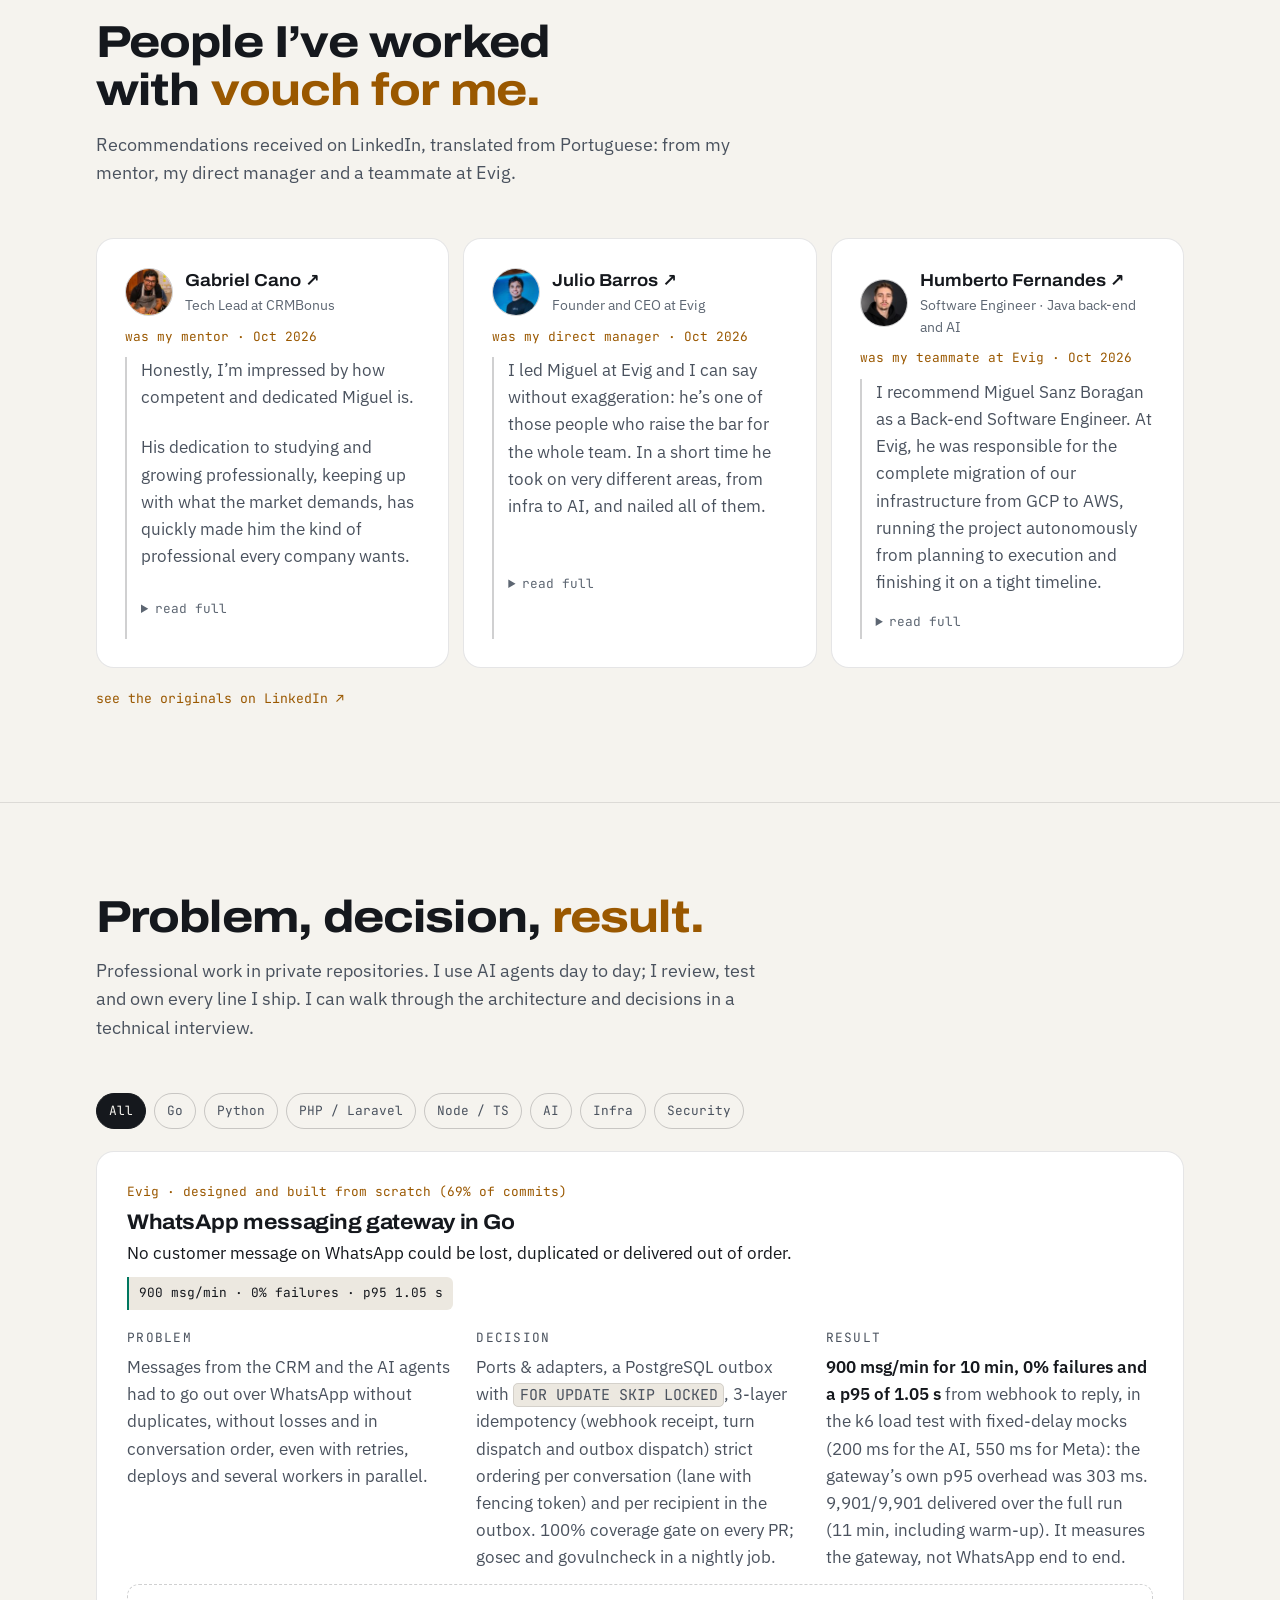
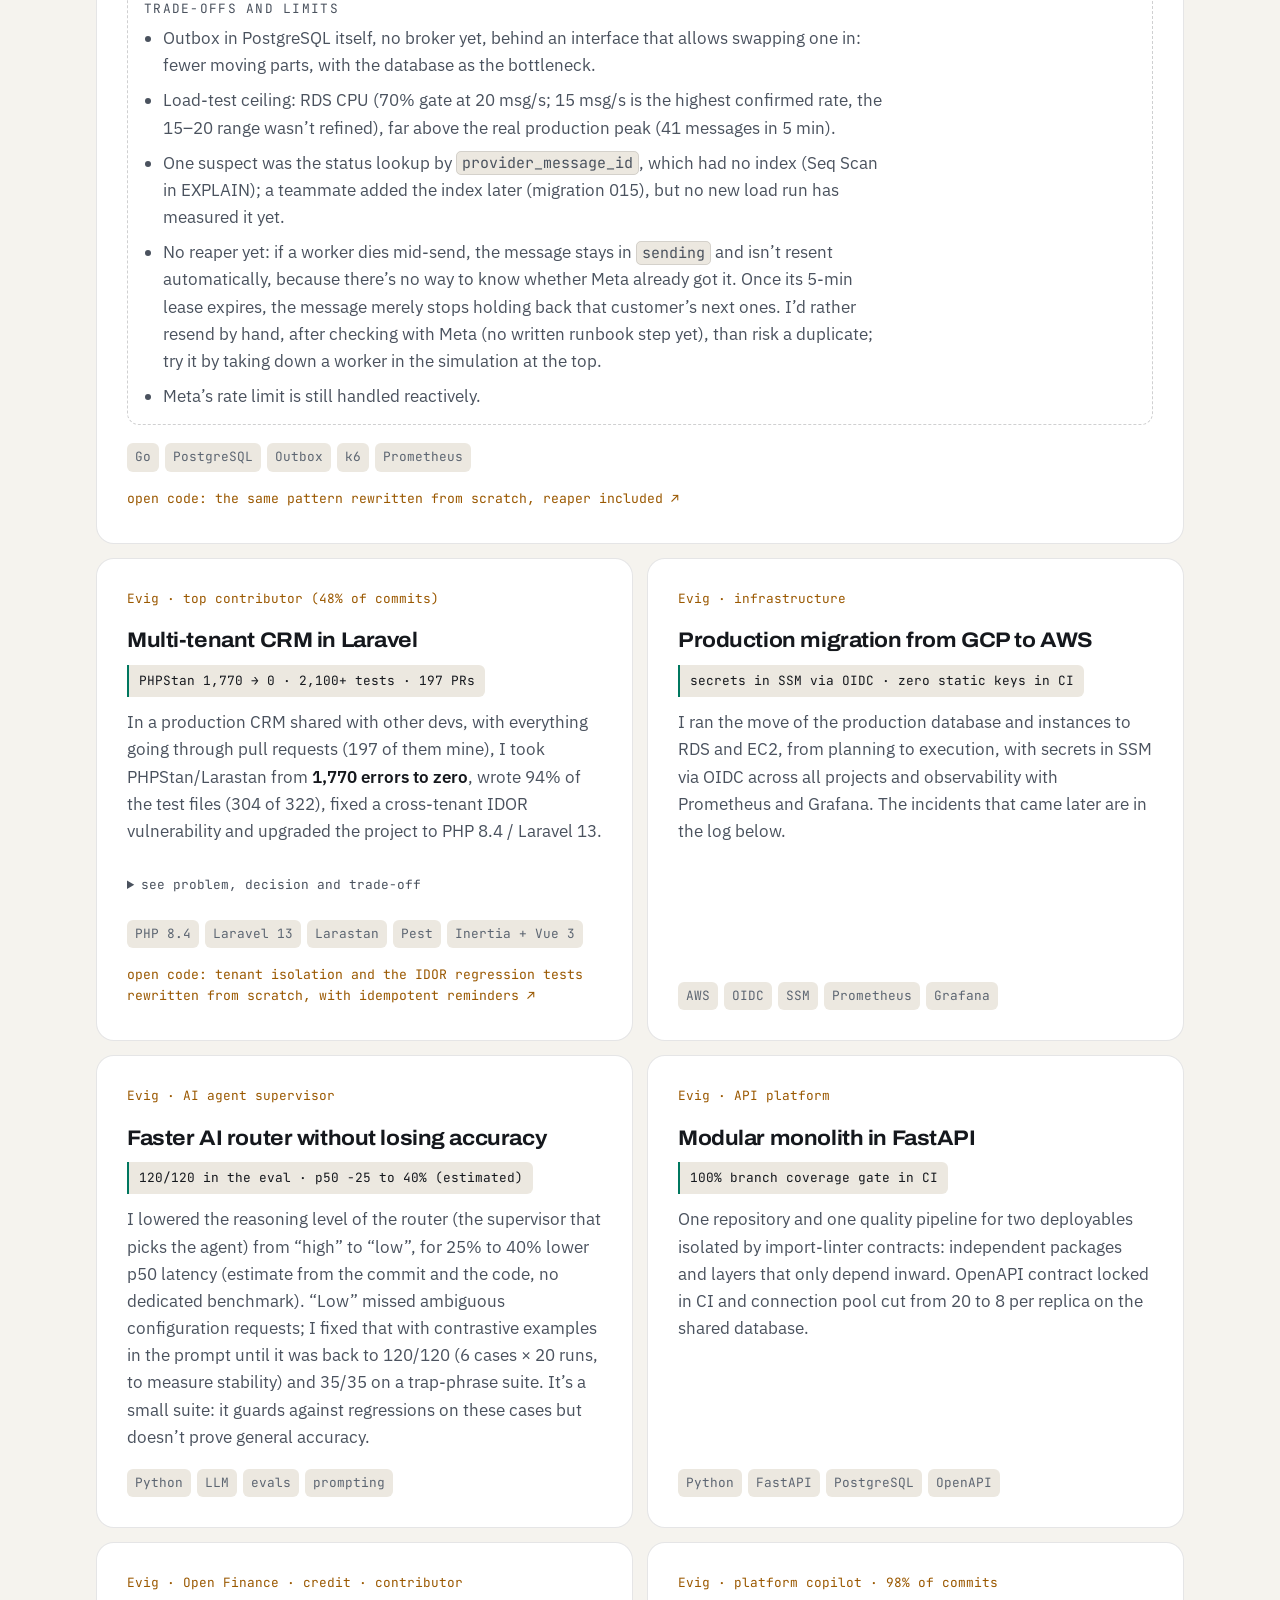
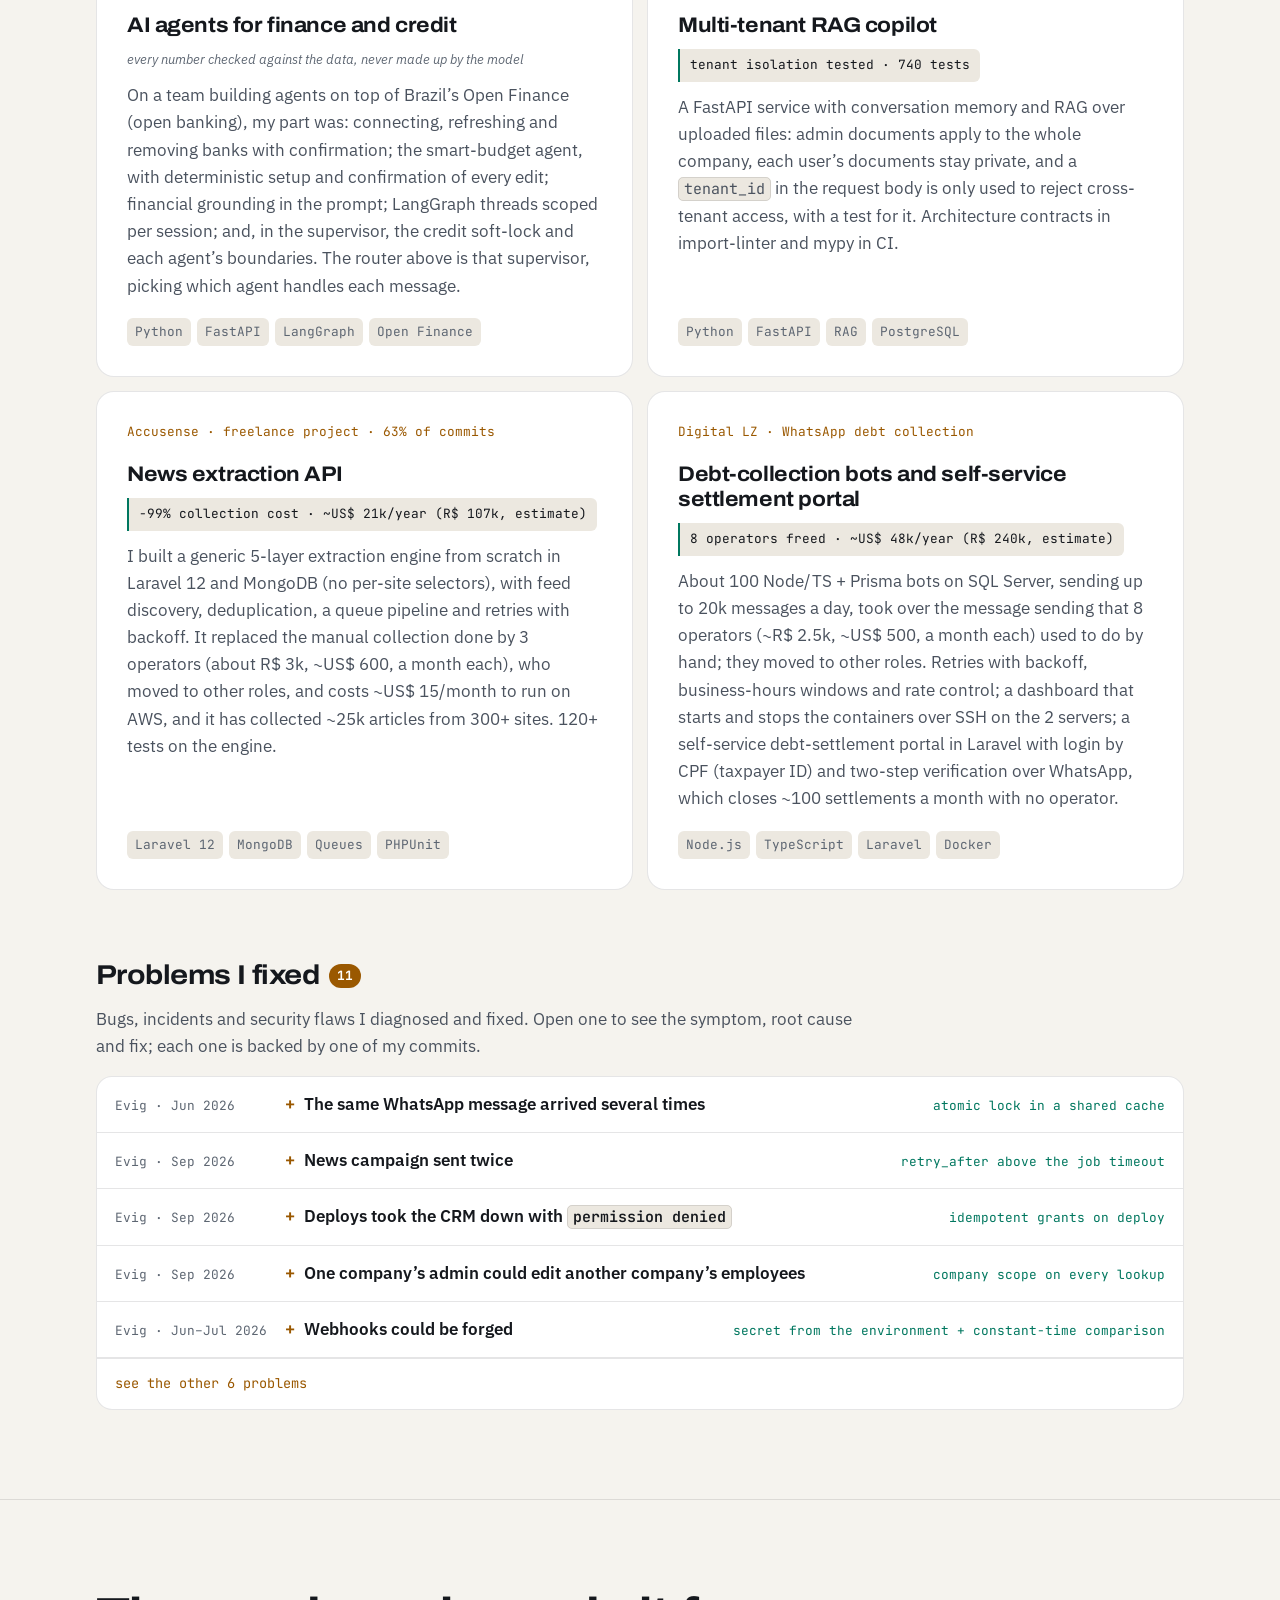
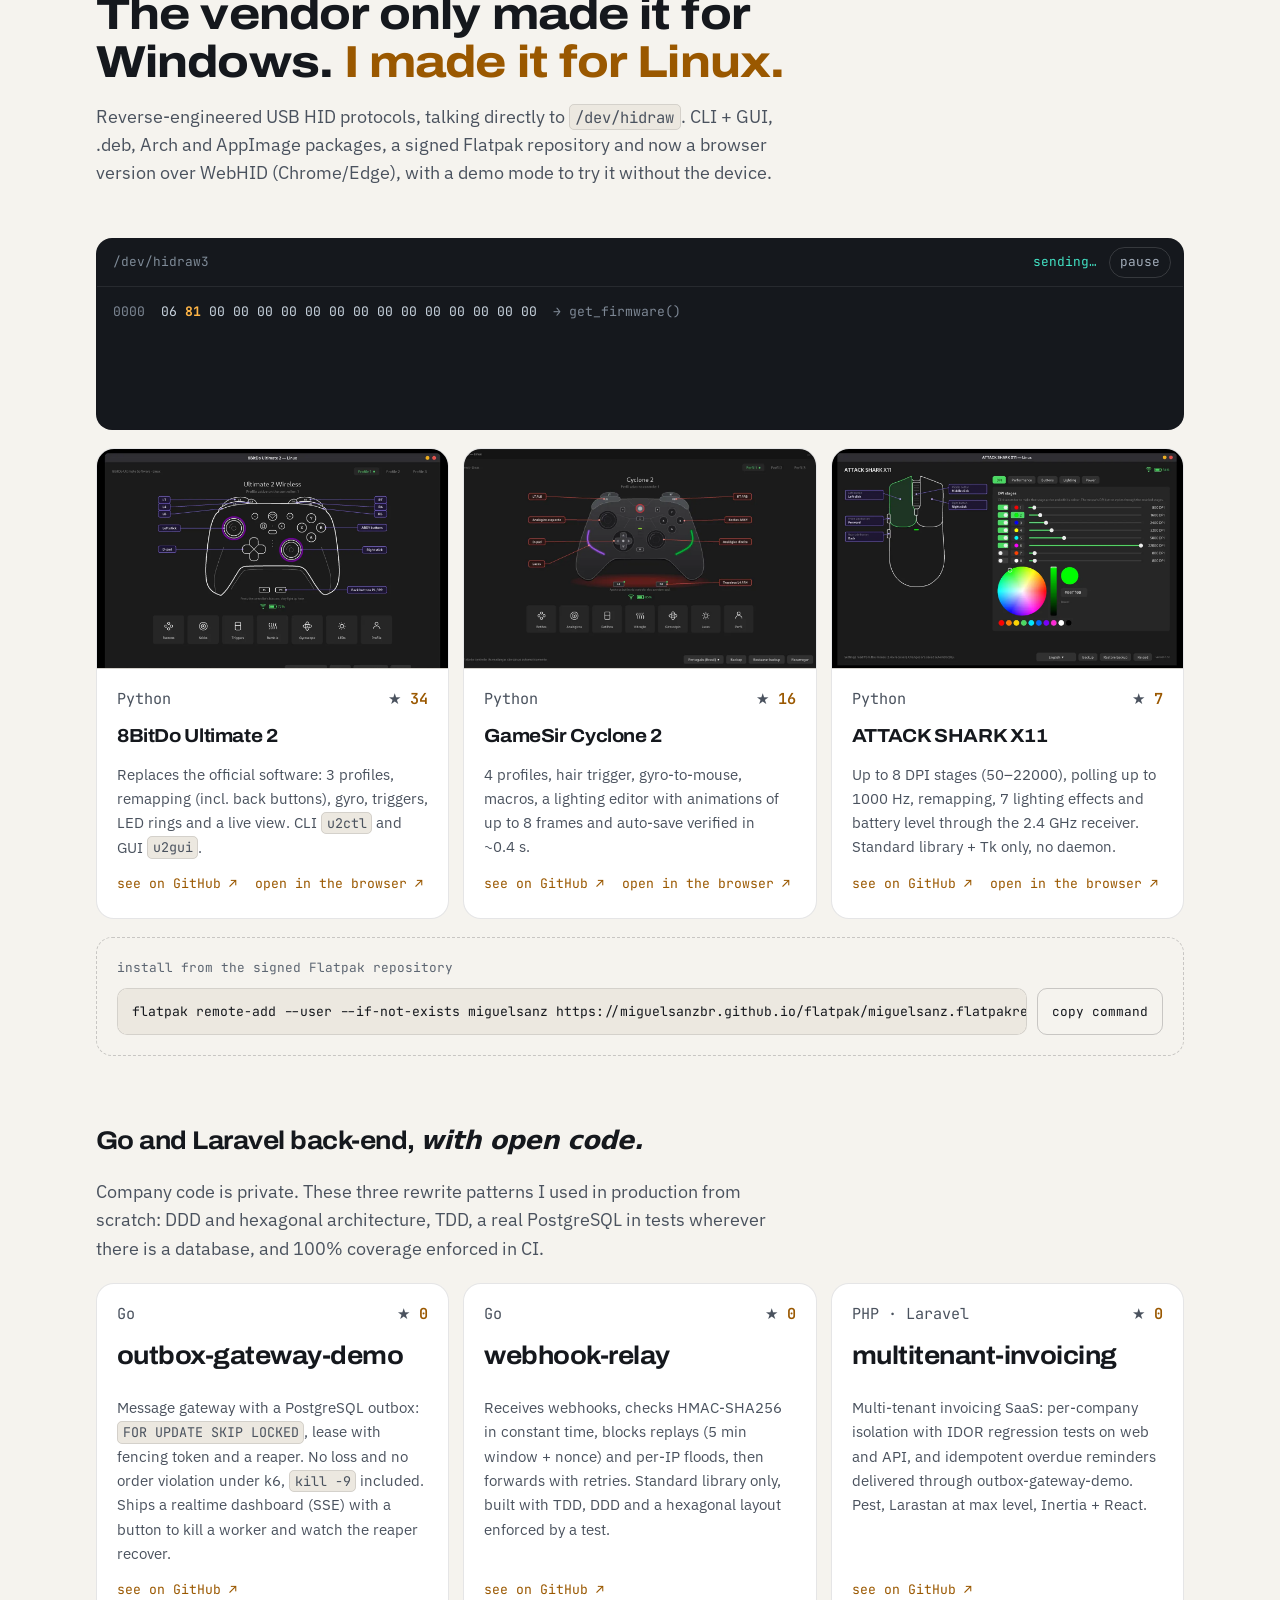
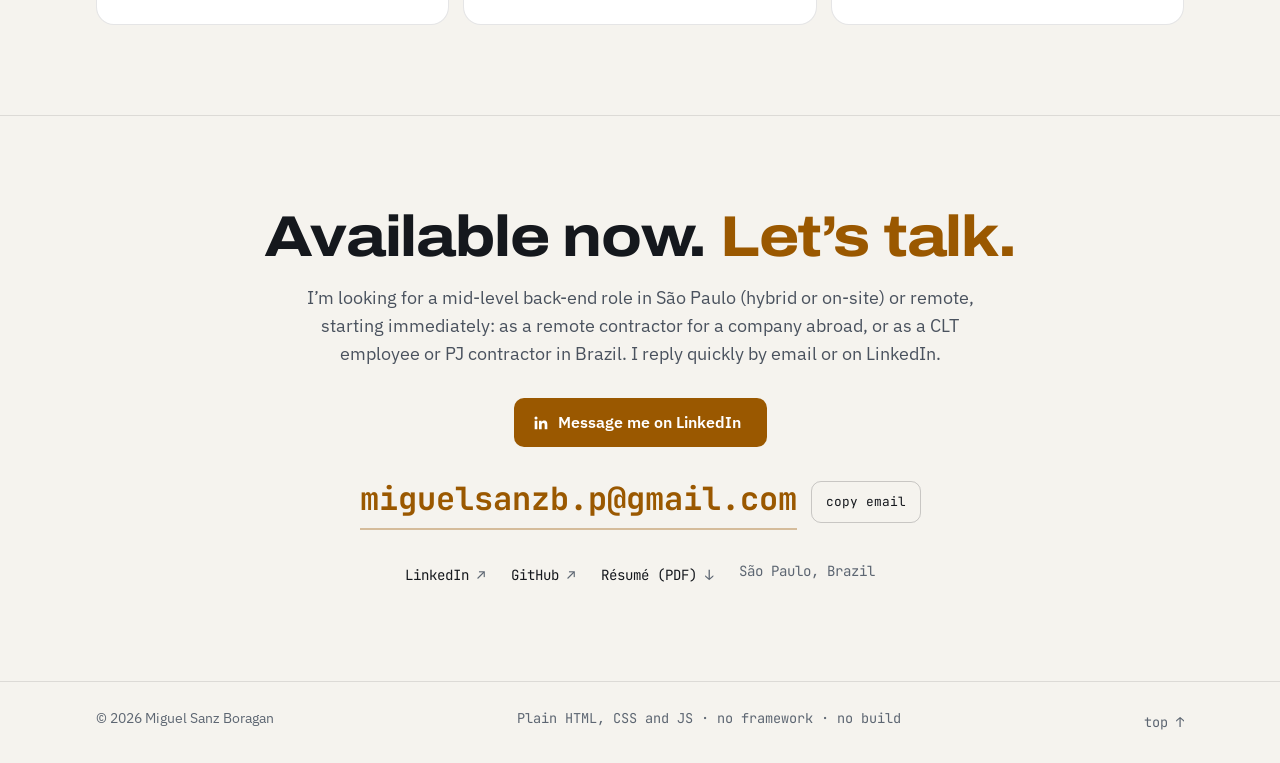
==== commit 6d9fb35c: "Links das versões web apontam para o Pages dos repos Linux Co-Authored-By: Claude Opus 5.5 <noreply@" ====
--- a/en/index.html
+++ b/en/index.html
@@ -584,7 +584,7 @@
                             <p class="repo-meta mono"><span>Python</span><span class="stars">★ <b data-stars>34</b></span></p>
                             <h3>8BitDo Ultimate 2</h3>
                             <p>Replaces the official software: 3 profiles, remapping (incl. back buttons), gyro, triggers, LED rings and a live view. CLI <code translate="no">u2ctl</code> and GUI <code translate="no">u2gui</code>.</p>
-                            <p class="repo-links"><a class="link" href="https://github.com/MiguelSanzBr/8bitdo-ultimate2-linux" target="_blank" rel="noopener">see on GitHub <span aria-hidden="true">↗</span><span class="sr-only"> (opens in a new tab)</span></a> <a class="link" href="https://miguelsanzbr.github.io/8bitdo-ultimate2-web/" target="_blank" rel="noopener">open in the browser <span aria-hidden="true">↗</span><span class="sr-only"> (opens in a new tab)</span></a></p>
+                            <p class="repo-links"><a class="link" href="https://github.com/MiguelSanzBr/8bitdo-ultimate2-linux" target="_blank" rel="noopener">see on GitHub <span aria-hidden="true">↗</span><span class="sr-only"> (opens in a new tab)</span></a> <a class="link" href="https://miguelsanzbr.github.io/8bitdo-ultimate2-linux/" target="_blank" rel="noopener">open in the browser <span aria-hidden="true">↗</span><span class="sr-only"> (opens in a new tab)</span></a></p>
                         </div>
                     </article>
                     <article class="repo" data-repo="MiguelSanzBr/gamesir-cyclone2-linux" data-reveal data-delay="80">
@@ -593,7 +593,7 @@
                             <p class="repo-meta mono"><span>Python</span><span class="stars">★ <b data-stars>16</b></span></p>
                             <h3>GameSir Cyclone 2</h3>
                             <p>4 profiles, hair trigger, gyro-to-mouse, macros, a lighting editor with animations of up to 8 frames and auto-save verified in ~0.4&nbsp;s.</p>
-                            <p class="repo-links"><a class="link" href="https://github.com/MiguelSanzBr/gamesir-cyclone2-linux" target="_blank" rel="noopener">see on GitHub <span aria-hidden="true">↗</span><span class="sr-only"> (opens in a new tab)</span></a> <a class="link" href="https://miguelsanzbr.github.io/gamesir-cyclone2-web/" target="_blank" rel="noopener">open in the browser <span aria-hidden="true">↗</span><span class="sr-only"> (opens in a new tab)</span></a></p>
+                            <p class="repo-links"><a class="link" href="https://github.com/MiguelSanzBr/gamesir-cyclone2-linux" target="_blank" rel="noopener">see on GitHub <span aria-hidden="true">↗</span><span class="sr-only"> (opens in a new tab)</span></a> <a class="link" href="https://miguelsanzbr.github.io/gamesir-cyclone2-linux/" target="_blank" rel="noopener">open in the browser <span aria-hidden="true">↗</span><span class="sr-only"> (opens in a new tab)</span></a></p>
                         </div>
                     </article>
                     <article class="repo" data-repo="MiguelSanzBr/attackshark-x11-linux" data-reveal data-delay="160">
@@ -602,7 +602,7 @@
                             <p class="repo-meta mono"><span>Python</span><span class="stars">★ <b data-stars>7</b></span></p>
                             <h3>ATTACK SHARK X11</h3>
                             <p>Up to 8 DPI stages (50–22000), polling up to 1000&nbsp;Hz, remapping, 7 lighting effects and battery level through the 2.4&nbsp;GHz receiver. Standard library + Tk only, no daemon.</p>
-                            <p class="repo-links"><a class="link" href="https://github.com/MiguelSanzBr/attackshark-x11-linux" target="_blank" rel="noopener">see on GitHub <span aria-hidden="true">↗</span><span class="sr-only"> (opens in a new tab)</span></a> <a class="link" href="https://miguelsanzbr.github.io/attackshark-x11-web/" target="_blank" rel="noopener">open in the browser <span aria-hidden="true">↗</span><span class="sr-only"> (opens in a new tab)</span></a></p>
+                            <p class="repo-links"><a class="link" href="https://github.com/MiguelSanzBr/attackshark-x11-linux" target="_blank" rel="noopener">see on GitHub <span aria-hidden="true">↗</span><span class="sr-only"> (opens in a new tab)</span></a> <a class="link" href="https://miguelsanzbr.github.io/attackshark-x11-linux/" target="_blank" rel="noopener">open in the browser <span aria-hidden="true">↗</span><span class="sr-only"> (opens in a new tab)</span></a></p>
                         </div>
                     </article>
                 </div>
